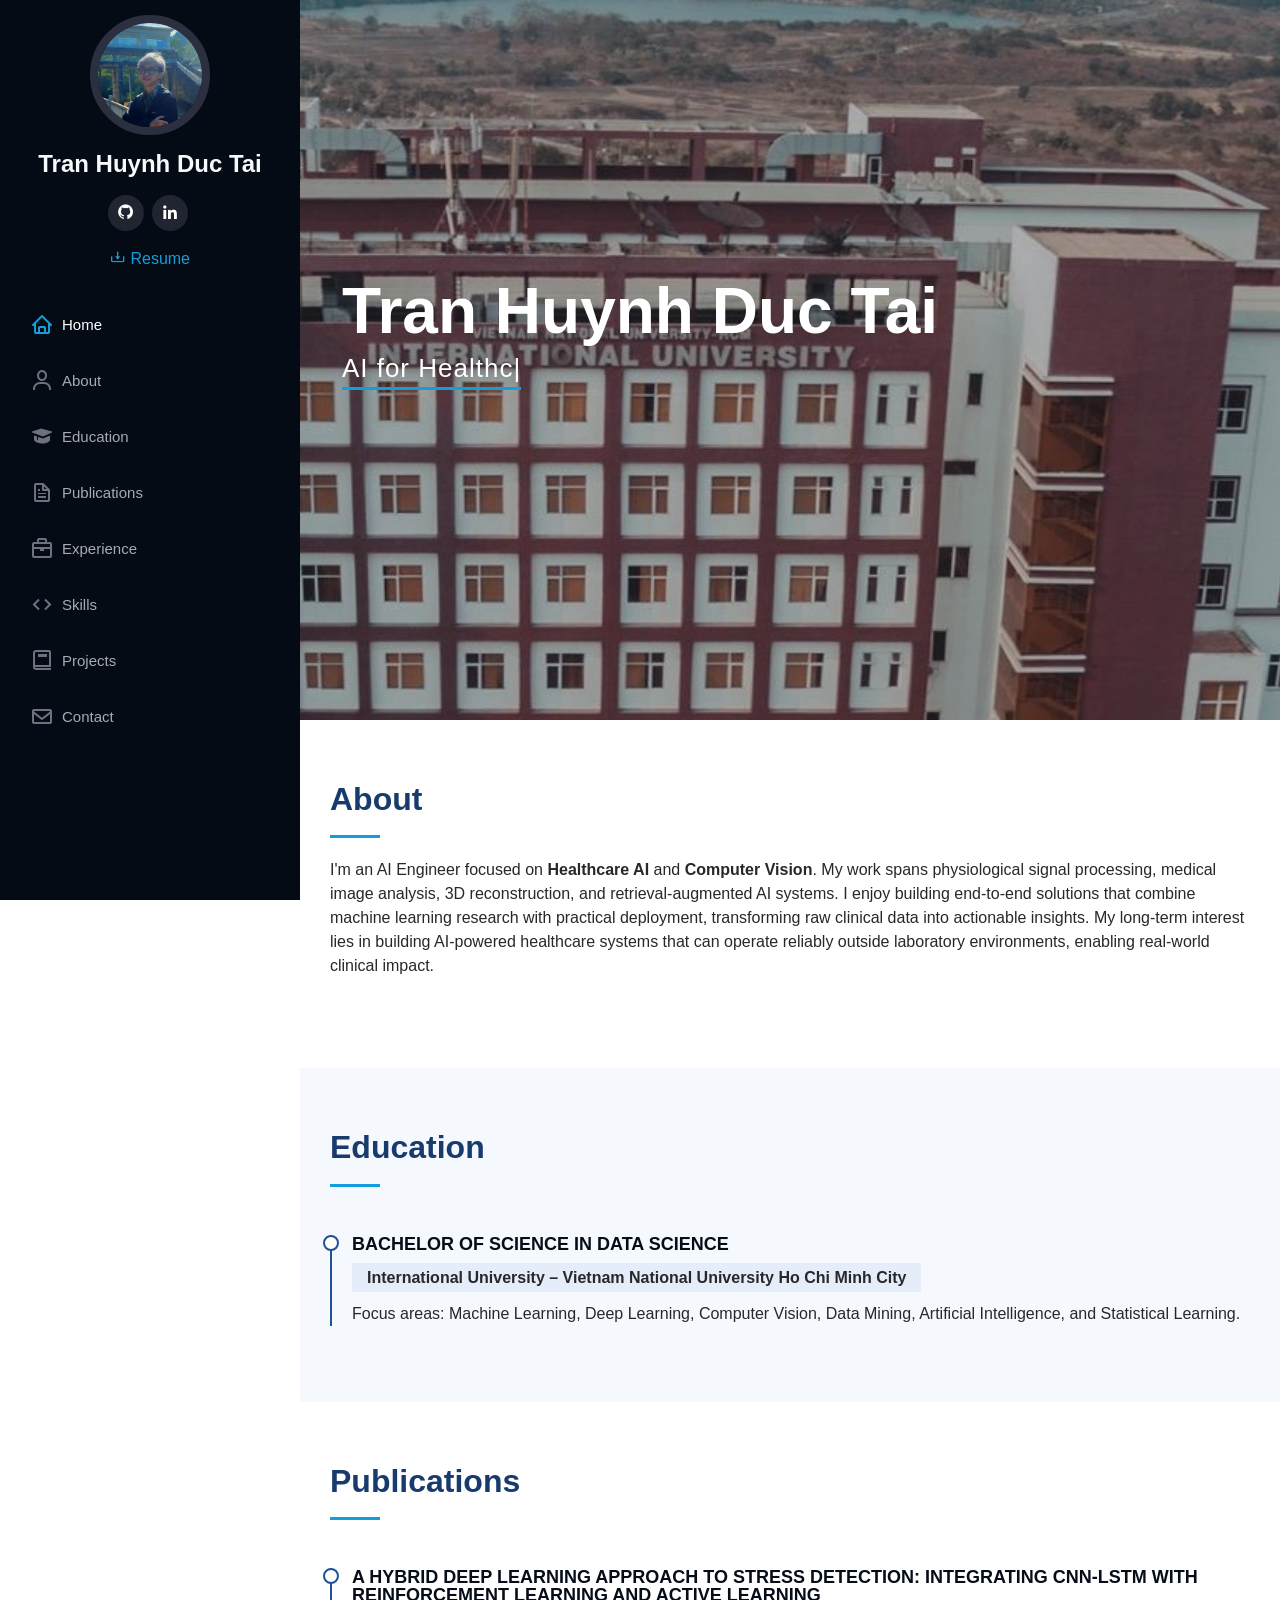
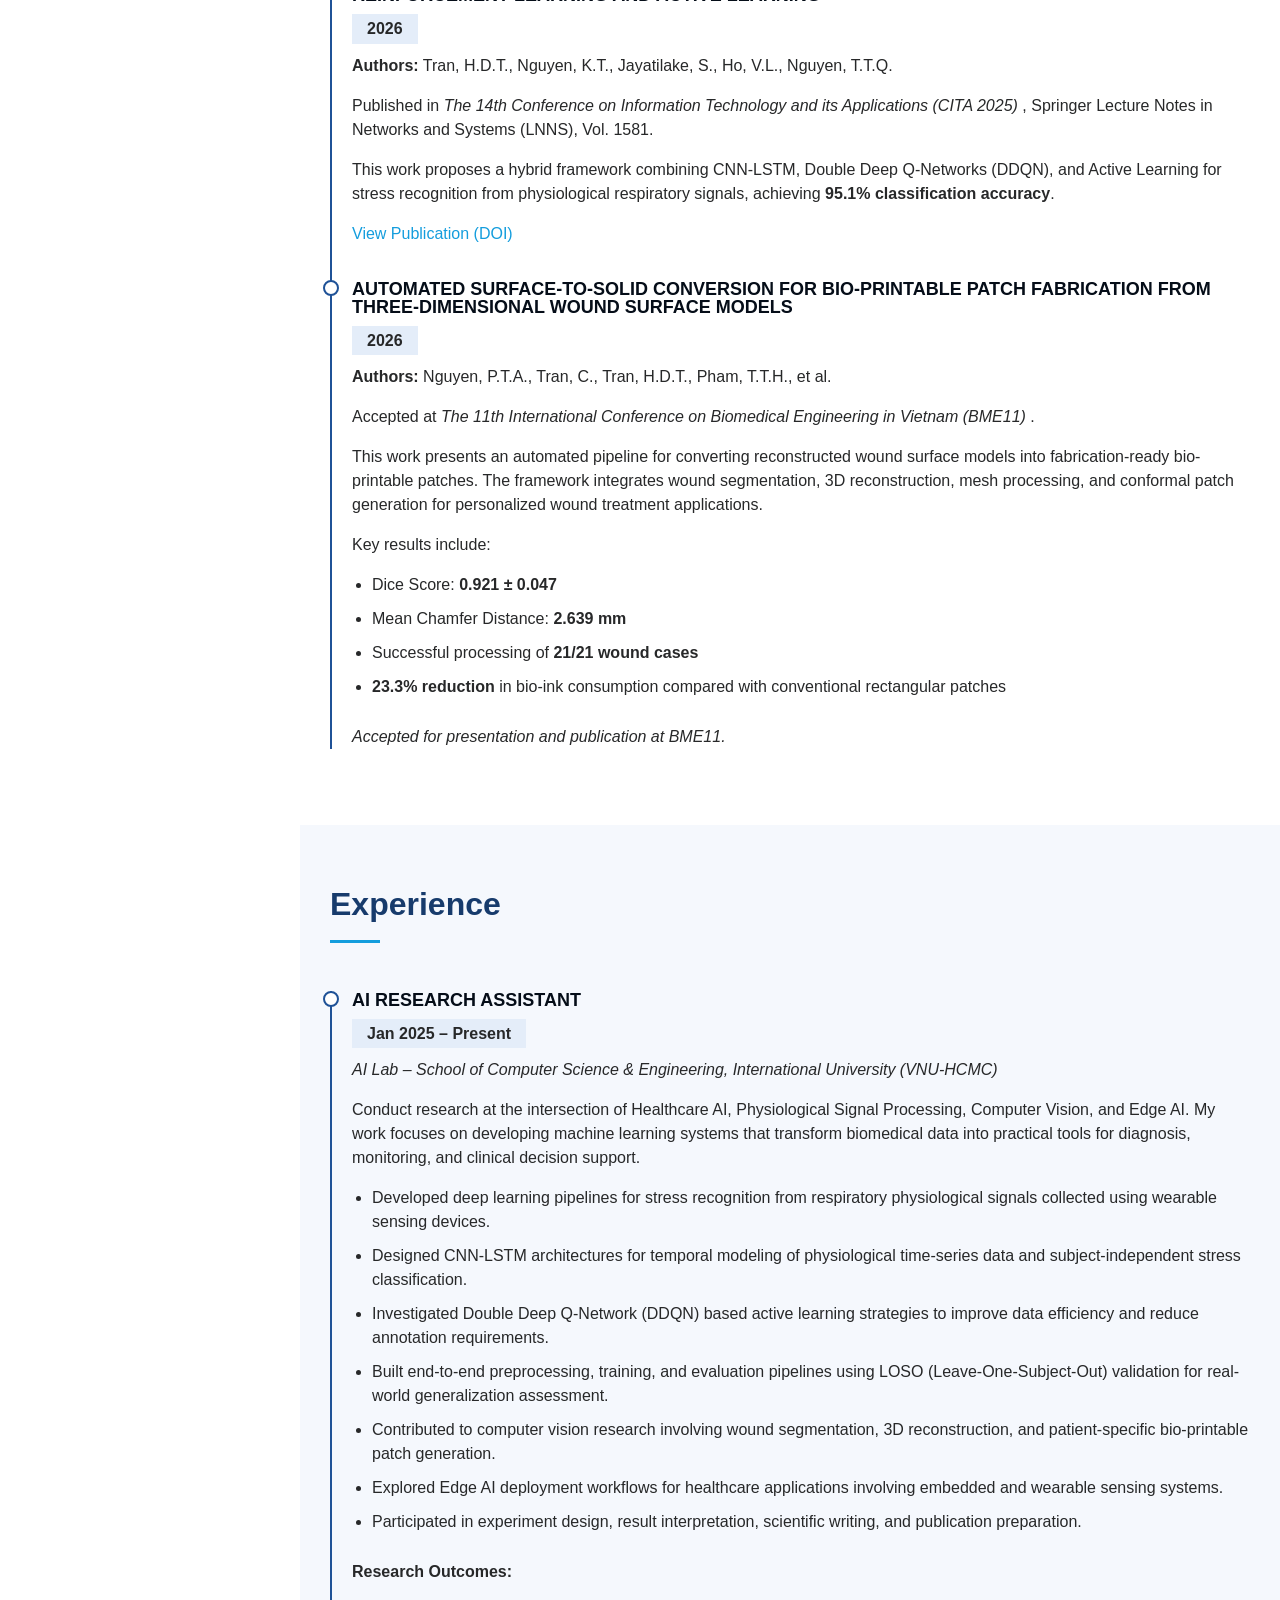
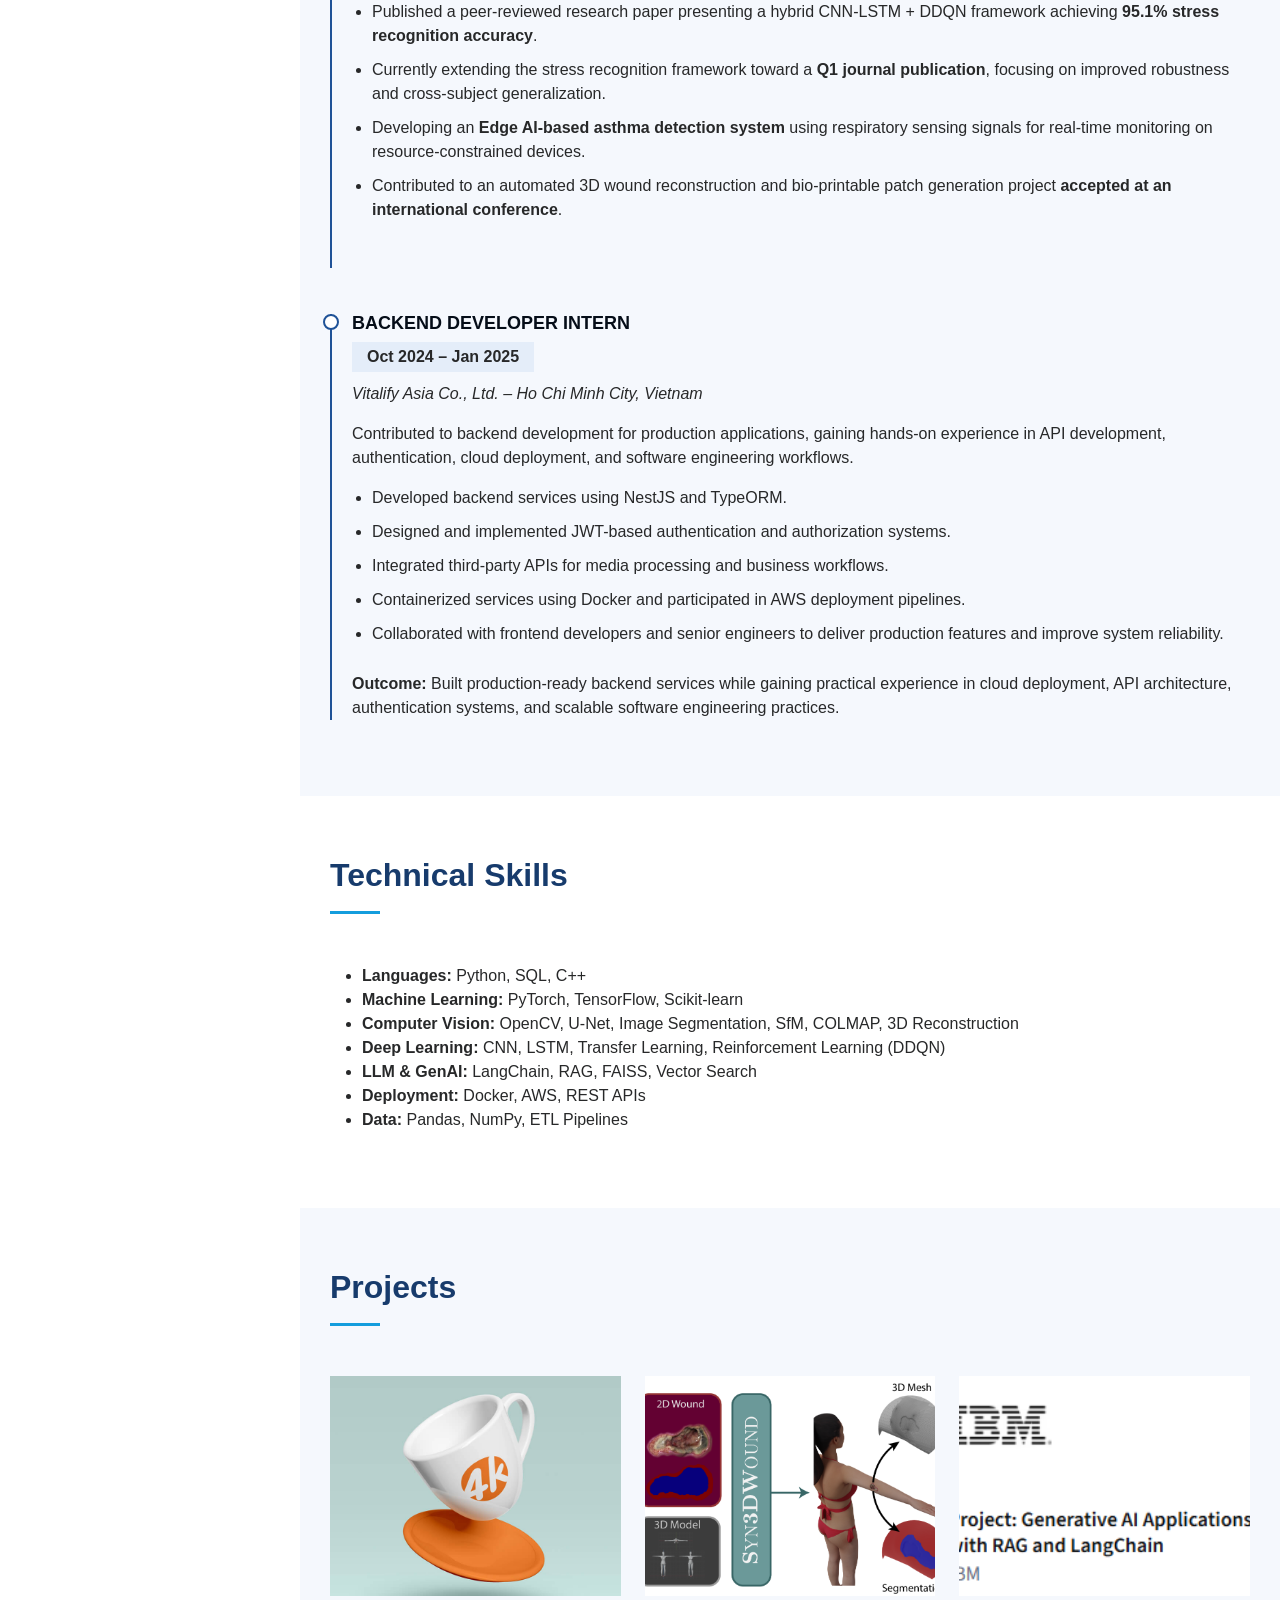
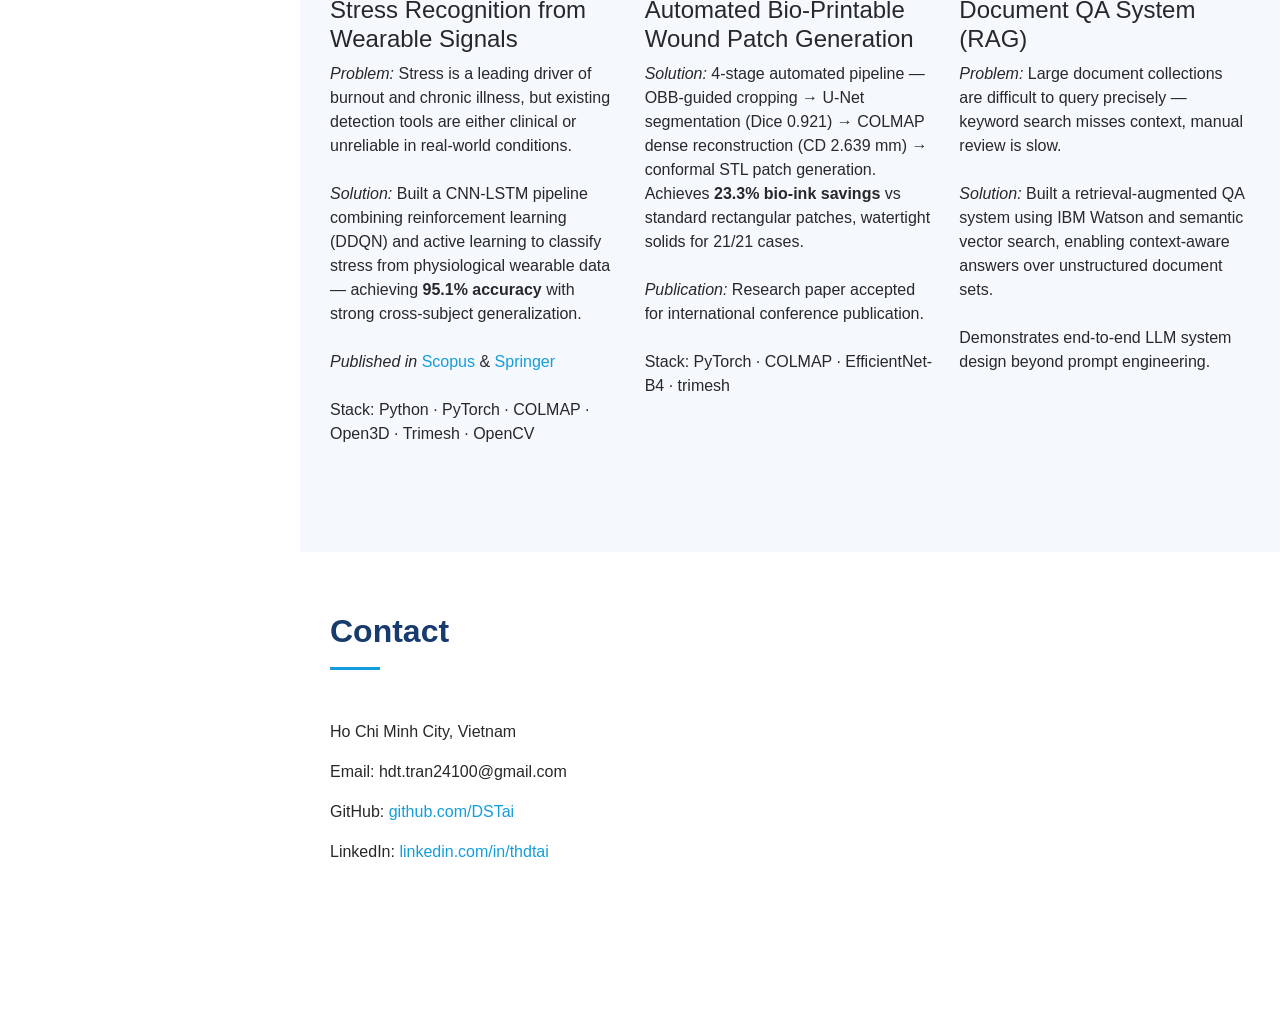
==== index.html @ 308e3fe8 "edit projects detail" ====
<!DOCTYPE html>
<html lang="en">

<head>
  <meta charset="utf-8">
  <meta content="width=device-width, initial-scale=1.0" name="viewport">

  <title>Tran Huynh Duc Tai - AI Engineer</title>

  <!-- Vendor CSS -->
  <link href="assets/vendor/aos/aos.css" rel="stylesheet">
  <link href="assets/vendor/bootstrap/css/bootstrap.min.css" rel="stylesheet">
  <link href="assets/vendor/bootstrap-icons/bootstrap-icons.css" rel="stylesheet">
  <link href="assets/vendor/boxicons/css/boxicons.min.css" rel="stylesheet">

  <link href="assets/css/style.css" rel="stylesheet">
</head>

<body>

<i class="bi bi-list mobile-nav-toggle d-xl-none"></i>

<header id="header">
  <div class="d-flex flex-column">

    <div class="profile text-center">

      <img src="assets/img/profile-1.jpg"
          alt="Tran Huynh Duc Tai"
          class="img-fluid rounded-circle profile-img">

      <h1 class="text-light">Tran Huynh Duc Tai</h1>

      <div class="social-links mt-3">
        <a href="https://github.com/DSTai" target="_blank">
          <i class="bx bxl-github"></i>
        </a>

        <a href="https://www.linkedin.com/in/thdtai/" target="_blank">
          <i class="bx bxl-linkedin"></i>
        </a>
      </div>

      <div class="mt-3">
        <a href="assets/files/TranHuynhDucTai_CV.pdf"
          target="_blank"
          class="download-cv-btn">
          <i class="bx bx-download"></i>
          Resume
        </a>
      </div>

    </div>

    <nav id="navbar" class="nav-menu navbar">
      <ul>
        <li><a href="#hero" class="nav-link scrollto active"><i class="bx bx-home"></i> Home</a></li>
        <li><a href="#about" class="nav-link scrollto"><i class="bx bx-user"></i> About</a></li>
        <li><a href="#education" class="nav-link scrollto"><i class="bx bxs-graduation"></i> Education</a></li>
        <li><a href="#publications" class="nav-link scrollto"><i class="bx bx-file"></i>Publications</a></li>
        <li><a href="#experience" class="nav-link scrollto"><i class="bx bx-briefcase"></i> Experience</a></li>
        <li><a href="#skills" class="nav-link scrollto"><i class="bx bx-code"></i> Skills</a></li>
        <li><a href="#portfolio" class="nav-link scrollto"><i class="bx bx-book"></i> Projects</a></li>
        <li><a href="#contact" class="nav-link scrollto"><i class="bx bx-envelope"></i> Contact</a></li>
      </ul>
    </nav>
  </div>
</header>

<!-- HERO -->
<section id="hero" class="d-flex flex-column justify-content-center align-items-center">
  <div class="hero-container" data-aos="fade-in">
    <h1>Tran Huynh Duc Tai</h1>
    <p>
      <span class="typed"
        data-typed-items="
          AI Engineer,
          Healthcare AI,
          Computer Vision,
          Machine Learning Research">
      </span>
    </p>
  </div>
</section>

<main id="main">

<!-- ABOUT -->
<section id="about" class="about">
  <div class="container" data-aos="fade-up">
    <div class="section-title">
      <h2>About</h2>
      <p>
       I'm an AI Engineer focused on <strong>Healthcare AI</strong> and <strong>Computer Vision</strong>.
        My work spans physiological signal processing, medical image analysis, 3D reconstruction, and retrieval-augmented AI systems. I enjoy building end-to-end solutions that combine machine learning research with practical deployment, transforming raw clinical data into actionable insights.
        My long-term interest lies in building AI-powered healthcare systems that can operate reliably outside laboratory environments, enabling real-world clinical impact.
      </p>
    </div>
  </div>
</section>
<!-- EDUCATION -->
<section id="education" class="resume section-bg">
  <div class="container" data-aos="fade-up">

    <div class="section-title">
      <h2>Education</h2>
    </div>

    <div class="resume-item">
      <h4>Bachelor of Science in Data Science</h4>
      <h5>International University – Vietnam National University Ho Chi Minh City</h5>

      <p>
        Focus areas: Machine Learning, Deep Learning,
        Computer Vision, Data Mining, Artificial Intelligence,
        and Statistical Learning.
      </p>
    </div>

  </div>
</section>
<!-- PUBLICATIONS -->
<section id="publications" class="resume">
  <div class="container" data-aos="fade-up">

    <div class="section-title">
      <h2>Publications</h2>
    </div>

    <div class="resume-item">
      <h4>
        A Hybrid Deep Learning Approach to Stress Detection:
        Integrating CNN-LSTM with Reinforcement Learning and Active Learning
      </h4>

      <h5>2026</h5>

      <p>
        <strong>Authors:</strong>
        Tran, H.D.T., Nguyen, K.T., Jayatilake, S.,
        Ho, V.L., Nguyen, T.T.Q.
      </p>

      <p>
        Published in
        <em>
          The 14th Conference on Information Technology and its Applications (CITA 2025)
        </em>,
        Springer Lecture Notes in Networks and Systems (LNNS), Vol. 1581.
      </p>

      <p>
        This work proposes a hybrid framework combining CNN-LSTM,
        Double Deep Q-Networks (DDQN), and Active Learning for stress recognition
        from physiological respiratory signals, achieving
        <strong>95.1% classification accuracy</strong>.
      </p>

      <p>
        <a href="https://doi.org/10.1007/978-3-032-00972-2_24"
           target="_blank">
          View Publication (DOI)
        </a>
      </p>
    </div>

    <div class="resume-item">
      <h4>
        Automated Surface-to-Solid Conversion for Bio-Printable Patch Fabrication
        from Three-Dimensional Wound Surface Models
      </h4>

      <h5>2026</h5>

      <p>
        <strong>Authors:</strong>
        Nguyen, P.T.A., Tran, C., Tran, H.D.T.,
        Pham, T.T.H., et al.
      </p>

      <p>
        Accepted at
        <em>
          The 11th International Conference on Biomedical Engineering in Vietnam (BME11)
        </em>.
      </p>

      <p>
        This work presents an automated pipeline for converting reconstructed
        wound surface models into fabrication-ready bio-printable patches.
        The framework integrates wound segmentation, 3D reconstruction,
        mesh processing, and conformal patch generation for personalized
        wound treatment applications.
      </p>

      <p>
        Key results include:
      </p>

      <ul>
        <li>Dice Score: <strong>0.921 ± 0.047</strong></li>
        <li>Mean Chamfer Distance: <strong>2.639 mm</strong></li>
        <li>Successful processing of <strong>21/21 wound cases</strong></li>
        <li><strong>23.3% reduction</strong> in bio-ink consumption compared with conventional rectangular patches</li>
      </ul>

      <p>
        <em>Accepted for presentation and publication at BME11.</em>
      </p>
    </div>

  </div>
</section>
<!-- EXPERIENCE -->
<section id="experience" class="resume section-bg">
  <div class="container" data-aos="fade-up">

    <div class="section-title">
      <h2>Experience</h2>
    </div>

    <!-- AI RESEARCH ASSISTANT -->
    <div class="resume-item mb-5">
      <h4>AI Research Assistant</h4>
      <h5>Jan 2025 – Present</h5>
      <p>
        <em>
          AI Lab – School of Computer Science & Engineering,
          International University (VNU-HCMC)
        </em>
      </p>

      <p>
        Conduct research at the intersection of Healthcare AI,
        Physiological Signal Processing, Computer Vision, and Edge AI.
        My work focuses on developing machine learning systems that transform
        biomedical data into practical tools for diagnosis, monitoring,
        and clinical decision support.
      </p>

      <ul>
        <li>
          Developed deep learning pipelines for stress recognition from respiratory physiological signals collected using wearable sensing devices.
        </li>

        <li>
          Designed CNN-LSTM architectures for temporal modeling of physiological time-series data and subject-independent stress classification.
        </li>

        <li>
          Investigated Double Deep Q-Network (DDQN) based active learning strategies to improve data efficiency and reduce annotation requirements.
        </li>

        <li>
          Built end-to-end preprocessing, training, and evaluation pipelines using LOSO (Leave-One-Subject-Out) validation for real-world generalization assessment.
        </li>

        <li>
          Contributed to computer vision research involving wound segmentation, 3D reconstruction, and patient-specific bio-printable patch generation.
        </li>

        <li>
          Explored Edge AI deployment workflows for healthcare applications involving embedded and wearable sensing systems.
        </li>

        <li>
          Participated in experiment design, result interpretation, scientific writing, and publication preparation.
        </li>
      </ul>

      <p>
        <strong>Research Outcomes:</strong>
      </p>

      <ul>
        <li>
          Published a peer-reviewed research paper presenting a hybrid CNN-LSTM + DDQN framework achieving
          <strong>95.1% stress recognition accuracy</strong>.
        </li>

        <li>
          Currently extending the stress recognition framework toward a
          <strong>Q1 journal publication</strong>,
          focusing on improved robustness and cross-subject generalization.
        </li>

        <li>
          Developing an <strong>Edge AI-based asthma detection system</strong>
          using respiratory sensing signals for real-time monitoring on resource-constrained devices.
        </li>

        <li>
          Contributed to an automated 3D wound reconstruction and bio-printable patch generation project
          <strong>accepted at an international conference</strong>.
        </li>
      </ul>
    </div>

    <!-- BACKEND INTERN -->
    <div class="resume-item">
      <h4>Backend Developer Intern</h4>
      <h5>Oct 2024 – Jan 2025</h5>

      <p>
        <em>
          Vitalify Asia Co., Ltd. – Ho Chi Minh City, Vietnam
        </em>
      </p>

      <p>
        Contributed to backend development for production applications,
        gaining hands-on experience in API development, authentication,
        cloud deployment, and software engineering workflows.
      </p>

      <ul>
        <li>
          Developed backend services using NestJS and TypeORM.
        </li>

        <li>
          Designed and implemented JWT-based authentication and authorization systems.
        </li>

        <li>
          Integrated third-party APIs for media processing and business workflows.
        </li>

        <li>
          Containerized services using Docker and participated in AWS deployment pipelines.
        </li>

        <li>
          Collaborated with frontend developers and senior engineers to deliver production features and improve system reliability.
        </li>
      </ul>

      <p>
        <strong>Outcome:</strong>
        Built production-ready backend services while gaining practical experience in cloud deployment,
        API architecture, authentication systems, and scalable software engineering practices.
      </p>
    </div>

  </div>
</section>


<!-- SKILLS -->
<section id="skills" class="skills">
  <div class="container" data-aos="fade-up">

    <div class="section-title">
      <h2>Technical Skills</h2>
    </div>

    <ul>
    <li><strong>Languages:</strong> Python, SQL, C++</li>

    <li><strong>Machine Learning:</strong> PyTorch, TensorFlow, Scikit-learn</li>

    <li><strong>Computer Vision:</strong> OpenCV, U-Net, Image Segmentation, SfM, COLMAP, 3D Reconstruction</li>

    <li><strong>Deep Learning:</strong> CNN, LSTM, Transfer Learning, Reinforcement Learning (DDQN)</li>

    <li><strong>LLM & GenAI:</strong> LangChain, RAG, FAISS, Vector Search</li>

    <li><strong>Deployment:</strong> Docker, AWS, REST APIs</li>

    <li><strong>Data:</strong> Pandas, NumPy, ETL Pipelines</li>
    </ul>

  </div>
</section>

<!-- PROJECTS -->
<section id="portfolio" class="portfolio section-bg">
  <div class="container" data-aos="fade-up">

    <div class="section-title">
      <h2>Projects</h2>
    </div>

    <div class="row">

      <!-- PROJECT 1 -->
      <div class="col-lg-4 col-md-6 portfolio-item">
        <div class="portfolio-wrap">
          <img src="assets/img/portfolio/portfolio-1.jpg" class="img-fluid">
          <div class="portfolio-links">
            <a href="portfolio-details.html"><i class="bx bx-link"></i></a>
          </div>
        </div>
        <div class="portfolio-info">
          <h4>Stress Recognition from Wearable Signals</h4>
          <p>
            <em>Problem:</em> Stress is a leading driver of burnout and chronic illness, but existing detection tools are either clinical or unreliable in real-world conditions.<br><br>
            <em>Solution:</em> Built a CNN-LSTM pipeline combining reinforcement learning (DDQN) and active learning to classify stress from physiological wearable data — achieving <strong>95.1% accuracy</strong> with strong cross-subject generalization.<br><br>
            <em>Published in</em> <a href="https://www.scopus.com/inward/record.url?eid=2-s2.0-105027208888&partnerID=MN8TOARS" target="_blank">Scopus</a> &amp; <a href="https://link.springer.com/chapter/10.1007/978-3-032-00972-2_24" target="_blank">Springer</a><br><br>
            
            Stack: Python · PyTorch · COLMAP · Open3D · Trimesh · OpenCV
          </p>
        </div>
      </div>

      <!-- PROJECT 2 -->
      <div class="col-lg-4 col-md-6 portfolio-item">
        <div class="portfolio-wrap">
          <img src="assets/img/portfolio/portfolio-3.jpg" class="img-fluid">
          <div class="portfolio-links">
            <a href="portfolio-details.html"><i class="bx bx-link"></i></a>
          </div>
        </div>
        <div class="portfolio-info">
          <h4>Automated Bio-Printable Wound Patch Generation</h4>
          <p>
            <em>Solution:</em> 4-stage automated pipeline — OBB-guided cropping → U-Net segmentation (Dice 0.921) → COLMAP dense reconstruction (CD 2.639 mm) → conformal STL patch generation. Achieves <strong>23.3% bio-ink savings</strong> vs standard rectangular patches, watertight solids for 21/21 cases.<br><br>

            <em>Publication:</em> Research paper accepted for international conference publication.<br><br>

            Stack: PyTorch · COLMAP · EfficientNet-B4 · trimesh
          </p>
        </div>
      </div>

      <!-- PROJECT 3 -->
      <div class="col-lg-4 col-md-6 portfolio-item">
        <div class="portfolio-wrap">
          <img src="assets/img/portfolio/portfolio-2.jpg" class="img-fluid">
          <div class="portfolio-links">
            <a href="portfolio-details.html"><i class="bx bx-link"></i></a>
          </div>
        </div>
        <div class="portfolio-info">
          <h4>Document QA System (RAG)</h4>
          <p>
            <em>Problem:</em> Large document collections are difficult to query precisely — keyword search misses context, manual review is slow.<br><br>
            <em>Solution:</em> Built a retrieval-augmented QA system using IBM Watson and semantic vector search, enabling context-aware answers over unstructured document sets.<br><br>
            Demonstrates end-to-end LLM system design beyond prompt engineering.
          </p>
        </div>
      </div>

    </div>

  </div>
</section>

<!-- CONTACT -->
<section id="contact" class="contact">
  <div class="container" data-aos="fade-up">

    <div class="section-title">
      <h2>Contact</h2>
    </div>

    <p>Ho Chi Minh City, Vietnam</p>
    <p>Email: hdt.tran24100@gmail.com</p>
    <p>GitHub: <a href="https://github.com/DSTai" target="_blank">github.com/DSTai</a></p>
    <p>LinkedIn: <a href="https://www.linkedin.com/in/thdtai/" target="_blank">linkedin.com/in/thdtai</a></p>

  </div>
</section>

</main>

<script src="assets/vendor/typed.js/typed.umd.js"></script>
<script src="assets/vendor/aos/aos.js"></script>
<script src="assets/vendor/bootstrap/js/bootstrap.bundle.min.js"></script>

<script>
  new Typed('.typed', {
    strings: ["AI for Healthcare", "Deep Learning Systems", "Computer Vision Pipelines"],
    typeSpeed: 100,
    backSpeed: 50,
    loop: true
  });
  AOS.init();
</script>

</body>
</html>
---- assets/css/style.css ----
/**
* Template Name: iPortfolio
* Template URL: https://bootstrapmade.com/iportfolio-bootstrap-portfolio-websites-template/
* Updated: Mar 17 2024 with Bootstrap v5.3.3
* Author: BootstrapMade.com
* License: https://bootstrapmade.com/license/
*/

/*--------------------------------------------------------------
# General
--------------------------------------------------------------*/
body {
  font-family: "Open Sans", sans-serif;
  color: #272829;
}

a {
  color: #149ddd;
  text-decoration: none;
}

a:hover {
  color: #37b3ed;
  text-decoration: none;
}

h1,
h2,
h3,
h4,
h5,
h6 {
  font-family: "Raleway", sans-serif;
}

/*--------------------------------------------------------------
# Back to top button
--------------------------------------------------------------*/
.back-to-top {
  position: fixed;
  visibility: hidden;
  opacity: 0;
  right: 15px;
  bottom: 15px;
  z-index: 996;
  background: #149ddd;
  width: 40px;
  height: 40px;
  border-radius: 50px;
  transition: all 0.4s;
}

.back-to-top i {
  font-size: 28px;
  color: #fff;
  line-height: 0;
}

.back-to-top:hover {
  background: #2eafec;
  color: #fff;
}

.back-to-top.active {
  visibility: visible;
  opacity: 1;
}

/*--------------------------------------------------------------
# Header
--------------------------------------------------------------*/
#header {
  position: fixed;
  top: 0;
  left: 0;
  bottom: 0;
  width: 300px;
  transition: all ease-in-out 0.5s;
  z-index: 9997;
  transition: all 0.5s;
  padding: 0 15px;
  background: #040b14;
  overflow-y: auto;
}

#header .profile img {
  margin: 15px auto;
  display: block;
  width: 120px;
  border: 8px solid #2c2f3f;
}

#header .profile h1 {
  font-size: 24px;
  margin: 0;
  padding: 0;
  font-weight: 600;
  -moz-text-align-last: center;
  text-align-last: center;
  font-family: "Poppins", sans-serif;
}

#header .profile h1 a,
#header .profile h1 a:hover {
  color: #fff;
  text-decoration: none;
}

#header .profile .social-links a {
  font-size: 18px;
  display: inline-block;
  background: #212431;
  color: #fff;
  line-height: 1;
  padding: 8px 0;
  margin-right: 4px;
  border-radius: 50%;
  text-align: center;
  width: 36px;
  height: 36px;
  transition: 0.3s;
}

#header .profile .social-links a:hover {
  background: #149ddd;
  color: #fff;
  text-decoration: none;
}

#main {
  margin-left: 300px;
}

.container,
.container-fluid {
  padding-left: 30px;
  padding-right: 30px;
}

@media (max-width: 1199px) {
  #header {
    left: -300px;
  }

  #main {
    margin-left: 0;
  }

  .container,
  .container-fluid {
    padding-left: 12px;
    padding-right: 12px;
  }
}

/*--------------------------------------------------------------
# Navigation Menu
--------------------------------------------------------------*/
/* Desktop Navigation */
.nav-menu {
  padding: 30px 0 0 0;
}

.nav-menu * {
  margin: 0;
  padding: 0;
  list-style: none;
}

.nav-menu>ul>li {
  position: relative;
  white-space: nowrap;
}

.nav-menu a,
.nav-menu a:focus {
  display: flex;
  align-items: center;
  color: #a8a9b4;
  padding: 12px 15px;
  margin-bottom: 8px;
  transition: 0.3s;
  font-size: 15px;
}

.nav-menu a i,
.nav-menu a:focus i {
  font-size: 24px;
  padding-right: 8px;
  color: #6f7180;
}

.nav-menu a:hover,
.nav-menu .active,
.nav-menu .active:focus,
.nav-menu li:hover>a {
  text-decoration: none;
  color: #fff;
}

.nav-menu a:hover i,
.nav-menu .active i,
.nav-menu .active:focus i,
.nav-menu li:hover>a i {
  color: #149ddd;
}

/* Mobile Navigation */
.mobile-nav-toggle {
  position: fixed;
  right: 15px;
  top: 15px;
  z-index: 9998;
  border: 0;
  font-size: 24px;
  transition: all 0.4s;
  outline: none !important;
  background-color: #149ddd;
  color: #fff;
  width: 40px;
  height: 40px;
  display: inline-flex;
  align-items: center;
  justify-content: center;
  line-height: 0;
  border-radius: 50px;
  cursor: pointer;
}

.mobile-nav-active {
  overflow: hidden;
}

.mobile-nav-active #header {
  left: 0;
}

/*--------------------------------------------------------------
# Hero Section
--------------------------------------------------------------*/
#hero {
  width: 100%;
  height: 80vh;
  background: url("../img/hero-bg.jpg") top center;
  background-size: cover;
  position: relative;
}

#hero:before {
  content: "";
  background: rgba(5, 13, 24, 0.3);
  position: absolute;
  bottom: 0;
  top: 0;
  left: 0;
  right: 0;
  z-index: 1;
}

#hero .hero-container {
  position: relative;
  z-index: 2;
  min-width: 300px;
}

#hero h1 {
  margin: 0 0 10px 0;
  font-size: 64px;
  font-weight: 700;
  line-height: 56px;
  color: #fff;
}

#hero p {
  color: #fff;
  margin-bottom: 50px;
  font-size: 26px;
  font-family: "Poppins", sans-serif;
}

#hero p span {
  color: #fff;
  padding-bottom: 4px;
  letter-spacing: 1px;
  border-bottom: 3px solid #149ddd;
}

@media (min-width: 1024px) {
  #hero {
    background-attachment: fixed;
  }
}

@media (max-width: 768px) {
  #hero h1 {
    font-size: 28px;
    line-height: 36px;
  }

  #hero h2 {
    font-size: 18px;
    line-height: 24px;
    margin-bottom: 30px;
  }
}

/*--------------------------------------------------------------
# Sections General
--------------------------------------------------------------*/
section {
  padding: 60px 0;
  overflow: hidden;
}

.section-bg {
  background: #f5f8fd;
}

.section-title {
  padding-bottom: 30px;
}

.section-title h2 {
  font-size: 32px;
  font-weight: bold;
  margin-bottom: 20px;
  padding-bottom: 20px;
  position: relative;
  color: #173b6c;
}

.section-title h2::after {
  content: "";
  position: absolute;
  display: block;
  width: 50px;
  height: 3px;
  background: #149ddd;
  bottom: 0;
  left: 0;
}

.section-title p {
  margin-bottom: 0;
}

/*--------------------------------------------------------------
# About
--------------------------------------------------------------*/
.about .content h3 {
  font-weight: 700;
  font-size: 26px;
  color: #173b6c;
}

.about .content ul {
  list-style: none;
  padding: 0;
}

.about .content ul li {
  margin-bottom: 20px;
  display: flex;
  align-items: center;
}

.about .content ul strong {
  margin-right: 10px;
}

.about .content ul i {
  font-size: 16px;
  margin-right: 5px;
  color: #149ddd;
  line-height: 0;
}

.about .content p:last-child {
  margin-bottom: 0;
}

/*--------------------------------------------------------------
# Facts
--------------------------------------------------------------*/
.facts {
  padding-bottom: 30px;
}

.facts .count-box {
  padding: 30px;
  width: 100%;
}

.facts .count-box i {
  display: block;
  font-size: 44px;
  color: #149ddd;
  float: left;
  line-height: 0;
}

.facts .count-box span {
  font-size: 48px;
  line-height: 40px;
  display: block;
  font-weight: 700;
  color: #050d18;
  margin-left: 60px;
}

.facts .count-box p {
  padding: 15px 0 0 0;
  margin: 0 0 0 60px;
  font-family: "Raleway", sans-serif;
  font-size: 14px;
  color: #122f57;
}

.facts .count-box a {
  font-weight: 600;
  display: block;
  margin-top: 20px;
  color: #122f57;
  font-size: 15px;
  font-family: "Poppins", sans-serif;
  transition: ease-in-out 0.3s;
}

.facts .count-box a:hover {
  color: #1f5297;
}

/*--------------------------------------------------------------
# Akills
--------------------------------------------------------------*/
.skills .progress {
  height: 60px;
  display: block;
  background: none;
  border-radius: 0;
}

.skills .progress .skill {
  padding: 0;
  margin: 0 0 6px 0;
  text-transform: uppercase;
  display: block;
  font-weight: 600;
  font-family: "Poppins", sans-serif;
  color: #050d18;
}

.skills .progress .skill .val {
  float: right;
  font-style: normal;
}

.skills .progress-bar-wrap {
  background: #dce8f8;
  height: 10px;
}

.skills .progress-bar {
  width: 1px;
  height: 10px;
  transition: 0.9s;
  background-color: #149ddd;
}

/*--------------------------------------------------------------
# Resume
--------------------------------------------------------------*/
.resume .resume-title {
  font-size: 26px;
  font-weight: 700;
  margin-top: 20px;
  margin-bottom: 20px;
  color: #050d18;
}

.resume .resume-item {
  padding: 0 0 20px 20px;
  margin-top: -2px;
  border-left: 2px solid #1f5297;
  position: relative;
}

.resume .resume-item h4 {
  line-height: 18px;
  font-size: 18px;
  font-weight: 600;
  text-transform: uppercase;
  font-family: "Poppins", sans-serif;
  color: #050d18;
  margin-bottom: 10px;
}

.resume .resume-item h5 {
  font-size: 16px;
  background: #e4edf9;
  padding: 5px 15px;
  display: inline-block;
  font-weight: 600;
  margin-bottom: 10px;
}

.resume .resume-item ul {
  padding-left: 20px;
}

.resume .resume-item ul li {
  padding-bottom: 10px;
}

.resume .resume-item:last-child {
  padding-bottom: 0;
}

.resume .resume-item::before {
  content: "";
  position: absolute;
  width: 16px;
  height: 16px;
  border-radius: 50px;
  left: -9px;
  top: 0;
  background: #fff;
  border: 2px solid #1f5297;
}

/*--------------------------------------------------------------
# Portfolio
--------------------------------------------------------------*/
.portfolio-wrap {
  height: 220px; /* chỉnh chiều cao bạn muốn */
  overflow: hidden;
}

.portfolio-wrap img {
  width: 100%;
  height: 100%;
  object-fit: cover; /* 🔥 quan trọng */
}

.portfolio .portfolio-item {
  margin-bottom: 30px;
}

.portfolio #portfolio-flters {
  padding: 0;
  margin: 0 auto 35px auto;
  list-style: none;
  text-align: center;
  background: #fff;
  border-radius: 50px;
  padding: 2px 15px;
}

.portfolio #portfolio-flters li {
  cursor: pointer;
  display: inline-block;
  padding: 10px 15px 8px 15px;
  font-size: 14px;
  font-weight: 600;
  line-height: 1;
  text-transform: uppercase;
  color: #272829;
  margin-bottom: 5px;
  transition: all 0.3s ease-in-out;
}

.portfolio #portfolio-flters li:hover,
.portfolio #portfolio-flters li.filter-active {
  color: #149ddd;
}

.portfolio #portfolio-flters li:last-child {
  margin-right: 0;
}

.portfolio .portfolio-wrap {
  transition: 0.3s;
  position: relative;
  overflow: hidden;
  z-index: 1;
}

.portfolio .portfolio-wrap::before {
  content: "";
  background: rgba(255, 255, 255, 0.5);
  position: absolute;
  left: 0;
  right: 0;
  top: 0;
  bottom: 0;
  transition: all ease-in-out 0.3s;
  z-index: 2;
  opacity: 0;
}

.portfolio .portfolio-wrap .portfolio-links {
  opacity: 1;
  left: 0;
  right: 0;
  bottom: -60px;
  z-index: 3;
  position: absolute;
  transition: all ease-in-out 0.3s;
  display: flex;
  justify-content: center;
}

.portfolio .portfolio-wrap .portfolio-links a {
  color: #fff;
  font-size: 28px;
  text-align: center;
  background: rgba(20, 157, 221, 0.75);
  transition: 0.3s;
  width: 50%;
}

.portfolio .portfolio-wrap .portfolio-links a:hover {
  background: rgba(20, 157, 221, 0.95);
}

.portfolio .portfolio-wrap .portfolio-links a+a {
  border-left: 1px solid #37b3ed;
}

.portfolio .portfolio-wrap:hover::before {
  top: 0;
  left: 0;
  right: 0;
  bottom: 0;
  opacity: 1;
}

.portfolio .portfolio-wrap:hover .portfolio-links {
  opacity: 1;
  bottom: 0;
}

/*--------------------------------------------------------------
# Portfolio Details
--------------------------------------------------------------*/
.portfolio-details {
  padding-top: 40px;
}

.portfolio-details .portfolio-details-slider img {
  width: 100%;
}

.portfolio-details .portfolio-details-slider .swiper-pagination {
  margin-top: 20px;
  position: relative;
}

.portfolio-details .portfolio-details-slider .swiper-pagination .swiper-pagination-bullet {
  width: 12px;
  height: 12px;
  background-color: #fff;
  opacity: 1;
  border: 1px solid #149ddd;
}

.portfolio-details .portfolio-details-slider .swiper-pagination .swiper-pagination-bullet-active {
  background-color: #149ddd;
}

.portfolio-details .portfolio-info {
  padding: 30px;
  box-shadow: 0px 0 30px rgba(5, 13, 24, 0.08);
}

.portfolio-details .portfolio-info h3 {
  font-size: 22px;
  font-weight: 700;
  margin-bottom: 20px;
  padding-bottom: 20px;
  border-bottom: 1px solid #eee;
}

.portfolio-details .portfolio-info ul {
  list-style: none;
  padding: 0;
  font-size: 15px;
}

.portfolio-details .portfolio-info ul li+li {
  margin-top: 10px;
}

.portfolio-details .portfolio-description {
  padding-top: 30px;
}

.portfolio-details .portfolio-description h2 {
  font-size: 26px;
  font-weight: 700;
  margin-bottom: 20px;
}

.portfolio-details .portfolio-description p {
  padding: 0;
}

/*--------------------------------------------------------------
# Services
--------------------------------------------------------------*/
.services .icon-box {
  margin-bottom: 20px;
}

.services .icon {
  float: left;
  display: flex;
  align-items: center;
  justify-content: center;
  width: 54px;
  height: 54px;
  background: #149ddd;
  border-radius: 50%;
  transition: 0.5s;
  border: 1px solid #149ddd;
}

.services .icon i {
  color: #fff;
  font-size: 24px;
  line-height: 0;
}

.services .icon-box:hover .icon {
  background: #fff;
}

.services .icon-box:hover .icon i {
  color: #149ddd;
}

.services .title {
  margin-left: 80px;
  font-weight: 700;
  margin-bottom: 15px;
  font-size: 18px;
}

.services .title a {
  color: #343a40;
}

.services .title a:hover {
  color: #149ddd;
}

.services .description {
  margin-left: 80px;
  line-height: 24px;
  font-size: 14px;
}

/*--------------------------------------------------------------
# Testimonials
--------------------------------------------------------------*/
.testimonials .testimonials-carousel,
.testimonials .testimonials-slider {
  overflow: hidden;
}

.testimonials .testimonial-item {
  box-sizing: content-box;
  text-align: center;
  min-height: 320px;
}

.testimonials .testimonial-item .testimonial-img {
  width: 90px;
  border-radius: 50%;
  margin: 0 auto;
}

.testimonials .testimonial-item h3 {
  font-size: 18px;
  font-weight: bold;
  margin: 10px 0 5px 0;
  color: #111;
}

.testimonials .testimonial-item h4 {
  font-size: 14px;
  color: #999;
  margin: 0;
}

.testimonials .testimonial-item .quote-icon-left,
.testimonials .testimonial-item .quote-icon-right {
  color: #c3e8fa;
  font-size: 26px;
}

.testimonials .testimonial-item .quote-icon-left {
  display: inline-block;
  left: -5px;
  position: relative;
}

.testimonials .testimonial-item .quote-icon-right {
  display: inline-block;
  right: -5px;
  position: relative;
  top: 10px;
}

.testimonials .testimonial-item p {
  font-style: italic;
  margin: 0 15px 15px 15px;
  padding: 20px;
  background: #fff;
  position: relative;
  margin-bottom: 35px;
  border-radius: 6px;
  box-shadow: 0px 2px 15px rgba(0, 0, 0, 0.1);
}

.testimonials .testimonial-item p::after {
  content: "";
  width: 0;
  height: 0;
  border-top: 20px solid #fff;
  border-right: 20px solid transparent;
  border-left: 20px solid transparent;
  position: absolute;
  bottom: -20px;
  left: calc(50% - 20px);
}

.testimonials .swiper-pagination {
  margin-top: 20px;
  position: relative;
}

.testimonials .swiper-pagination .swiper-pagination-bullet {
  width: 12px;
  height: 12px;
  background-color: #fff;
  opacity: 1;
  border: 1px solid #149ddd;
}

.testimonials .swiper-pagination .swiper-pagination-bullet-active {
  background-color: #149ddd;
}

/*--------------------------------------------------------------
# Contact
--------------------------------------------------------------*/
.contact {
  padding-bottom: 130px;
}

.contact .info {
  padding: 30px;
  background: #fff;
  width: 100%;
  box-shadow: 0 0 24px 0 rgba(0, 0, 0, 0.12);
}

.contact .info i {
  font-size: 20px;
  color: #149ddd;
  float: left;
  width: 44px;
  height: 44px;
  background: #dff3fc;
  display: flex;
  justify-content: center;
  align-items: center;
  border-radius: 50px;
  transition: all 0.3s ease-in-out;
}

.contact .info h4 {
  padding: 0 0 0 60px;
  font-size: 22px;
  font-weight: 600;
  margin-bottom: 5px;
  color: #050d18;
}

.contact .info p {
  padding: 0 0 10px 60px;
  margin-bottom: 20px;
  font-size: 14px;
  color: #173b6c;
}

.contact .info .email p {
  padding-top: 5px;
}

.contact .info .social-links {
  padding-left: 60px;
}

.contact .info .social-links a {
  font-size: 18px;
  display: inline-block;
  background: #333;
  color: #fff;
  line-height: 1;
  padding: 8px 0;
  border-radius: 50%;
  text-align: center;
  width: 36px;
  height: 36px;
  transition: 0.3s;
  margin-right: 10px;
}

.contact .info .social-links a:hover {
  background: #149ddd;
  color: #fff;
}

.contact .info .email:hover i,
.contact .info .address:hover i,
.contact .info .phone:hover i {
  background: #149ddd;
  color: #fff;
}

.contact .php-email-form {
  width: 100%;
  padding: 30px;
  background: #fff;
  box-shadow: 0 0 24px 0 rgba(0, 0, 0, 0.12);
}

.contact .php-email-form .form-group {
  padding-bottom: 8px;
}

.contact .php-email-form .validate {
  display: none;
  color: red;
  margin: 0 0 15px 0;
  font-weight: 400;
  font-size: 13px;
}

.contact .php-email-form .error-message {
  display: none;
  color: #fff;
  background: #ed3c0d;
  text-align: left;
  padding: 15px;
  font-weight: 600;
}

.contact .php-email-form .error-message br+br {
  margin-top: 25px;
}

.contact .php-email-form .sent-message {
  display: none;
  color: #fff;
  background: #18d26e;
  text-align: center;
  padding: 15px;
  font-weight: 600;
}

.contact .php-email-form .loading {
  display: none;
  background: #fff;
  text-align: center;
  padding: 15px;
}

.contact .php-email-form .loading:before {
  content: "";
  display: inline-block;
  border-radius: 50%;
  width: 24px;
  height: 24px;
  margin: 0 10px -6px 0;
  border: 3px solid #18d26e;
  border-top-color: #eee;
  animation: animate-loading 1s linear infinite;
}

.contact .php-email-form .form-group {
  margin-bottom: 15px;
}

.contact .php-email-form label {
  padding-bottom: 8px;
}

.contact .php-email-form input,
.contact .php-email-form textarea {
  border-radius: 0;
  box-shadow: none;
  font-size: 14px;
}

.contact .php-email-form input {
  height: 44px;
}

.contact .php-email-form textarea {
  padding: 10px 15px;
}

.contact .php-email-form button[type=submit] {
  background: #149ddd;
  border: 0;
  padding: 10px 24px;
  color: #fff;
  transition: 0.4s;
  border-radius: 4px;
}

.contact .php-email-form button[type=submit]:hover {
  background: #37b3ed;
}

@keyframes animate-loading {
  0% {
    transform: rotate(0deg);
  }

  100% {
    transform: rotate(360deg);
  }
}

/*--------------------------------------------------------------
# Breadcrumbs
--------------------------------------------------------------*/
.breadcrumbs {
  padding: 20px 0;
  background: #f9f9f9;
}

.breadcrumbs h2 {
  font-size: 26px;
  font-weight: 300;
}

.breadcrumbs ol {
  display: flex;
  flex-wrap: wrap;
  list-style: none;
  padding: 0;
  margin: 0;
  font-size: 15px;
}

.breadcrumbs ol li+li {
  padding-left: 10px;
}

.breadcrumbs ol li+li::before {
  display: inline-block;
  padding-right: 10px;
  color: #0e2442;
  content: "/";
}

@media (max-width: 768px) {
  .breadcrumbs .d-flex {
    display: block !important;
  }

  .breadcrumbs ol {
    display: block;
  }

  .breadcrumbs ol li {
    display: inline-block;
  }
}

/*--------------------------------------------------------------
# Footer
--------------------------------------------------------------*/
#footer {
  padding: 15px;
  color: #f4f6fd;
  font-size: 14px;
  position: fixed;
  left: 0;
  bottom: 0;
  width: 300px;
  z-index: 9999;
  background: #040b14;
}

#footer .copyright {
  text-align: center;
}

#footer .credits {
  padding-top: 5px;
  text-align: center;
  font-size: 13px;
  color: #eaebf0;
}

@media (max-width: 1199px) {
  #footer {
    position: static;
    width: auto;
    padding-right: 20px 15px;
  }
}
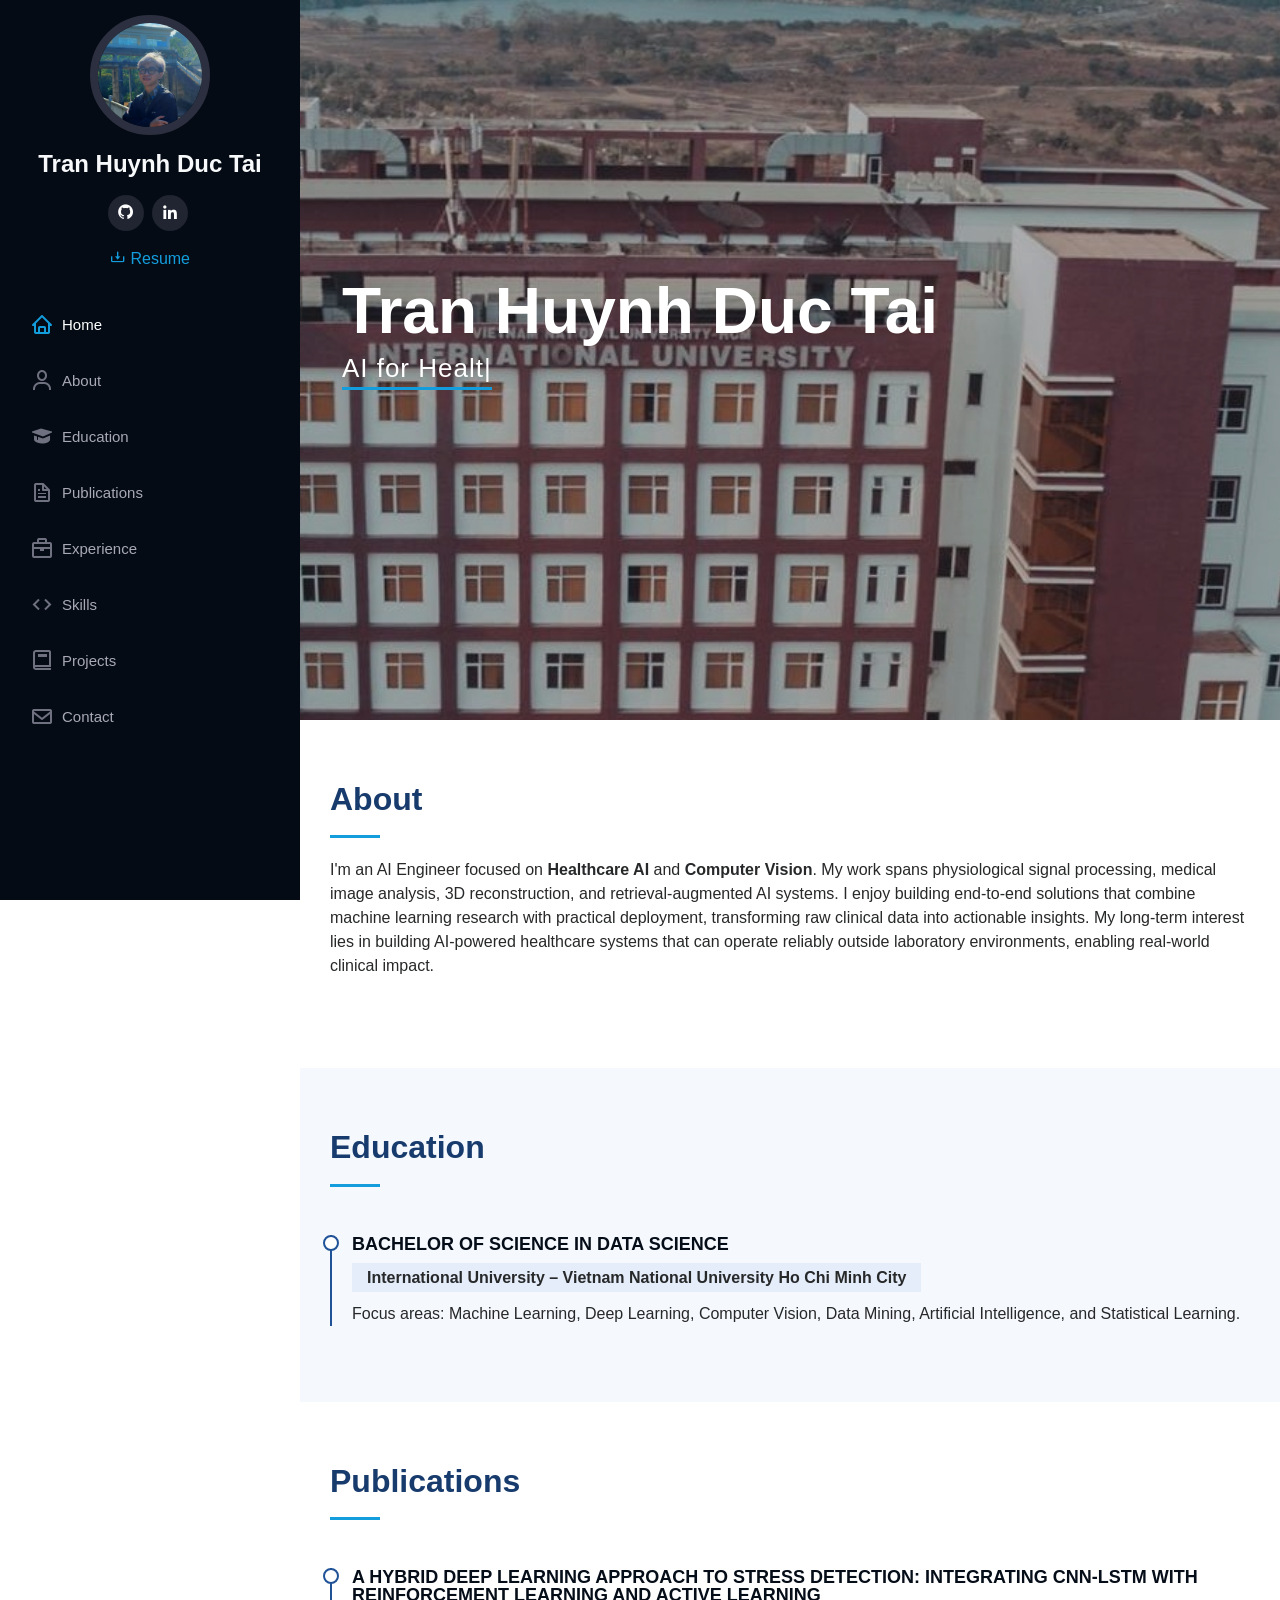
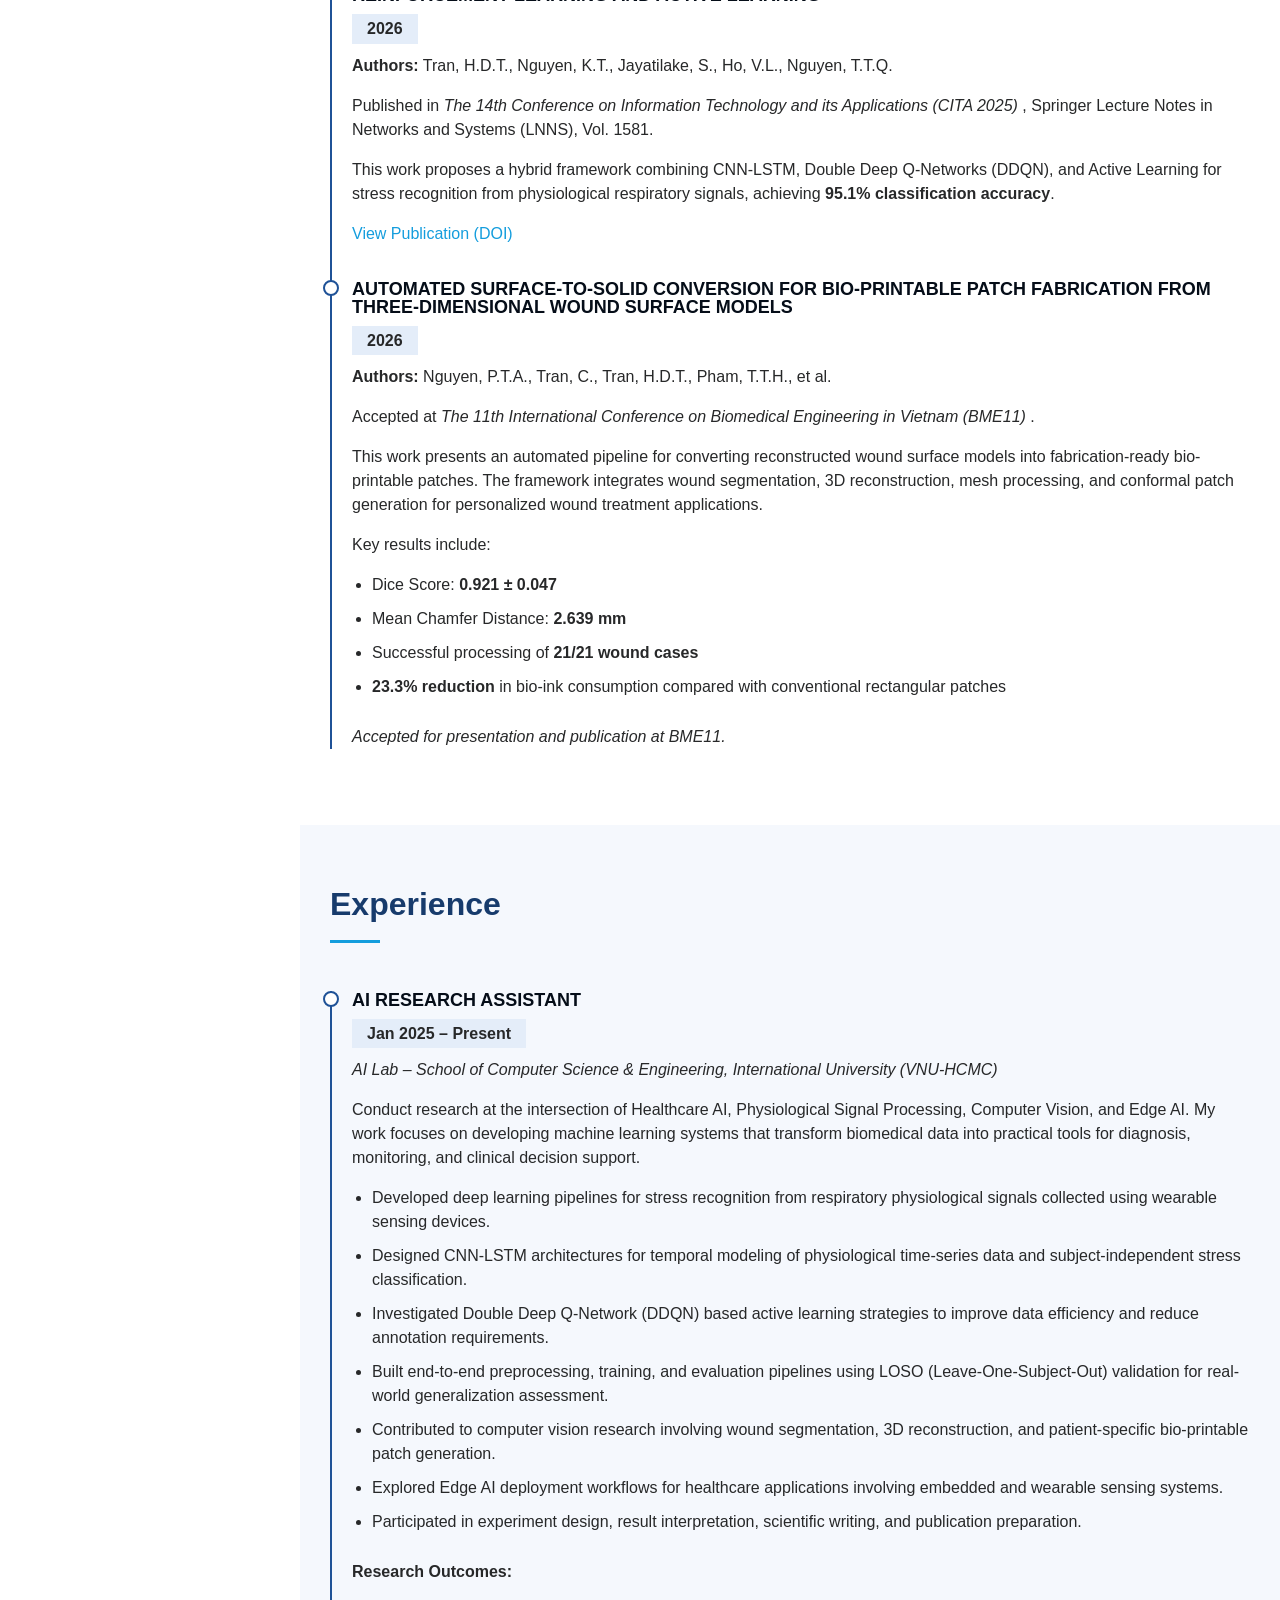
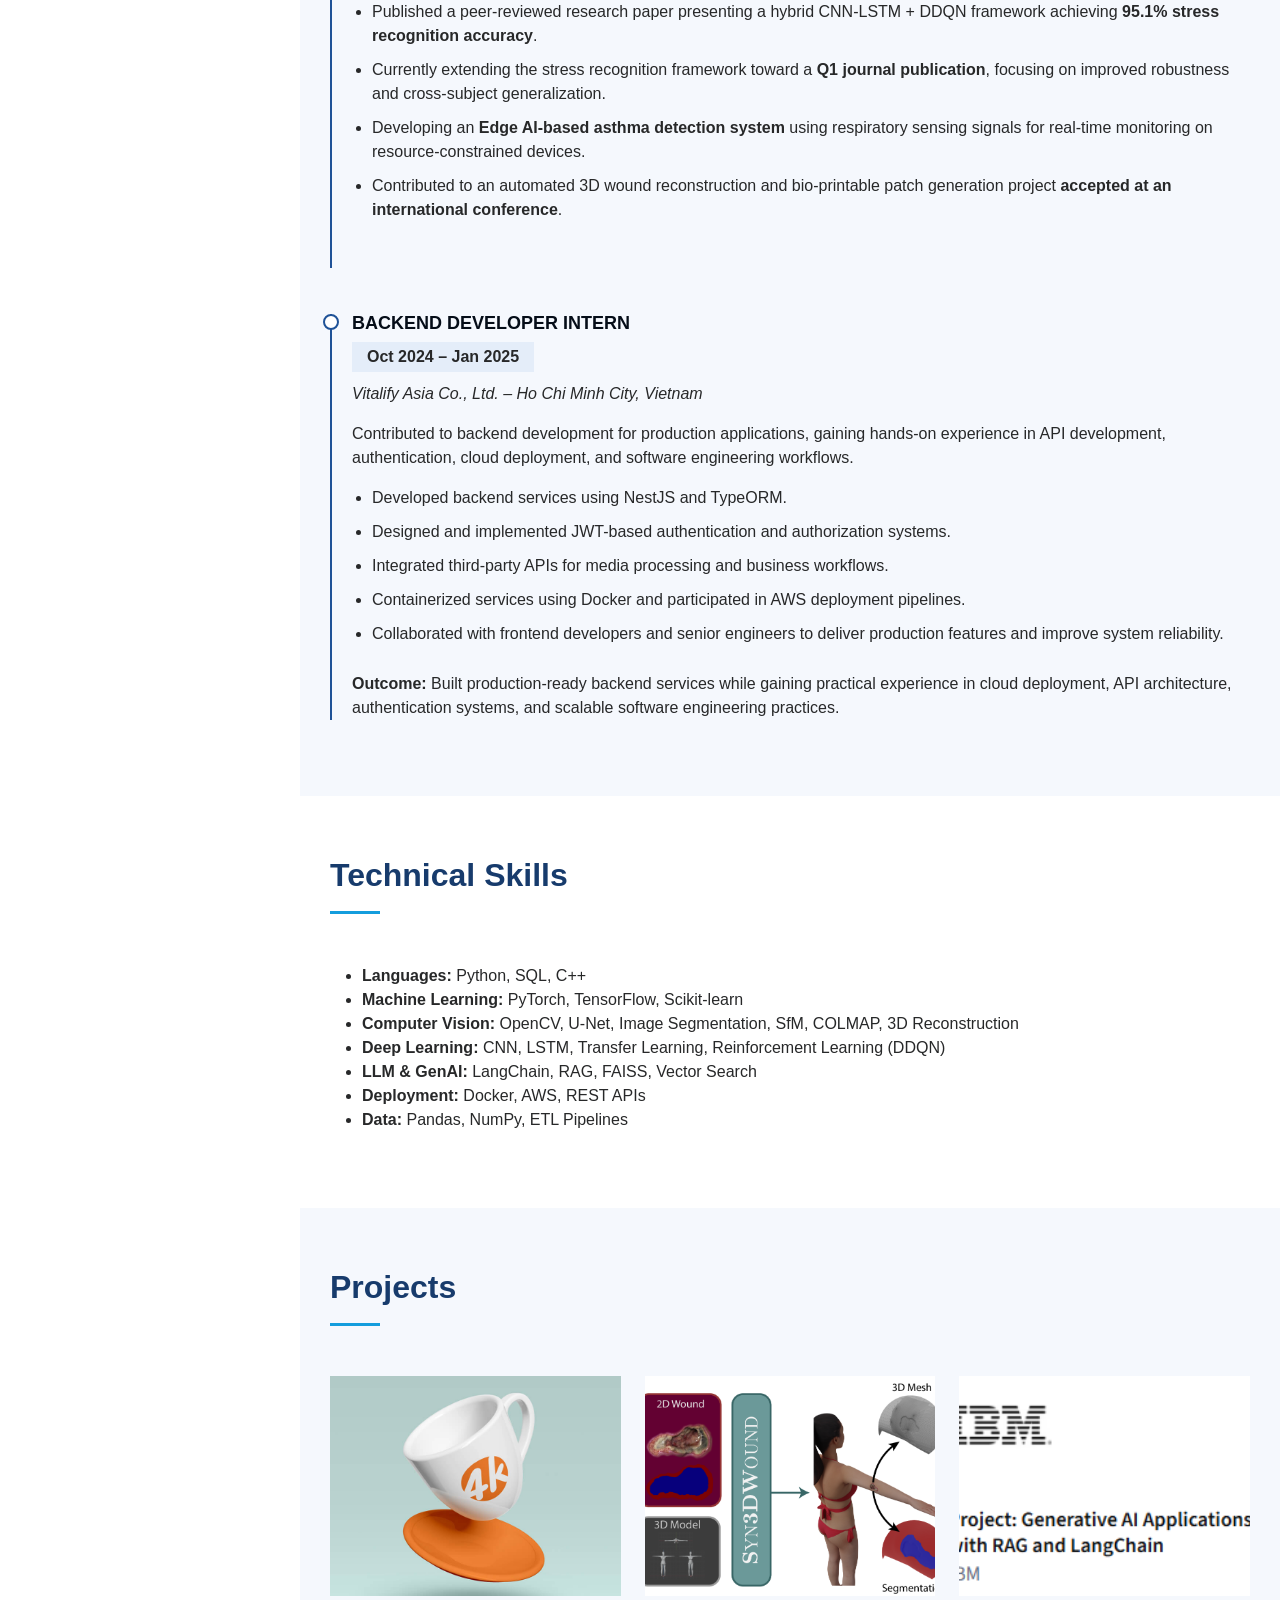
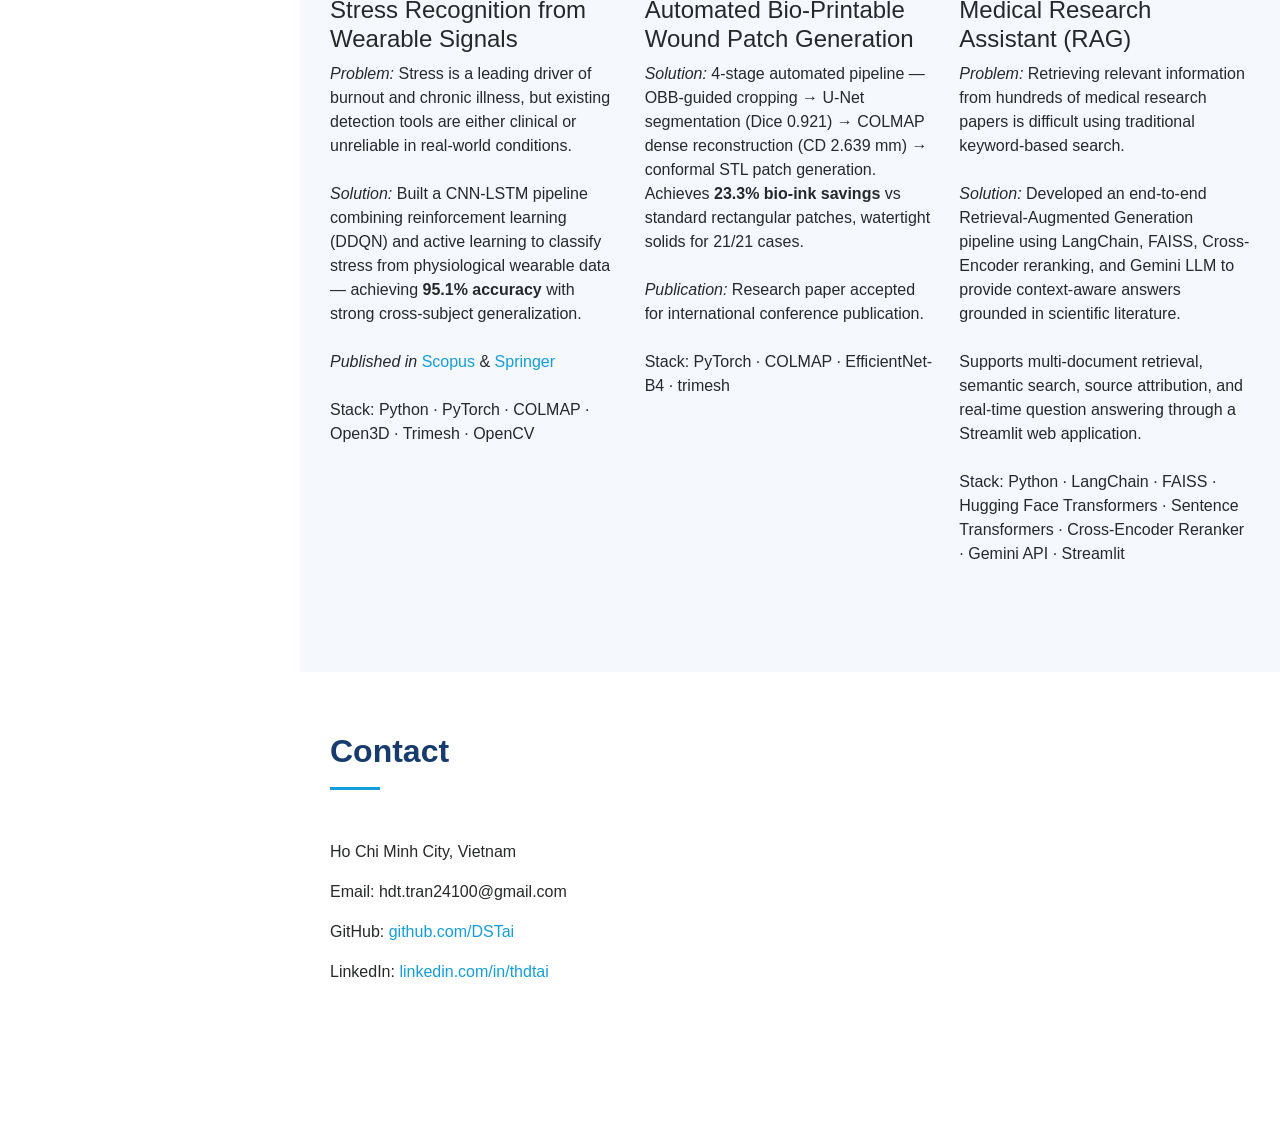
==== commit f2ebd667: "edit project 3" ====
--- a/index.html
+++ b/index.html
@@ -423,7 +423,7 @@
         </div>
       </div>
 
-      <!-- PROJECT 3 -->
+<!-- PROJECT 3 -->
       <div class="col-lg-4 col-md-6 portfolio-item">
         <div class="portfolio-wrap">
           <img src="assets/img/portfolio/portfolio-2.jpg" class="img-fluid">
@@ -431,13 +431,20 @@
             <a href="portfolio-details.html"><i class="bx bx-link"></i></a>
           </div>
         </div>
+
         <div class="portfolio-info">
-          <h4>Document QA System (RAG)</h4>
+          <h4>Medical Research Assistant (RAG)</h4>
+
           <p>
-            <em>Problem:</em> Large document collections are difficult to query precisely — keyword search misses context, manual review is slow.<br><br>
-            <em>Solution:</em> Built a retrieval-augmented QA system using IBM Watson and semantic vector search, enabling context-aware answers over unstructured document sets.<br><br>
-            Demonstrates end-to-end LLM system design beyond prompt engineering.
+            <em>Problem:</em> Retrieving relevant information from hundreds of medical research papers is difficult using traditional keyword-based search.<br><br>
+
+            <em>Solution:</em> Developed an end-to-end Retrieval-Augmented Generation pipeline using LangChain, FAISS, Cross-Encoder reranking, and Gemini LLM to provide context-aware answers grounded in scientific literature.<br><br>
+
+            Supports multi-document retrieval, semantic search, source attribution, and real-time question answering through a Streamlit web application.<br><br>
+
+            Stack: Python · LangChain · FAISS · Hugging Face Transformers · Sentence Transformers · Cross-Encoder Reranker · Gemini API · Streamlit
           </p>
+
         </div>
       </div>
 
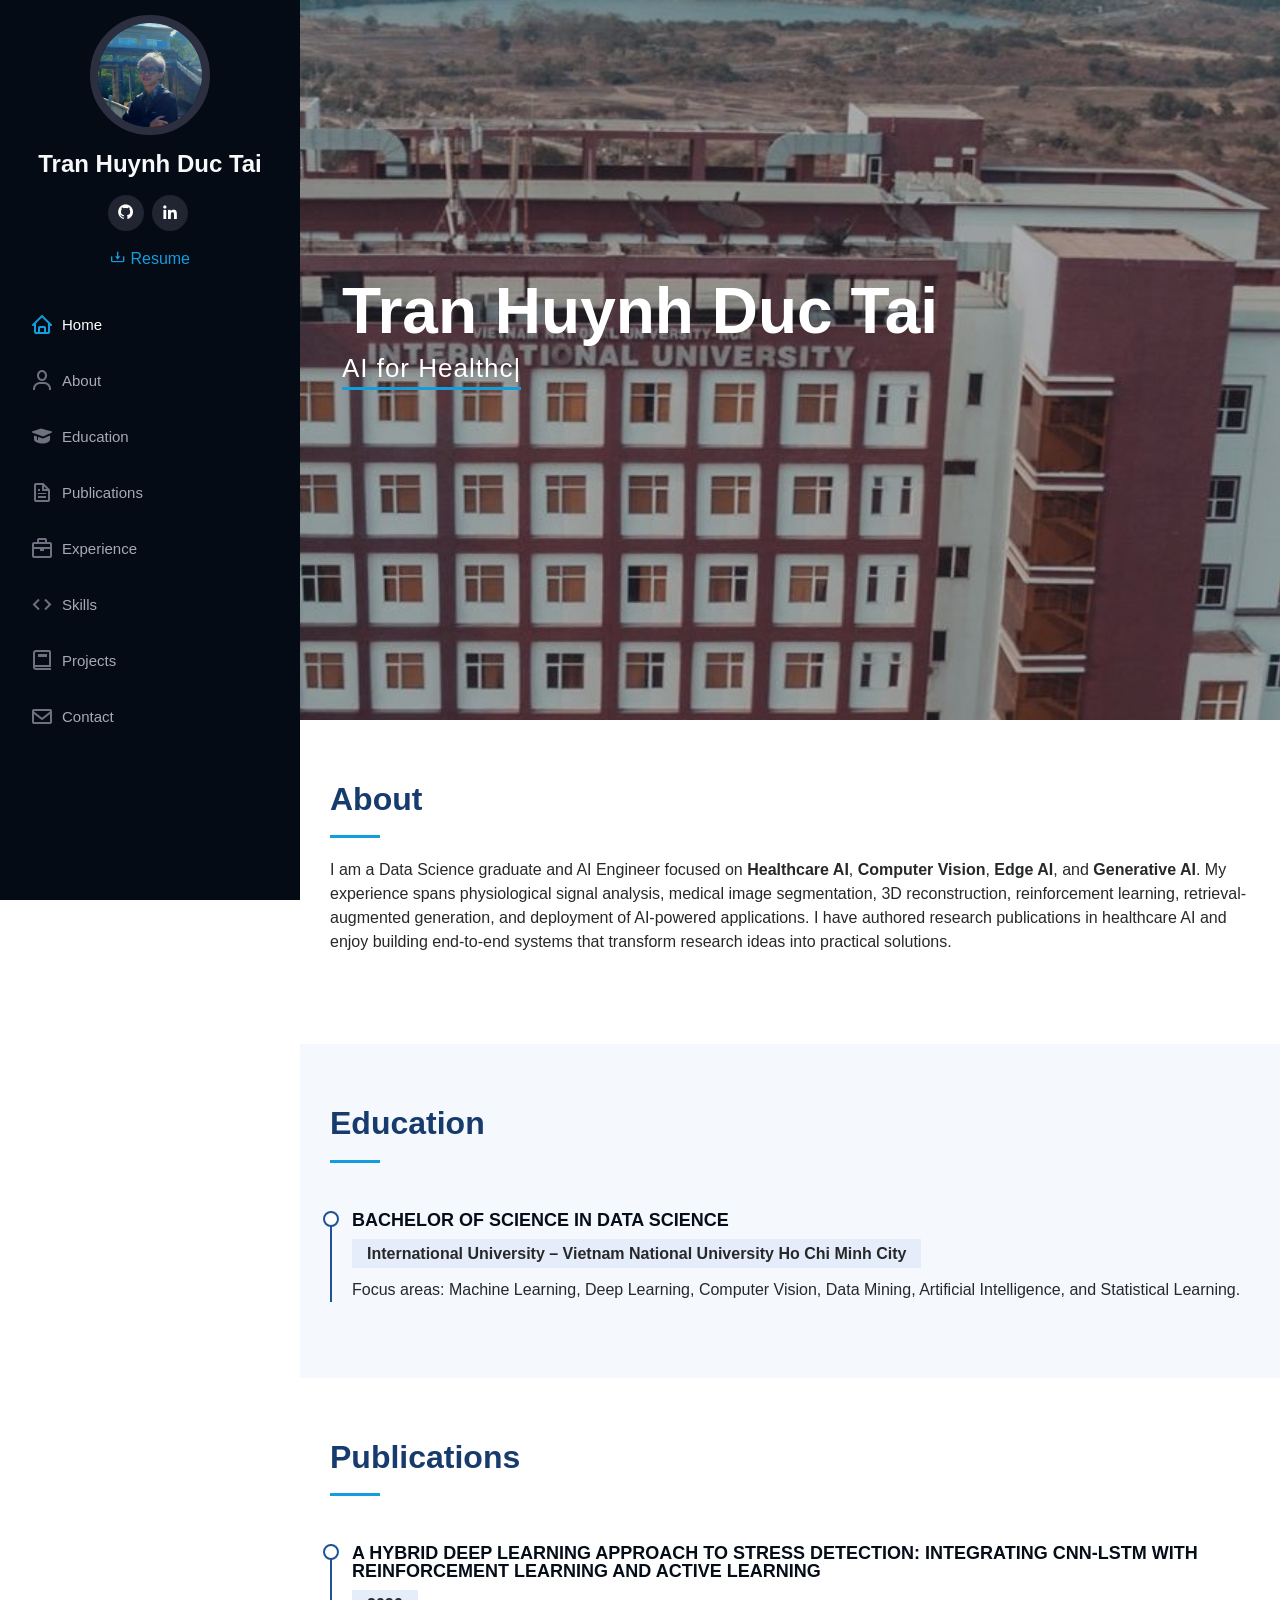
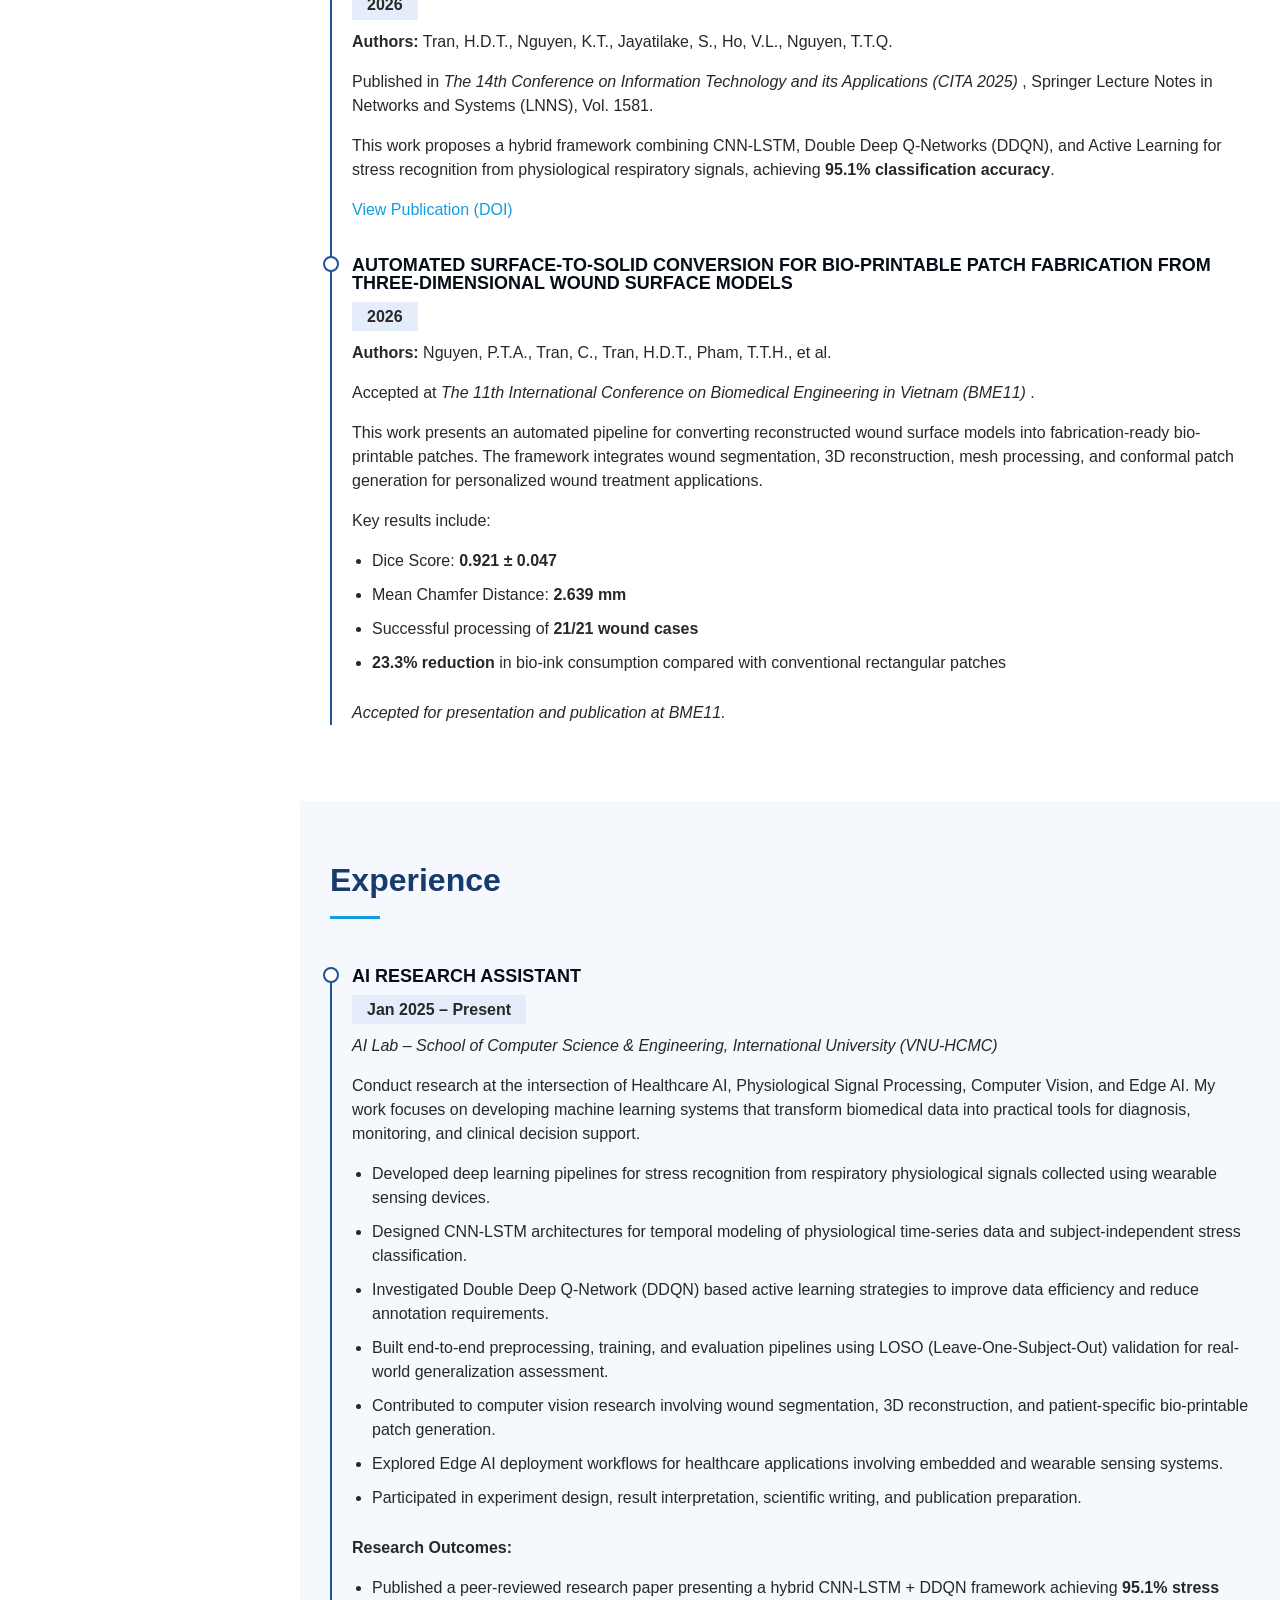
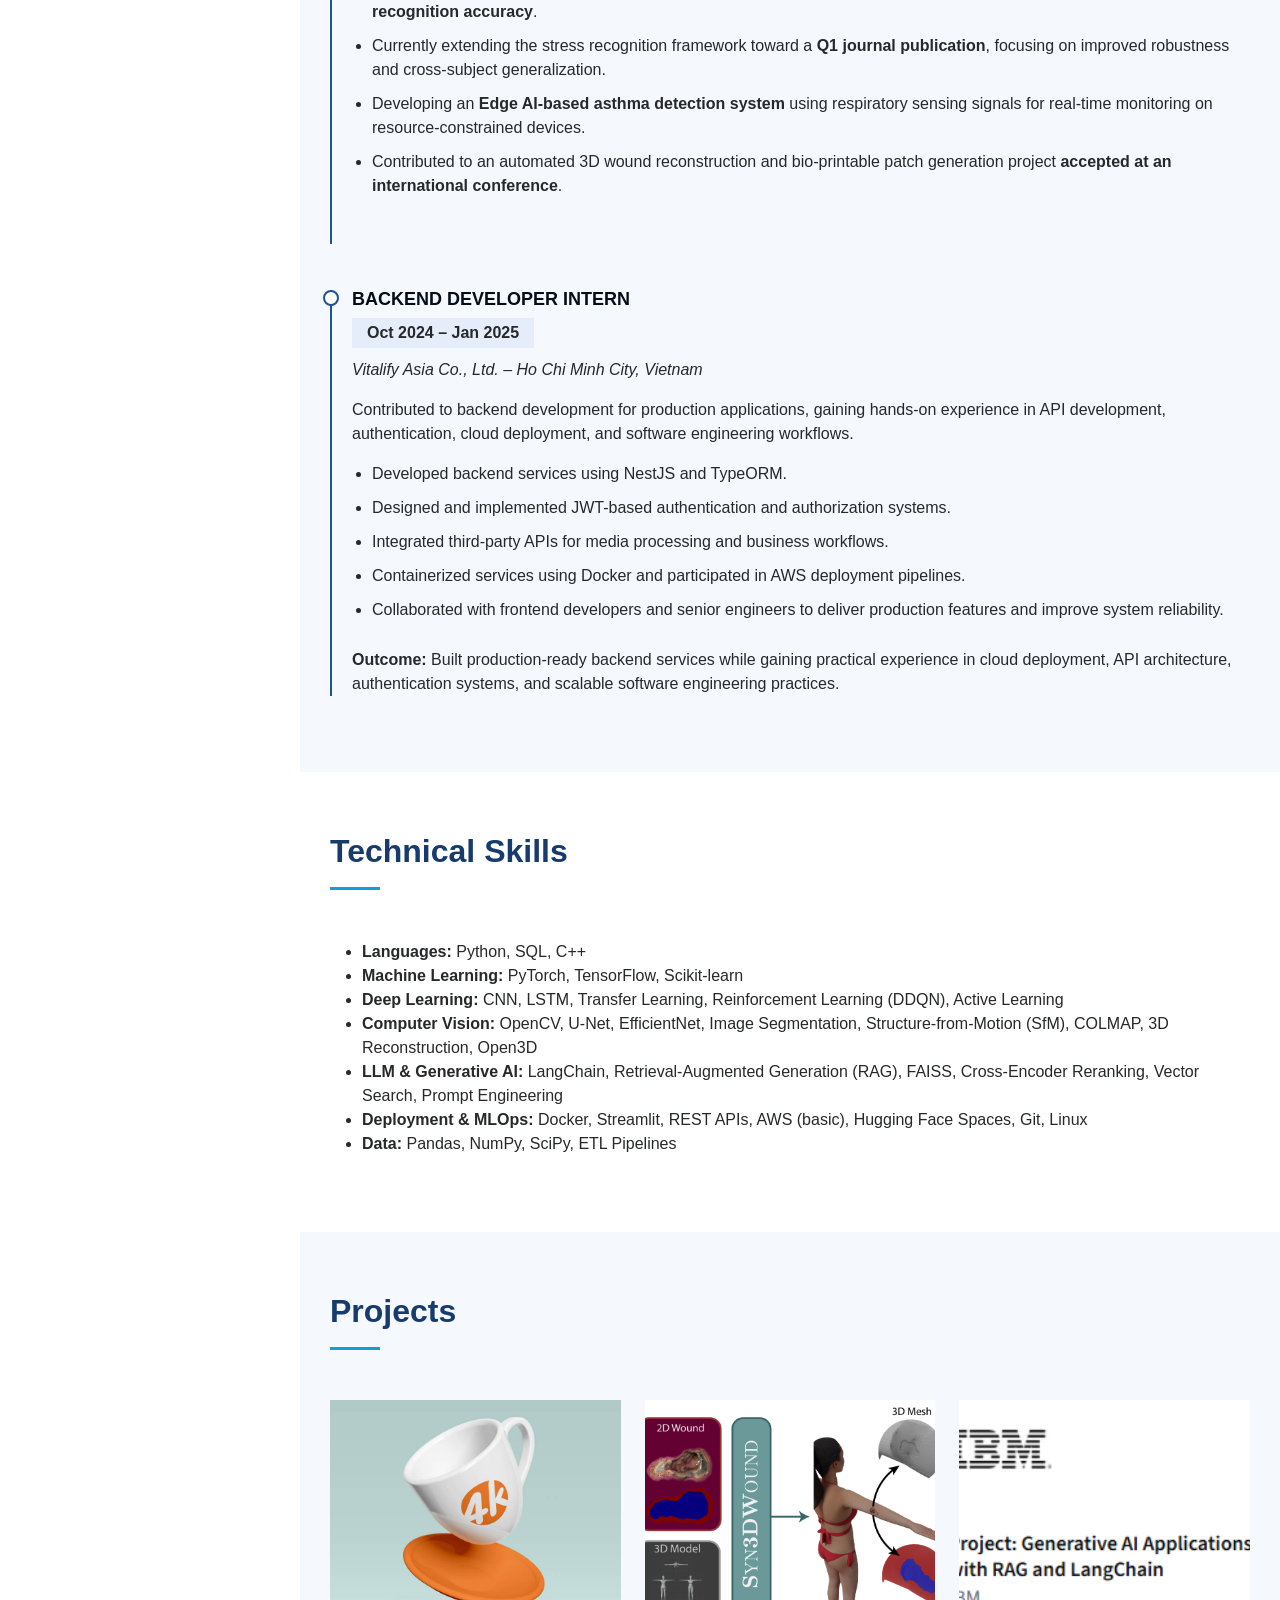
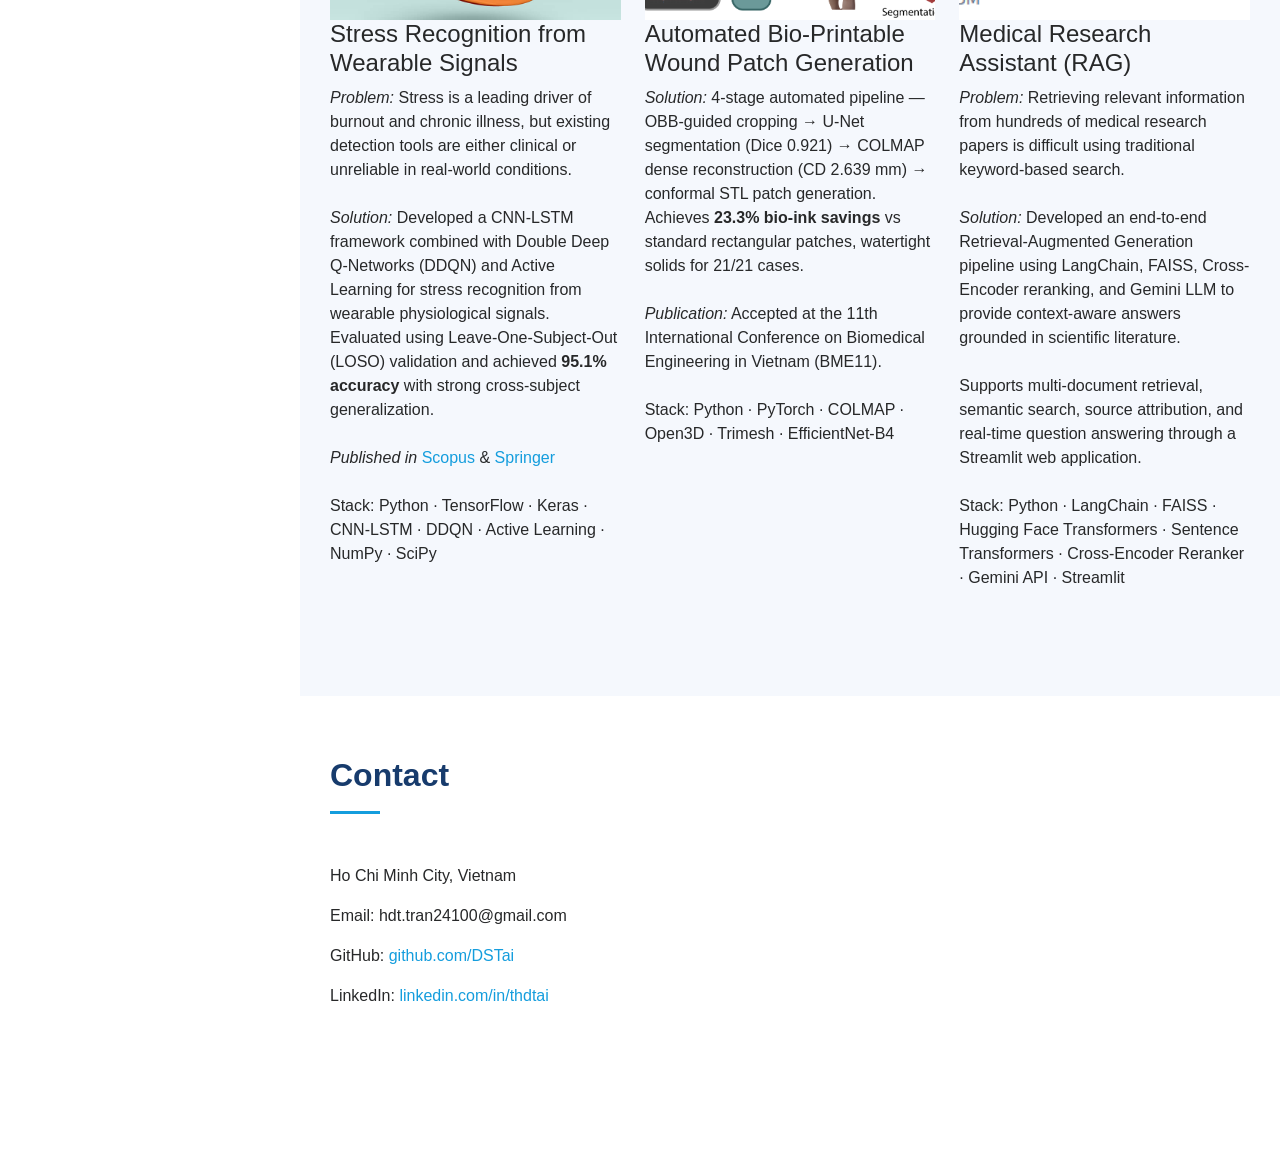
==== commit d4d97539: "edit index" ====
--- a/index.html
+++ b/index.html
@@ -91,9 +91,17 @@
     <div class="section-title">
       <h2>About</h2>
       <p>
-       I'm an AI Engineer focused on <strong>Healthcare AI</strong> and <strong>Computer Vision</strong>.
-        My work spans physiological signal processing, medical image analysis, 3D reconstruction, and retrieval-augmented AI systems. I enjoy building end-to-end solutions that combine machine learning research with practical deployment, transforming raw clinical data into actionable insights.
-        My long-term interest lies in building AI-powered healthcare systems that can operate reliably outside laboratory environments, enabling real-world clinical impact.
+        I am a Data Science graduate and AI Engineer focused on <strong>Healthcare AI</strong>,
+        <strong>Computer Vision</strong>, <strong>Edge AI</strong>, and <strong>Generative AI</strong>.
+
+        My experience spans physiological signal analysis,
+        medical image segmentation, 3D reconstruction,
+        reinforcement learning, retrieval-augmented generation,
+        and deployment of AI-powered applications.
+
+        I have authored research publications in healthcare AI
+        and enjoy building end-to-end systems that transform
+        research ideas into practical solutions.
       </p>
     </div>
   </div>
@@ -359,15 +367,15 @@
 
     <li><strong>Machine Learning:</strong> PyTorch, TensorFlow, Scikit-learn</li>
 
-    <li><strong>Computer Vision:</strong> OpenCV, U-Net, Image Segmentation, SfM, COLMAP, 3D Reconstruction</li>
-
-    <li><strong>Deep Learning:</strong> CNN, LSTM, Transfer Learning, Reinforcement Learning (DDQN)</li>
-
-    <li><strong>LLM & GenAI:</strong> LangChain, RAG, FAISS, Vector Search</li>
-
-    <li><strong>Deployment:</strong> Docker, AWS, REST APIs</li>
-
-    <li><strong>Data:</strong> Pandas, NumPy, ETL Pipelines</li>
+    <li><strong>Deep Learning:</strong> CNN, LSTM, Transfer Learning, Reinforcement Learning (DDQN), Active Learning</li>
+
+    <li><strong>Computer Vision:</strong>  OpenCV, U-Net, EfficientNet, Image Segmentation, Structure-from-Motion (SfM), COLMAP, 3D Reconstruction, Open3D</li>
+
+    <li><strong>LLM & Generative AI:</strong> LangChain, Retrieval-Augmented Generation (RAG), FAISS, Cross-Encoder Reranking, Vector Search, Prompt Engineering</li>
+
+    <li><strong>Deployment & MLOps:</strong> Docker, Streamlit, REST APIs, AWS (basic), Hugging Face Spaces, Git, Linux</li>
+
+    <li><strong>Data:</strong> Pandas, NumPy, SciPy, ETL Pipelines</li>
     </ul>
 
   </div>
@@ -395,10 +403,10 @@
           <h4>Stress Recognition from Wearable Signals</h4>
           <p>
             <em>Problem:</em> Stress is a leading driver of burnout and chronic illness, but existing detection tools are either clinical or unreliable in real-world conditions.<br><br>
-            <em>Solution:</em> Built a CNN-LSTM pipeline combining reinforcement learning (DDQN) and active learning to classify stress from physiological wearable data — achieving <strong>95.1% accuracy</strong> with strong cross-subject generalization.<br><br>
+            <em>Solution:</em> Developed a CNN-LSTM framework combined with Double Deep Q-Networks (DDQN) and Active Learning for stress recognition from wearable physiological signals. Evaluated using Leave-One-Subject-Out (LOSO) validation and achieved <strong>95.1% accuracy</strong> with strong cross-subject generalization.<br><br>
             <em>Published in</em> <a href="https://www.scopus.com/inward/record.url?eid=2-s2.0-105027208888&partnerID=MN8TOARS" target="_blank">Scopus</a> &amp; <a href="https://link.springer.com/chapter/10.1007/978-3-032-00972-2_24" target="_blank">Springer</a><br><br>
             
-            Stack: Python · PyTorch · COLMAP · Open3D · Trimesh · OpenCV
+            Stack: Python · TensorFlow · Keras · CNN-LSTM · DDQN · Active Learning · NumPy · SciPy
           </p>
         </div>
       </div>
@@ -416,9 +424,9 @@
           <p>
             <em>Solution:</em> 4-stage automated pipeline — OBB-guided cropping → U-Net segmentation (Dice 0.921) → COLMAP dense reconstruction (CD 2.639 mm) → conformal STL patch generation. Achieves <strong>23.3% bio-ink savings</strong> vs standard rectangular patches, watertight solids for 21/21 cases.<br><br>
 
-            <em>Publication:</em> Research paper accepted for international conference publication.<br><br>
-
-            Stack: PyTorch · COLMAP · EfficientNet-B4 · trimesh
+            <em>Publication:</em> Accepted at the 11th International Conference on Biomedical Engineering in Vietnam (BME11).<br><br>
+
+            Stack: Python · PyTorch · COLMAP · Open3D · Trimesh · EfficientNet-B4
           </p>
         </div>
       </div>
@@ -474,7 +482,7 @@
 <script src="assets/vendor/typed.js/typed.umd.js"></script>
 <script src="assets/vendor/aos/aos.js"></script>
 <script src="assets/vendor/bootstrap/js/bootstrap.bundle.min.js"></script>
-
+<script src="assets/js/main.js"></script>
 <script>
   new Typed('.typed', {
     strings: ["AI for Healthcare", "Deep Learning Systems", "Computer Vision Pipelines"],
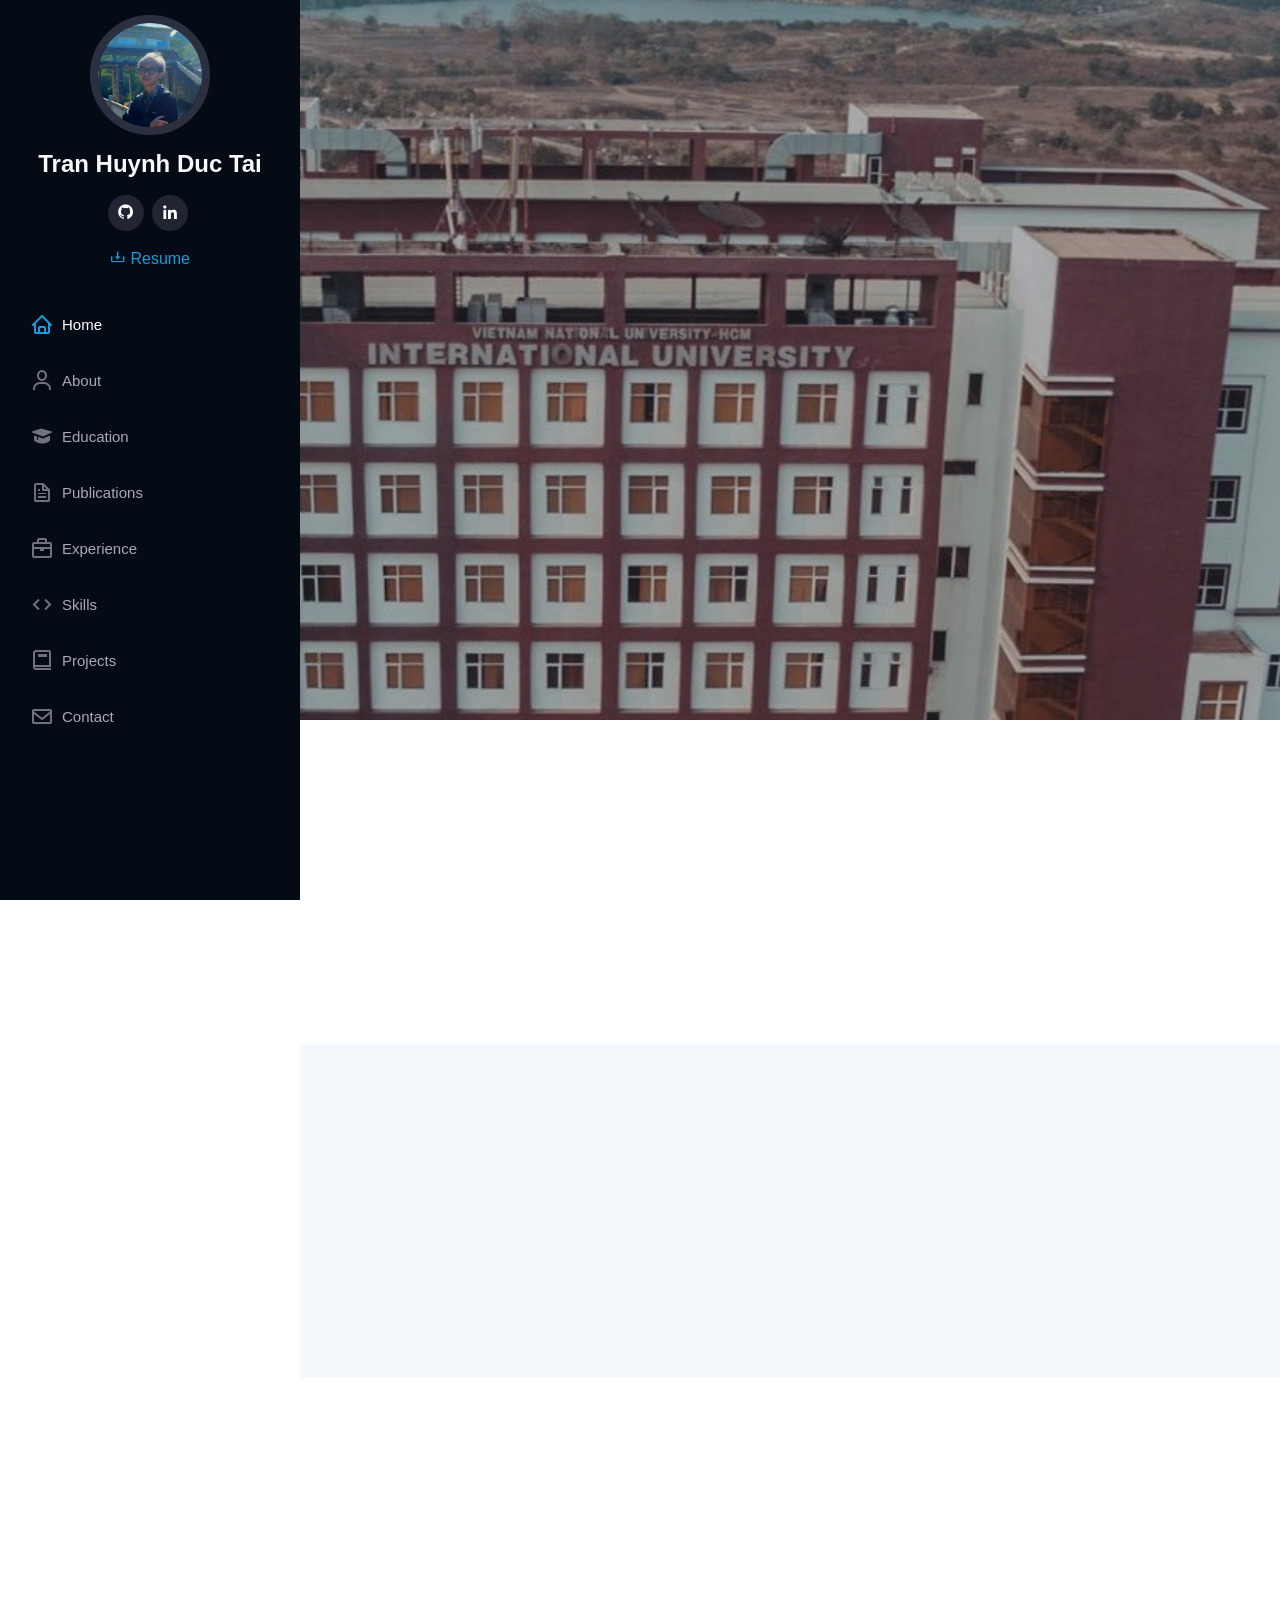
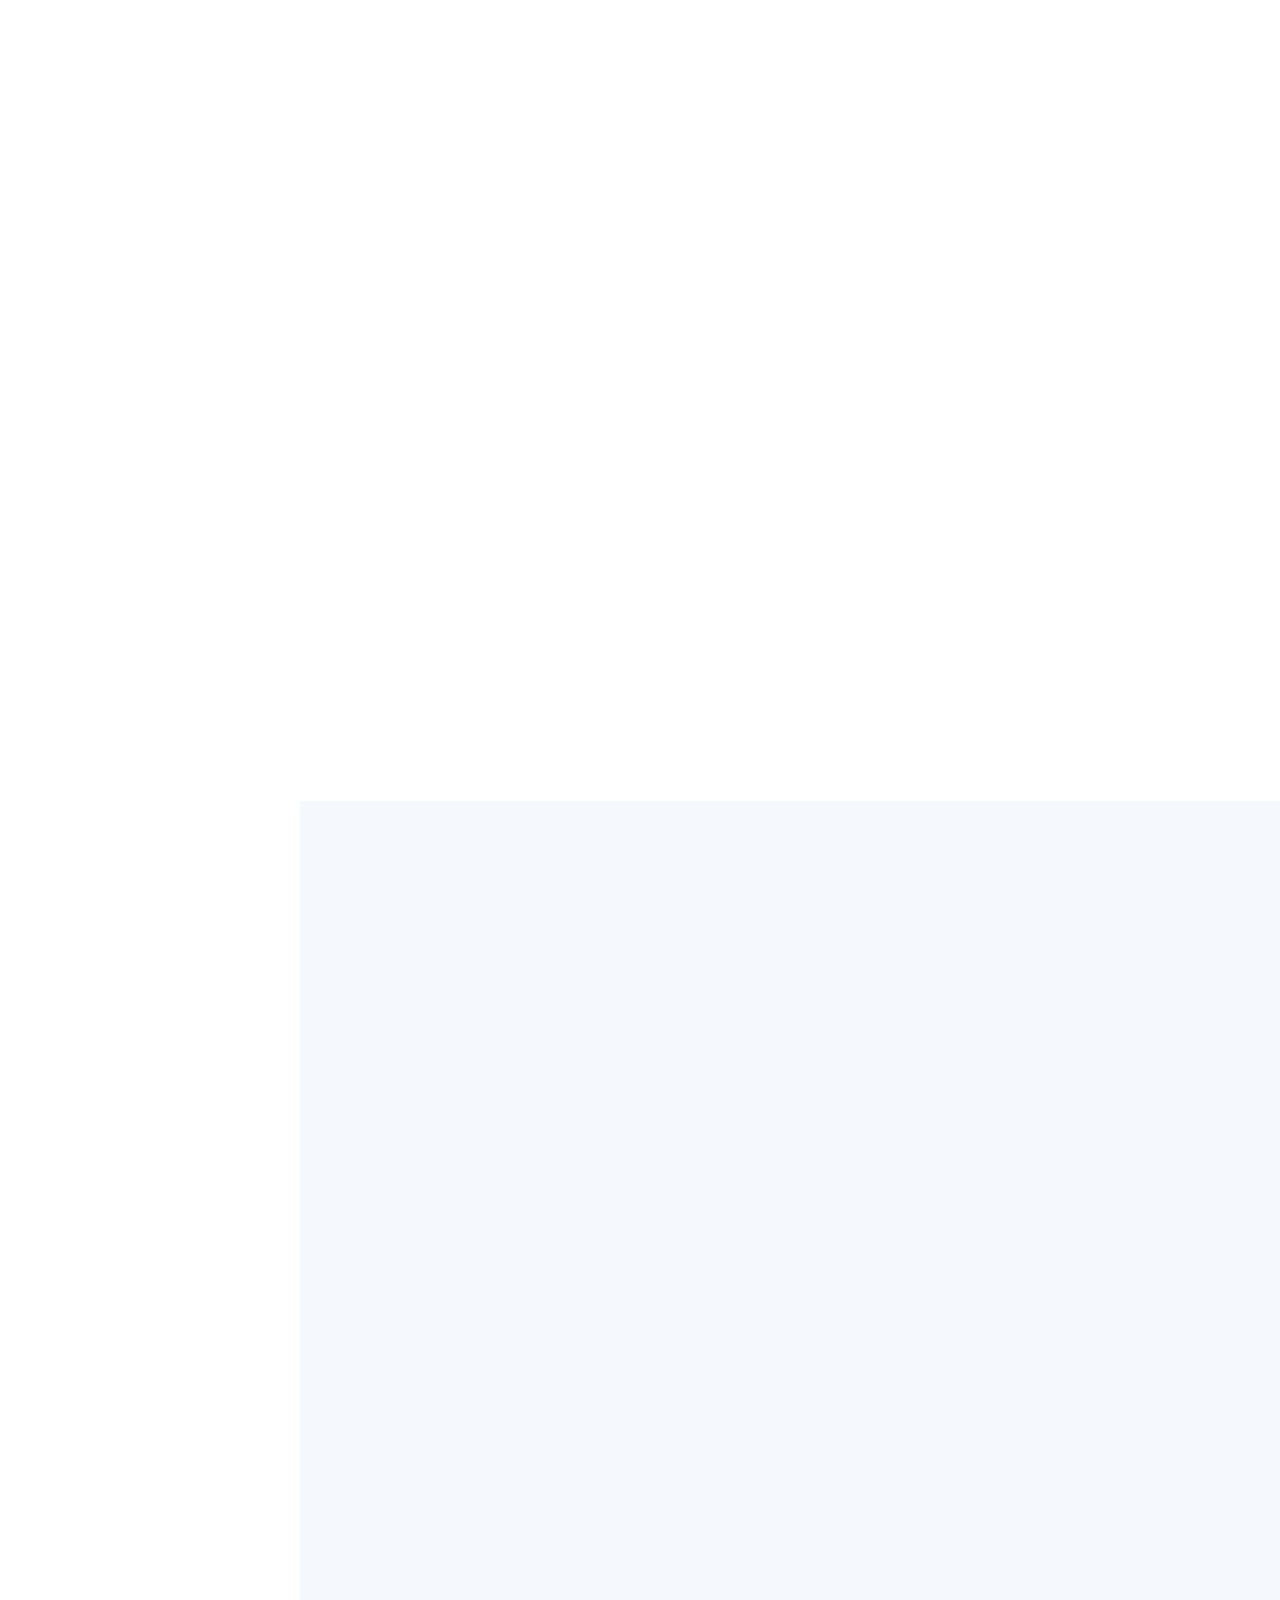
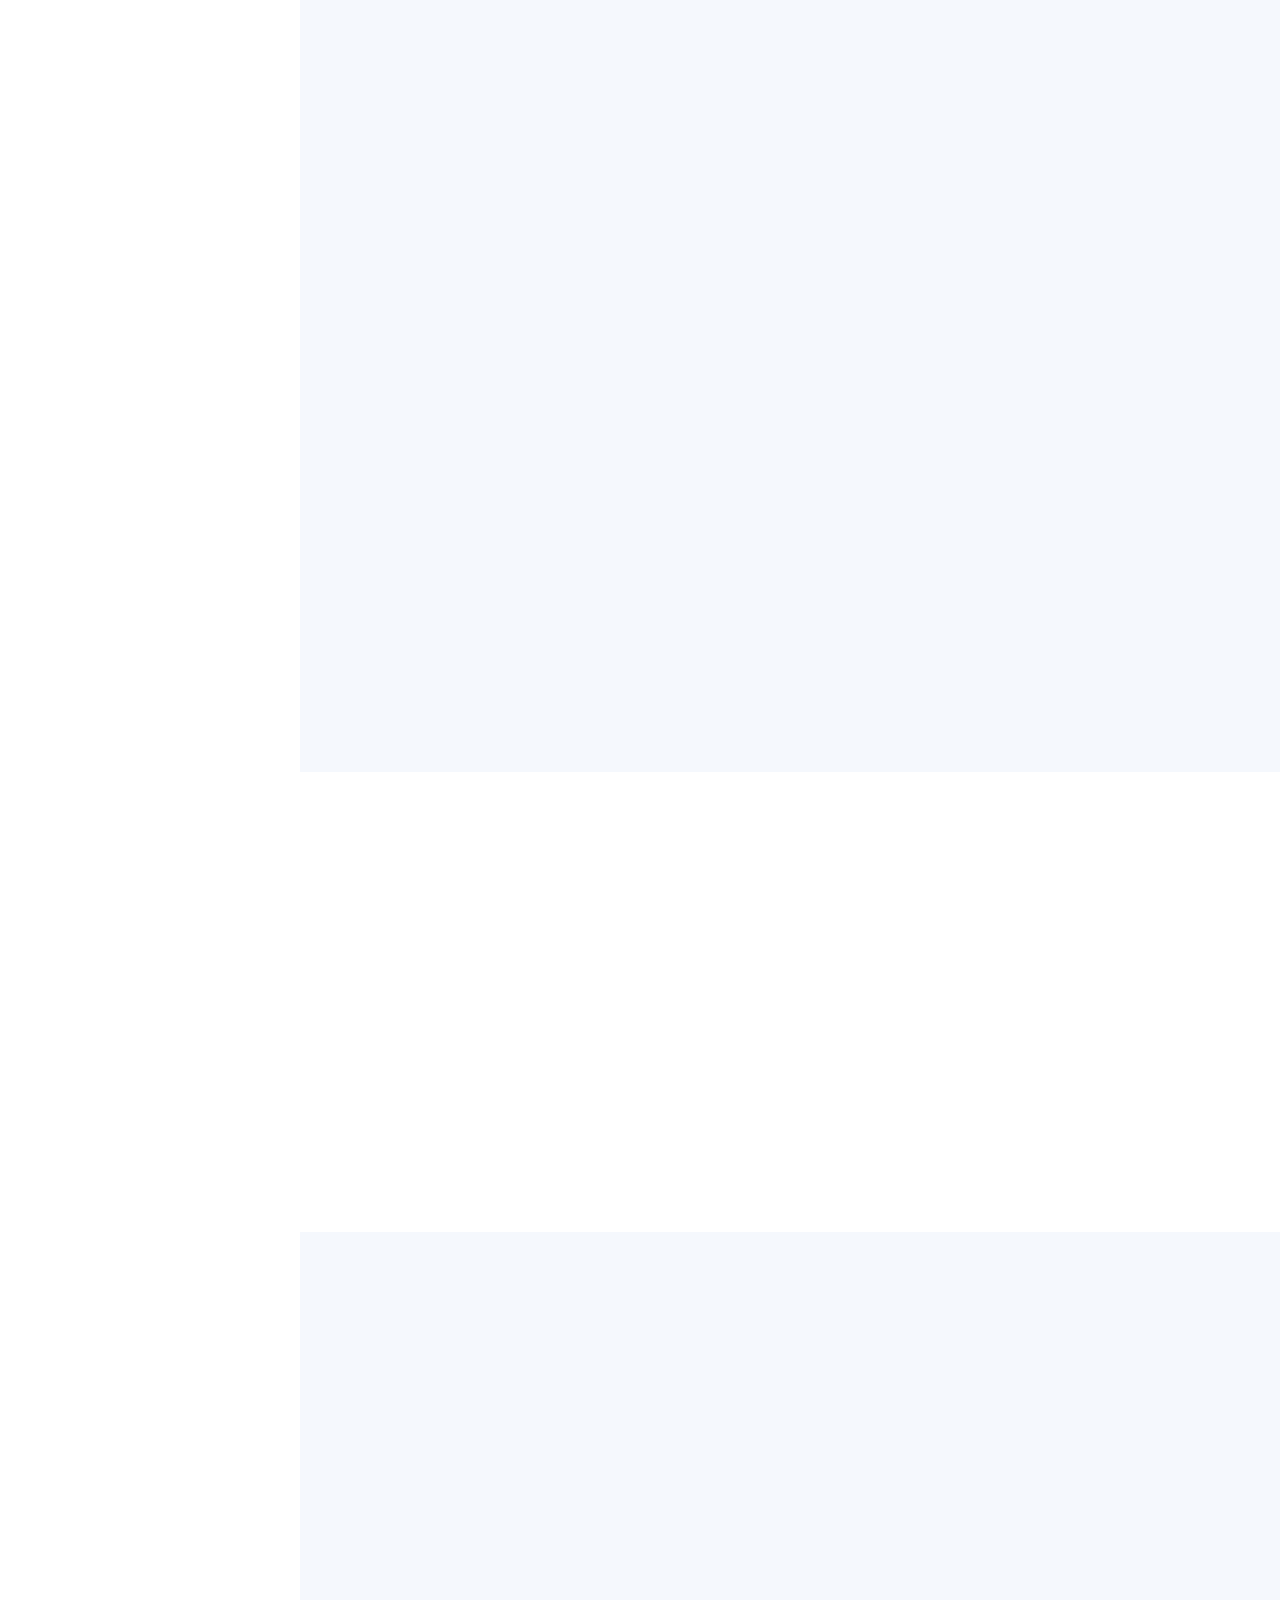
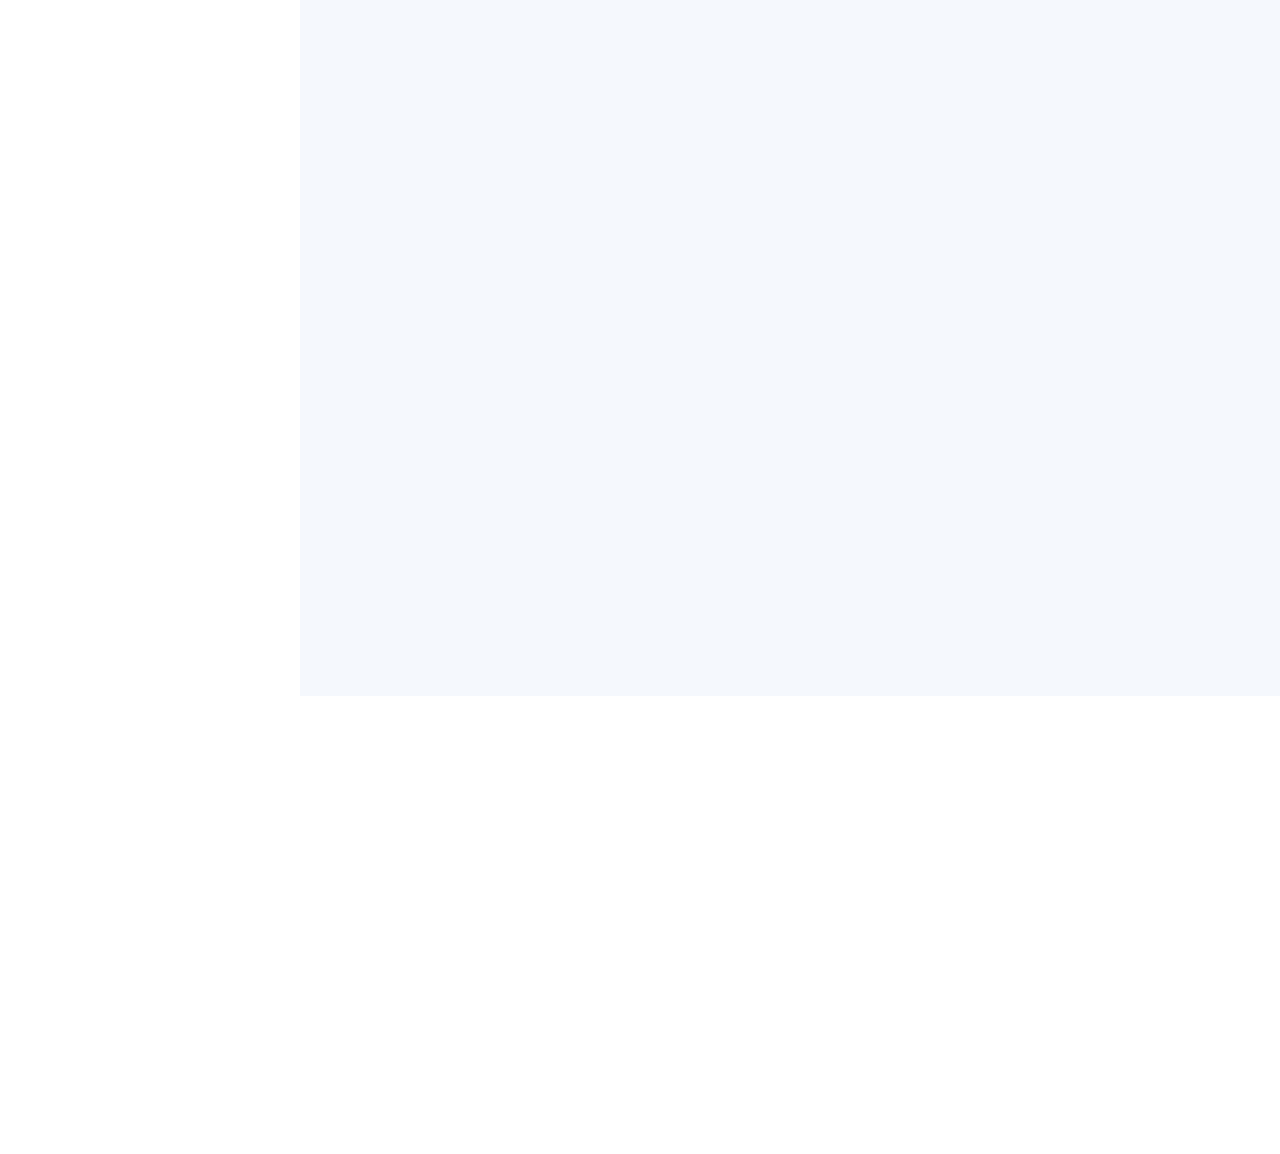
==== commit 54f634f4: "fix script index" ====
--- a/index.html
+++ b/index.html
@@ -116,7 +116,7 @@
 
     <div class="resume-item">
       <h4>Bachelor of Science in Data Science</h4>
-      <h5>International University – Vietnam National University Ho Chi Minh City</h5>
+      <h5>International University – Vietnam National University Ho Chi Minh City | 2020 -2025</h5>
 
       <p>
         Focus areas: Machine Learning, Deep Learning,
@@ -394,9 +394,9 @@
       <!-- PROJECT 1 -->
       <div class="col-lg-4 col-md-6 portfolio-item">
         <div class="portfolio-wrap">
-          <img src="assets/img/portfolio/portfolio-1.jpg" class="img-fluid">
+          <img src="assets/img/projects/project-1.jpg" class="img-fluid">
           <div class="portfolio-links">
-            <a href="portfolio-details.html"><i class="bx bx-link"></i></a>
+            <a href="project-details.html"><i class="bx bx-link"></i></a>
           </div>
         </div>
         <div class="portfolio-info">
@@ -414,9 +414,9 @@
       <!-- PROJECT 2 -->
       <div class="col-lg-4 col-md-6 portfolio-item">
         <div class="portfolio-wrap">
-          <img src="assets/img/portfolio/portfolio-3.jpg" class="img-fluid">
+          <img src="assets/img/projects/project-3.jpg" class="img-fluid">
           <div class="portfolio-links">
-            <a href="portfolio-details.html"><i class="bx bx-link"></i></a>
+            <a href="project-details.html"><i class="bx bx-link"></i></a>
           </div>
         </div>
         <div class="portfolio-info">
@@ -434,9 +434,9 @@
 <!-- PROJECT 3 -->
       <div class="col-lg-4 col-md-6 portfolio-item">
         <div class="portfolio-wrap">
-          <img src="assets/img/portfolio/portfolio-2.jpg" class="img-fluid">
+          <img src="assets/img/projects/project-2.jpg" class="img-fluid">
           <div class="portfolio-links">
-            <a href="portfolio-details.html"><i class="bx bx-link"></i></a>
+            <a href="project-details.html"><i class="bx bx-link"></i></a>
           </div>
         </div>
 
@@ -479,19 +479,23 @@
 
 </main>
 
+<script src="assets/vendor/purecounter/purecounter_vanilla.js"></script>
+
+<script src="assets/vendor/aos/aos.js"></script>
+
+<script src="assets/vendor/bootstrap/js/bootstrap.bundle.min.js"></script>
+
+<script src="assets/vendor/glightbox/js/glightbox.min.js"></script>
+
+<script src="assets/vendor/isotope-layout/isotope.pkgd.min.js"></script>
+
+<script src="assets/vendor/swiper/swiper-bundle.min.js"></script>
+
 <script src="assets/vendor/typed.js/typed.umd.js"></script>
-<script src="assets/vendor/aos/aos.js"></script>
-<script src="assets/vendor/bootstrap/js/bootstrap.bundle.min.js"></script>
+
+<script src="assets/vendor/waypoints/noframework.waypoints.js"></script>
+
 <script src="assets/js/main.js"></script>
-<script>
-  new Typed('.typed', {
-    strings: ["AI for Healthcare", "Deep Learning Systems", "Computer Vision Pipelines"],
-    typeSpeed: 100,
-    backSpeed: 50,
-    loop: true
-  });
-  AOS.init();
-</script>
 
 </body>
 </html>
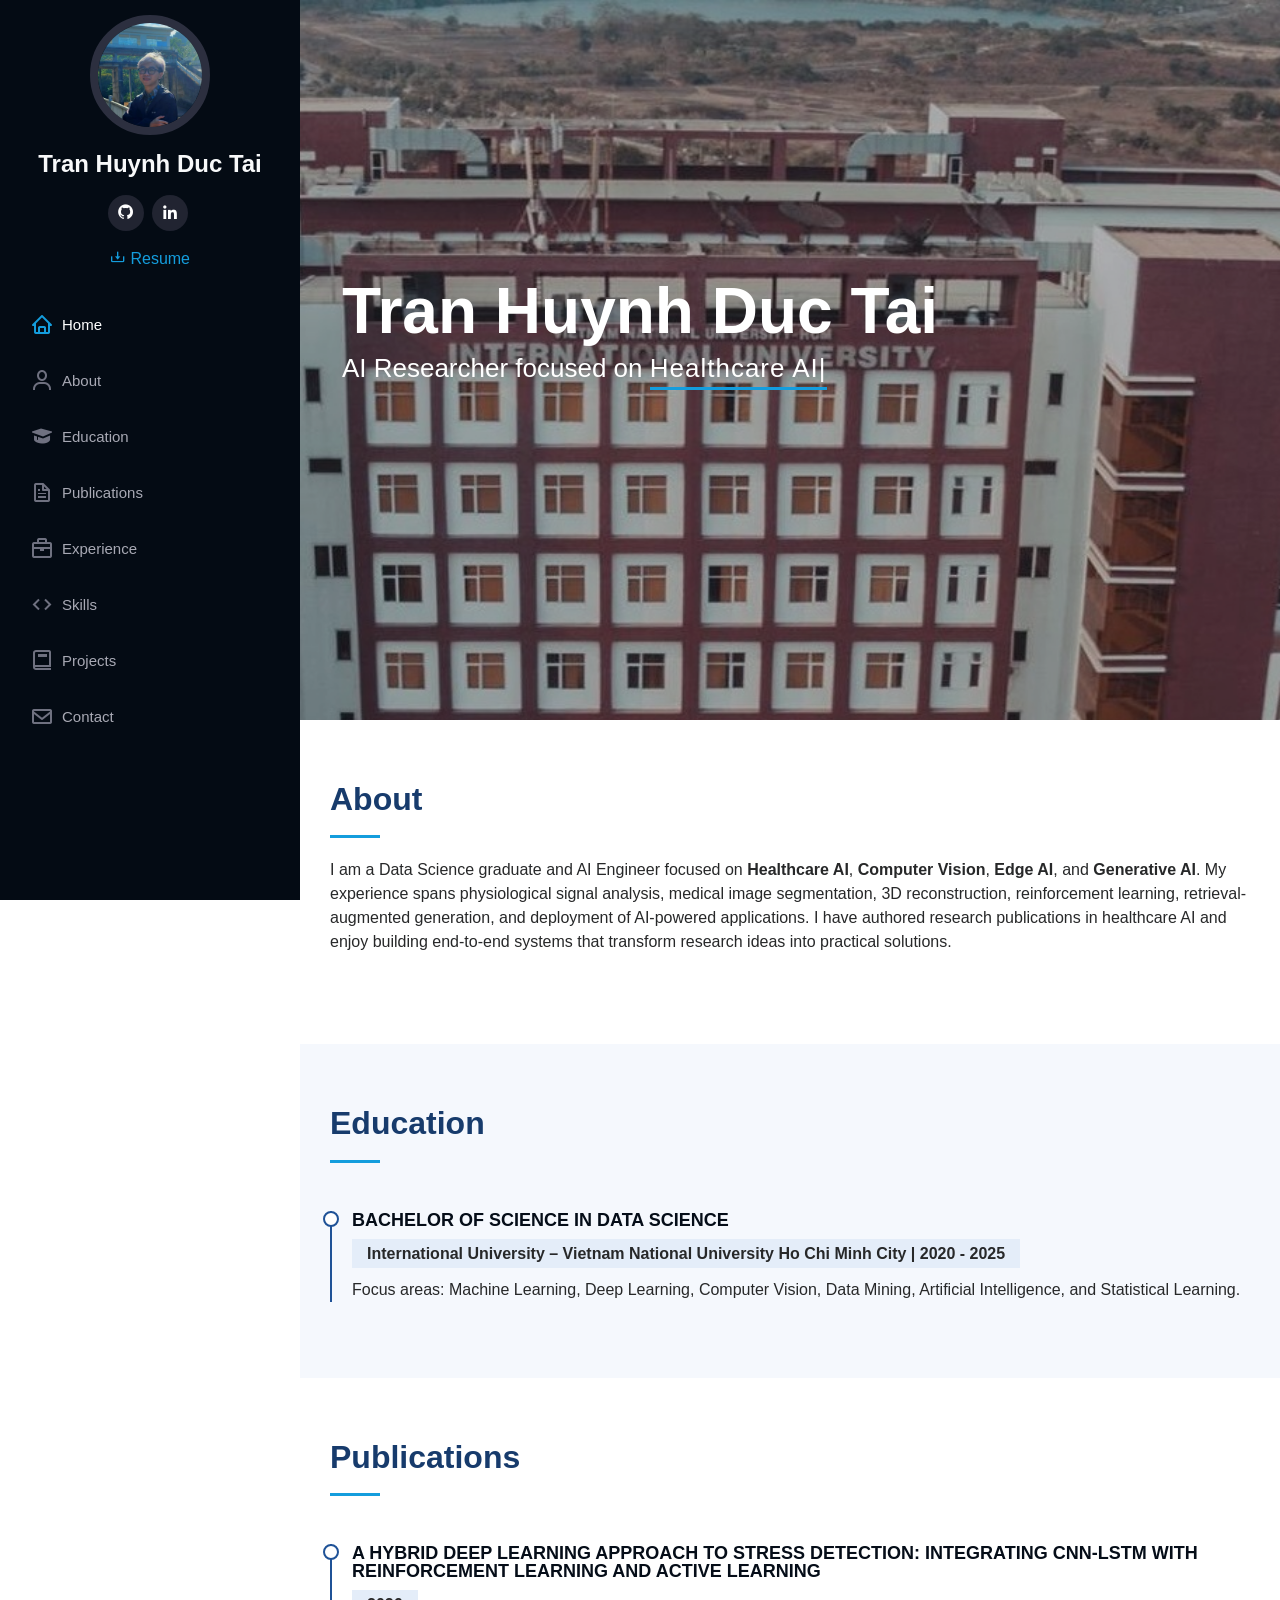
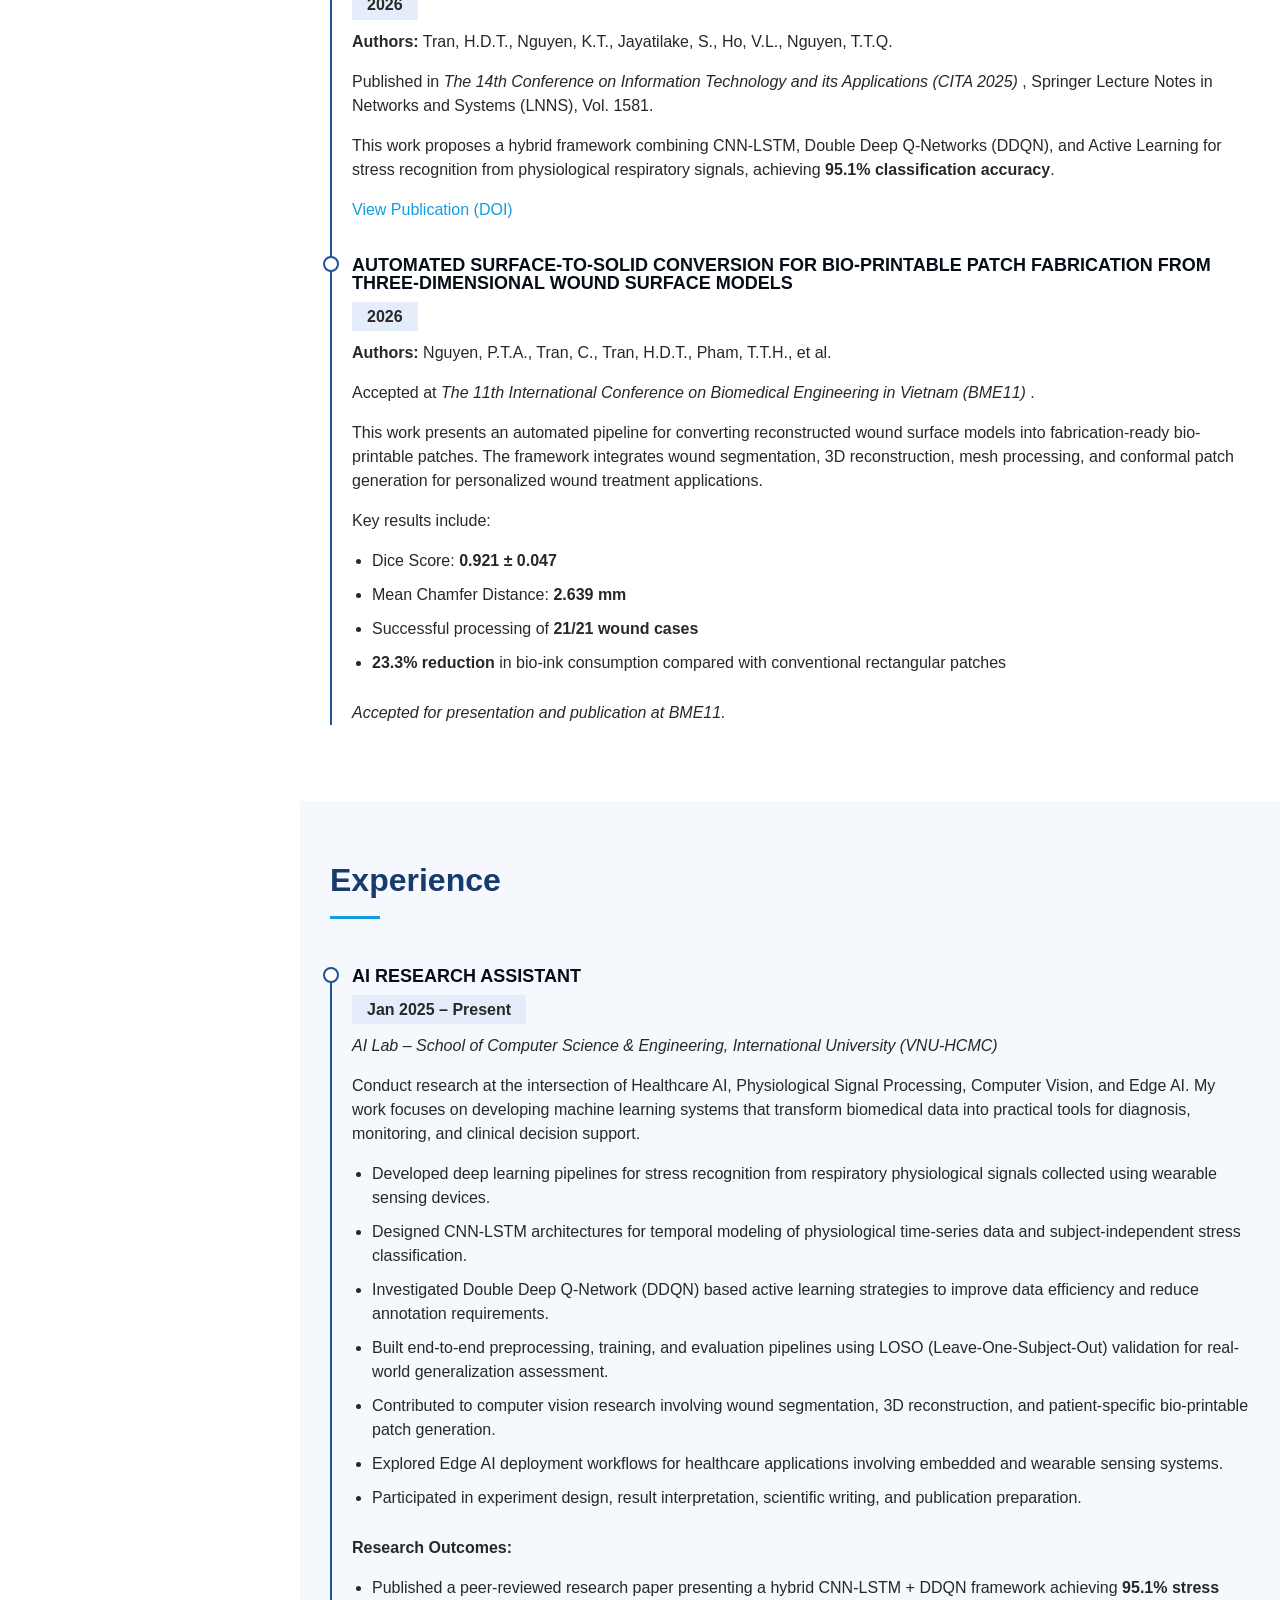
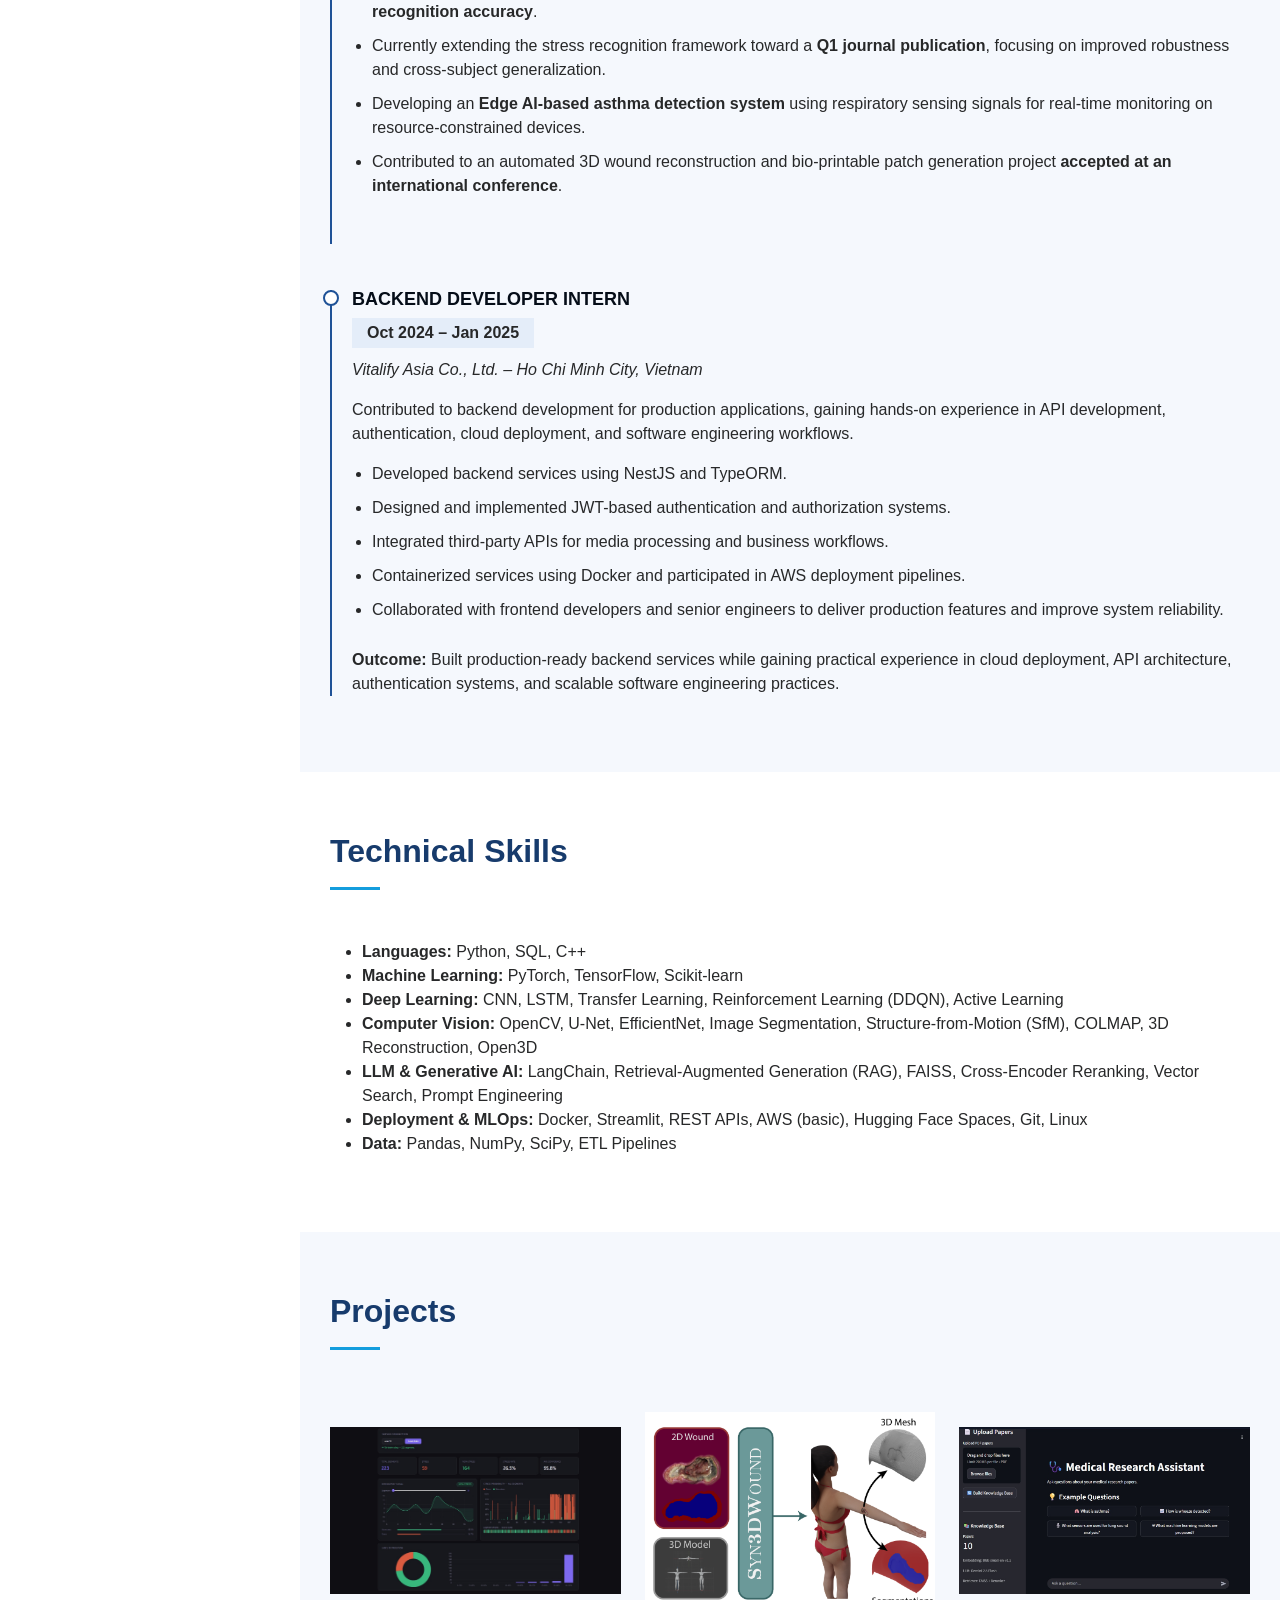
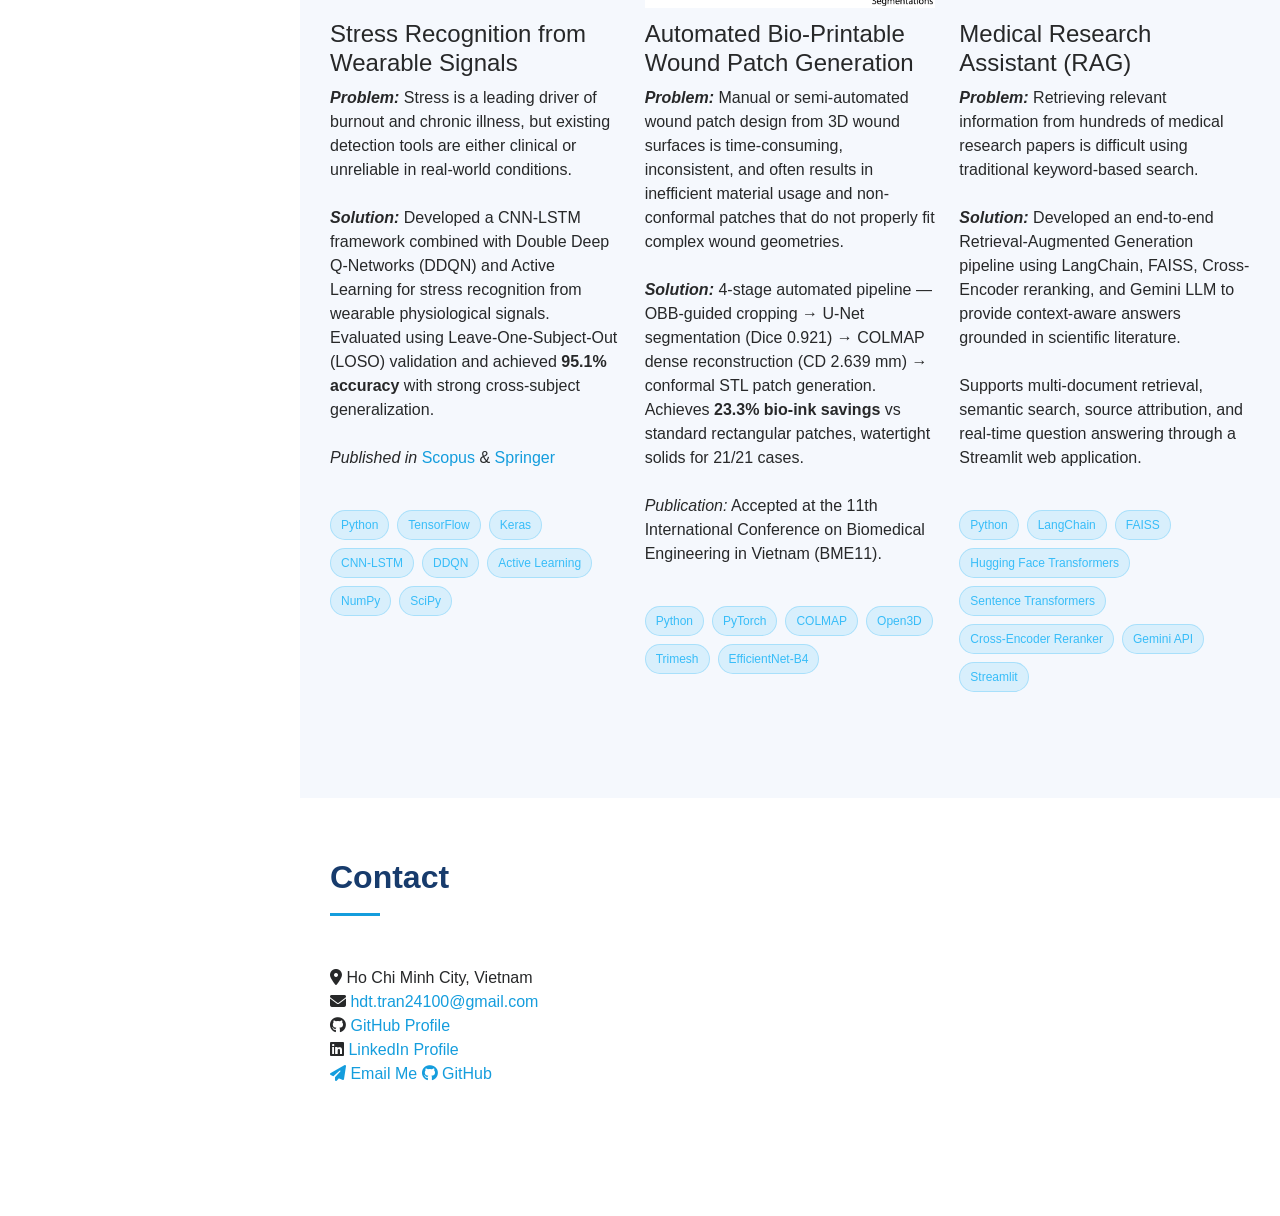
==== commit 3facc32f: "edit project image, add progress bar, add back-to-top button" ====
--- a/index.html
+++ b/index.html
@@ -12,11 +12,14 @@
   <link href="assets/vendor/bootstrap/css/bootstrap.min.css" rel="stylesheet">
   <link href="assets/vendor/bootstrap-icons/bootstrap-icons.css" rel="stylesheet">
   <link href="assets/vendor/boxicons/css/boxicons.min.css" rel="stylesheet">
-
+  <!-- Font Awesome -->
+  <link rel="stylesheet" href="https://cdnjs.cloudflare.com/ajax/libs/font-awesome/6.5.0/css/all.min.css">
   <link href="assets/css/style.css" rel="stylesheet">
 </head>
 
 <body>
+<!-- Progress Bar -->
+<div id="progress-bar"></div>
 
 <i class="bi bi-list mobile-nav-toggle d-xl-none"></i>
 
@@ -72,12 +75,12 @@
   <div class="hero-container" data-aos="fade-in">
     <h1>Tran Huynh Duc Tai</h1>
     <p>
-      <span class="typed"
+      AI Researcher focused on <span class="typed"
         data-typed-items="
-          AI Engineer,
           Healthcare AI,
           Computer Vision,
-          Machine Learning Research">
+          Machine Learning,
+          Edge AI">
       </span>
     </p>
   </div>
@@ -116,7 +119,7 @@
 
     <div class="resume-item">
       <h4>Bachelor of Science in Data Science</h4>
-      <h5>International University – Vietnam National University Ho Chi Minh City | 2020 -2025</h5>
+      <h5>International University – Vietnam National University Ho Chi Minh City | 2020 - 2025</h5>
 
       <p>
         Focus areas: Machine Learning, Deep Learning,
@@ -402,16 +405,53 @@
         <div class="portfolio-info">
           <h4>Stress Recognition from Wearable Signals</h4>
           <p>
-            <em>Problem:</em> Stress is a leading driver of burnout and chronic illness, but existing detection tools are either clinical or unreliable in real-world conditions.<br><br>
-            <em>Solution:</em> Developed a CNN-LSTM framework combined with Double Deep Q-Networks (DDQN) and Active Learning for stress recognition from wearable physiological signals. Evaluated using Leave-One-Subject-Out (LOSO) validation and achieved <strong>95.1% accuracy</strong> with strong cross-subject generalization.<br><br>
+            <em><strong>Problem:</strong></em> Stress is a leading driver of burnout and chronic illness, but existing detection tools are either clinical or unreliable in real-world conditions.<br><br>
+            <em><strong>Solution:</strong></em> Developed a CNN-LSTM framework combined with Double Deep Q-Networks (DDQN) and Active Learning for stress recognition from wearable physiological signals. Evaluated using Leave-One-Subject-Out (LOSO) validation and achieved <strong>95.1% accuracy</strong> with strong cross-subject generalization.<br><br>
             <em>Published in</em> <a href="https://www.scopus.com/inward/record.url?eid=2-s2.0-105027208888&partnerID=MN8TOARS" target="_blank">Scopus</a> &amp; <a href="https://link.springer.com/chapter/10.1007/978-3-032-00972-2_24" target="_blank">Springer</a><br><br>
             
-            Stack: Python · TensorFlow · Keras · CNN-LSTM · DDQN · Active Learning · NumPy · SciPy
+            <div class="tech-tags">
+              <span>Python</span>
+              <span>TensorFlow</span>
+              <span>Keras</span>
+              <span>CNN-LSTM</span>
+              <span>DDQN</span>
+              <span>Active Learning</span>
+              <span>NumPy</span>
+              <span>SciPy</span>
+            </div>
           </p>
         </div>
       </div>
 
       <!-- PROJECT 2 -->
+      <div class="col-lg-4 col-md-6 portfolio-item">
+        <div class="portfolio-wrap">
+          <img src="assets/img/projects/project-2.jpg" class="img-fluid">
+          <div class="portfolio-links">
+            <a href="project-details.html"><i class="bx bx-link"></i></a>
+          </div>
+        </div>
+        <div class="portfolio-info">
+          <h4>Automated Bio-Printable Wound Patch Generation</h4>
+          <p>
+            <em><strong>Problem:</strong></em> Manual or semi-automated wound patch design from 3D wound surfaces is time-consuming, inconsistent, and often results in inefficient material usage and non-conformal patches that do not properly fit complex wound geometries.<br><br>
+            <em><strong>Solution:</strong></em> 4-stage automated pipeline — OBB-guided cropping → U-Net segmentation (Dice 0.921) → COLMAP dense reconstruction (CD 2.639 mm) → conformal STL patch generation. Achieves <strong>23.3% bio-ink savings</strong> vs standard rectangular patches, watertight solids for 21/21 cases.<br><br>
+
+            <em>Publication:</em> Accepted at the 11th International Conference on Biomedical Engineering in Vietnam (BME11).<br><br>
+
+            <div class="tech-tags">
+              <span>Python</span>
+              <span>PyTorch</span>
+              <span>COLMAP</span>
+              <span>Open3D</span>
+              <span>Trimesh</span>
+              <span>EfficientNet-B4</span>
+            </div>
+          </p>
+        </div>
+      </div>
+
+<!-- PROJECT 3 -->
       <div class="col-lg-4 col-md-6 portfolio-item">
         <div class="portfolio-wrap">
           <img src="assets/img/projects/project-3.jpg" class="img-fluid">
@@ -419,38 +459,27 @@
             <a href="project-details.html"><i class="bx bx-link"></i></a>
           </div>
         </div>
-        <div class="portfolio-info">
-          <h4>Automated Bio-Printable Wound Patch Generation</h4>
-          <p>
-            <em>Solution:</em> 4-stage automated pipeline — OBB-guided cropping → U-Net segmentation (Dice 0.921) → COLMAP dense reconstruction (CD 2.639 mm) → conformal STL patch generation. Achieves <strong>23.3% bio-ink savings</strong> vs standard rectangular patches, watertight solids for 21/21 cases.<br><br>
-
-            <em>Publication:</em> Accepted at the 11th International Conference on Biomedical Engineering in Vietnam (BME11).<br><br>
-
-            Stack: Python · PyTorch · COLMAP · Open3D · Trimesh · EfficientNet-B4
-          </p>
-        </div>
-      </div>
-
-<!-- PROJECT 3 -->
-      <div class="col-lg-4 col-md-6 portfolio-item">
-        <div class="portfolio-wrap">
-          <img src="assets/img/projects/project-2.jpg" class="img-fluid">
-          <div class="portfolio-links">
-            <a href="project-details.html"><i class="bx bx-link"></i></a>
-          </div>
-        </div>
 
         <div class="portfolio-info">
           <h4>Medical Research Assistant (RAG)</h4>
 
           <p>
-            <em>Problem:</em> Retrieving relevant information from hundreds of medical research papers is difficult using traditional keyword-based search.<br><br>
-
-            <em>Solution:</em> Developed an end-to-end Retrieval-Augmented Generation pipeline using LangChain, FAISS, Cross-Encoder reranking, and Gemini LLM to provide context-aware answers grounded in scientific literature.<br><br>
+            <em><strong>Problem:</strong></em> Retrieving relevant information from hundreds of medical research papers is difficult using traditional keyword-based search.<br><br>
+
+            <em><strong>Solution:</strong></em> Developed an end-to-end Retrieval-Augmented Generation pipeline using LangChain, FAISS, Cross-Encoder reranking, and Gemini LLM to provide context-aware answers grounded in scientific literature.<br><br>
 
             Supports multi-document retrieval, semantic search, source attribution, and real-time question answering through a Streamlit web application.<br><br>
 
-            Stack: Python · LangChain · FAISS · Hugging Face Transformers · Sentence Transformers · Cross-Encoder Reranker · Gemini API · Streamlit
+            <div class="tech-tags">
+              <span>Python</span>
+              <span>LangChain</span>
+              <span>FAISS</span>
+              <span>Hugging Face Transformers</span>
+              <span>Sentence Transformers</span>
+              <span>Cross-Encoder Reranker</span>
+              <span>Gemini API</span>
+              <span>Streamlit</span>
+            </div>
           </p>
 
         </div>
@@ -469,10 +498,45 @@
       <h2>Contact</h2>
     </div>
 
-    <p>Ho Chi Minh City, Vietnam</p>
-    <p>Email: hdt.tran24100@gmail.com</p>
-    <p>GitHub: <a href="https://github.com/DSTai" target="_blank">github.com/DSTai</a></p>
-    <p>LinkedIn: <a href="https://www.linkedin.com/in/thdtai/" target="_blank">linkedin.com/in/thdtai</a></p>
+    <div class="contact-card">
+
+      <div class="contact-item">
+        <i class="fa-solid fa-location-dot"></i>
+        <span>Ho Chi Minh City, Vietnam</span>
+      </div>
+
+      <div class="contact-item">
+        <i class="fa-solid fa-envelope"></i>
+        <a href="mailto:hdt.tran24100@gmail.com">
+          hdt.tran24100@gmail.com
+        </a>
+      </div>
+
+      <div class="contact-item">
+        <i class="fa-brands fa-github"></i>
+        <a href="https://github.com/DSTai" target="_blank">
+          GitHub Profile
+        </a>
+      </div>
+
+      <div class="contact-item">
+        <i class="fa-brands fa-linkedin"></i>
+        <a href="https://www.linkedin.com/in/thdtai/" target="_blank">
+          LinkedIn Profile
+        </a>
+      </div>
+
+      <div class="contact-buttons">
+        <a class="btn-contact" href="mailto:hdt.tran24100@gmail.com">
+          <i class="fa-solid fa-paper-plane"></i> Email Me
+        </a>
+
+        <a class="btn-contact outline" href="https://github.com/DSTai" target="_blank">
+          <i class="fa-brands fa-github"></i> GitHub
+        </a>
+      </div>
+
+    </div>
 
   </div>
 </section>
@@ -496,6 +560,8 @@
 <script src="assets/vendor/waypoints/noframework.waypoints.js"></script>
 
 <script src="assets/js/main.js"></script>
-
+<a href="#" class="back-to-top">
+  <i class="bi bi-arrow-up-short"></i>
+</a>
 </body>
 </html>
--- a/assets/css/style.css
+++ b/assets/css/style.css
@@ -533,13 +533,15 @@
 --------------------------------------------------------------*/
 .portfolio-wrap {
   height: 220px; /* chỉnh chiều cao bạn muốn */
+  transition: transform 0.3s ease;
+  border-radius: 12px;
   overflow: hidden;
 }
 
 .portfolio-wrap img {
   width: 100%;
   height: 100%;
-  object-fit: cover; /* 🔥 quan trọng */
+  object-fit: contain; /* 🔥 quan trọng */
 }
 
 .portfolio .portfolio-item {
@@ -626,7 +628,10 @@
 .portfolio .portfolio-wrap .portfolio-links a+a {
   border-left: 1px solid #37b3ed;
 }
-
+.portfolio-wrap:hover {
+  transform: translateY(-8px) scale(1.02);
+  box-shadow: 0 12px 35px rgba(0,0,0,0.15);
+}
 .portfolio .portfolio-wrap:hover::before {
   top: 0;
   left: 0;
@@ -1115,4 +1120,190 @@
     width: auto;
     padding-right: 20px 15px;
   }
+}
+
+/* scroll progress indicator*/
+#progress-bar {
+  position: fixed;
+  top: 0;
+  left: 0;
+  height: 3px;
+  background: #38bdf8;
+  width: 0%;
+  z-index: 9999;
+}
+
+/*tech tags */
+.tech-tags {
+  margin-top: 10px;
+  display: flex;
+  flex-wrap: wrap;
+  gap: 8px;
+}
+
+.tech-tags span {
+  font-size: 12px;
+  padding: 5px 10px;
+  border-radius: 999px;
+  background: rgba(56, 189, 248, 0.15);
+  color: #38bdf8;
+  border: 1px solid rgba(56, 189, 248, 0.3);
+  transition: 0.2s;
+}
+
+.tech-tags span:hover {
+  transform: translateY(-2px);
+  background: rgba(56, 189, 248, 0.3);
+}
+
+
+    .project-label {
+      display: inline-block;
+      font-size: 10px;
+      font-weight: 700;
+      letter-spacing: 1.4px;
+      text-transform: uppercase;
+      padding: 3px 10px;
+      border-radius: 20px;
+      margin-bottom: 6px;
+    }
+    .label-problem  { background: rgba(245,101,101,0.12); color: #fc8181; border: 1px solid rgba(245,101,101,0.3); }
+    .label-approach { background: rgba(99,179,237,0.12);  color: #63b3ed; border: 1px solid rgba(99,179,237,0.3);  }
+    .label-result   { background: rgba(104,211,145,0.12); color: #68d391; border: 1px solid rgba(104,211,145,0.3); }
+    .label-status   { background: rgba(246,173,85,0.12);  color: #f6ad55; border: 1px solid rgba(246,173,85,0.3);  }
+
+    .project-block { margin-bottom: 20px; }
+    .project-block p  { margin-bottom: 0; font-size: 14px; line-height: 1.7; }
+    .project-block ul { font-size: 14px; line-height: 1.8; margin-bottom: 0; padding-left: 18px; }
+
+    .stat-row { display: flex; gap: 16px; flex-wrap: wrap; margin: 12px 0; }
+    .stat-chip {
+      background: rgba(104,211,145,0.1);
+      border: 1px solid rgba(104,211,145,0.25);
+      border-radius: 8px; padding: 6px 14px;
+      font-size: 13px; font-weight: 600; color: #68d391;
+    }
+
+    /* Demo Modal */
+    .demo-modal-overlay {
+      display: none; position: fixed; inset: 0;
+      background: rgba(10,10,20,0.82); backdrop-filter: blur(6px);
+      z-index: 9999; align-items: center; justify-content: center;
+    }
+    .demo-modal-overlay.active { display: flex; }
+    .demo-modal {
+      background: #0f1117; border: 1px solid rgba(99,179,237,0.25);
+      border-radius: 16px; width: min(96vw, 1200px); max-height: 95vh;
+      display: flex; flex-direction: column;
+      box-shadow: 0 0 60px rgba(99,179,237,0.12), 0 24px 64px rgba(0,0,0,0.6);
+      overflow: hidden; animation: modalIn 0.35s cubic-bezier(0.22,1,0.36,1);
+    }
+    @keyframes modalIn {
+      from { opacity: 0; transform: translateY(28px) scale(0.97); }
+      to   { opacity: 1; transform: translateY(0) scale(1); }
+    }
+    .demo-modal-header {
+      display: flex; align-items: center; justify-content: space-between;
+      padding: 18px 24px; border-bottom: 1px solid rgba(255,255,255,0.08);
+      background: linear-gradient(135deg, #0d1b2a 0%, #1a2744 100%); flex-shrink: 0;
+    }
+    .demo-modal-header .modal-title-group { display: flex; align-items: center; gap: 12px; }
+    .demo-badge {
+      background: linear-gradient(135deg, #63b3ed, #4299e1); color: #fff;
+      font-size: 10px; font-weight: 700; letter-spacing: 1.5px; text-transform: uppercase;
+      padding: 3px 10px; border-radius: 20px;
+    }
+    .demo-modal-header h5 {
+      margin: 0; font-size: 15px; font-weight: 600;
+      color: #e2e8f0; font-family: 'Courier New', monospace;
+    }
+    .demo-modal-header .accuracy-chip {
+      font-size: 12px; color: #68d391; background: rgba(104,211,145,0.12);
+      border: 1px solid rgba(104,211,145,0.3); border-radius: 20px; padding: 2px 10px; font-weight: 600;
+    }
+    .demo-close-btn {
+      width: 32px; height: 32px; border-radius: 50%;
+      border: 1px solid rgba(255,255,255,0.15); background: rgba(255,255,255,0.06);
+      color: #a0aec0; cursor: pointer; display: flex; align-items: center;
+      justify-content: center; font-size: 18px; line-height: 1; transition: all 0.2s;
+    }
+    .demo-close-btn:hover { background: rgba(245,101,101,0.2); border-color: rgba(245,101,101,0.4); color: #fc8181; }
+    .demo-modal-body { flex: 1; overflow: hidden; position: relative; min-height: 560px; }
+    .demo-iframe-loader {
+      position: absolute; inset: 0; display: flex; flex-direction: column;
+      align-items: center; justify-content: center; gap: 16px;
+      background: #0f1117; z-index: 2; transition: opacity 0.4s;
+    }
+    .demo-iframe-loader.hidden { opacity: 0; pointer-events: none; }
+    .loader-spinner {
+      width: 44px; height: 44px; border: 3px solid rgba(99,179,237,0.15);
+      border-top-color: #63b3ed; border-radius: 50%; animation: spin 0.9s linear infinite;
+    }
+    @keyframes spin { to { transform: rotate(360deg); } }
+    .loader-text { color: #718096; font-size: 13px; font-family: 'Courier New', monospace; letter-spacing: 0.5px; }
+    .demo-modal-body iframe {
+      width: 100%; height: 100%; min-height: 560px;
+      border: none; display: block; position: relative; z-index: 1;
+    }
+    .demo-modal-footer {
+      padding: 12px 24px; border-top: 1px solid rgba(255,255,255,0.06);
+      background: #0a0d14; display: flex; align-items: center; justify-content: space-between; flex-shrink: 0;
+    }
+    .demo-modal-footer .footer-note { font-size: 11px; color: #4a5568; font-family: 'Courier New', monospace; }
+    .demo-modal-footer .open-hf-btn {
+      font-size: 12px; color: #63b3ed; text-decoration: none;
+      display: flex; align-items: center; gap: 6px; transition: color 0.2s;
+    }
+    .demo-modal-footer .open-hf-btn:hover { color: #90cdf4; }
+    .demo-modal-footer .open-hf-btn svg { width: 14px; height: 14px; }
+
+    .btn-demo {
+      display: inline-flex; align-items: center; gap: 8px; padding: 9px 20px;
+      background: linear-gradient(135deg, #2b6cb0, #3182ce); color: #fff;
+      border: none; border-radius: 8px; font-size: 13px; font-weight: 600;
+      letter-spacing: 0.3px; cursor: pointer; text-decoration: none; transition: all 0.2s;
+      box-shadow: 0 4px 14px rgba(49,130,206,0.35);
+    }
+    .btn-demo:hover {
+      background: linear-gradient(135deg, #2c5282, #2b6cb0);
+      box-shadow: 0 6px 20px rgba(49,130,206,0.5); transform: translateY(-1px); color: #fff;
+    }
+    .btn-demo svg { width: 15px; height: 15px; flex-shrink: 0; }
+    .live-dot {
+      width: 8px; height: 8px; background: #68d391; border-radius: 50%;
+      display: inline-block; animation: pulse-dot 1.8s ease-in-out infinite; flex-shrink: 0;
+    }
+    @keyframes pulse-dot {
+      0%, 100% { transform: scale(1); opacity: 1; }
+      50%       { transform: scale(1.5); opacity: 0.6; }
+    }
+
+.back-to-top {
+  position: fixed;
+  right: 20px;
+  bottom: 20px;
+  width: 44px;
+  height: 44px;
+  border-radius: 50%;
+  background: #38bdf8;
+  color: white;
+  display: flex;
+  align-items: center;
+  justify-content: center;
+  font-size: 24px;
+  opacity: 0;
+  visibility: hidden;
+  transition: 0.3s;
+  z-index: 9999;
+  box-shadow: 0 4px 12px rgba(0,0,0,0.2);
+}
+
+.back-to-top.active {
+  opacity: 1;
+  visibility: visible;
+}
+
+.back-to-top:hover {
+  background: #0ea5e9;
+  transform: translateY(-2px);
 }
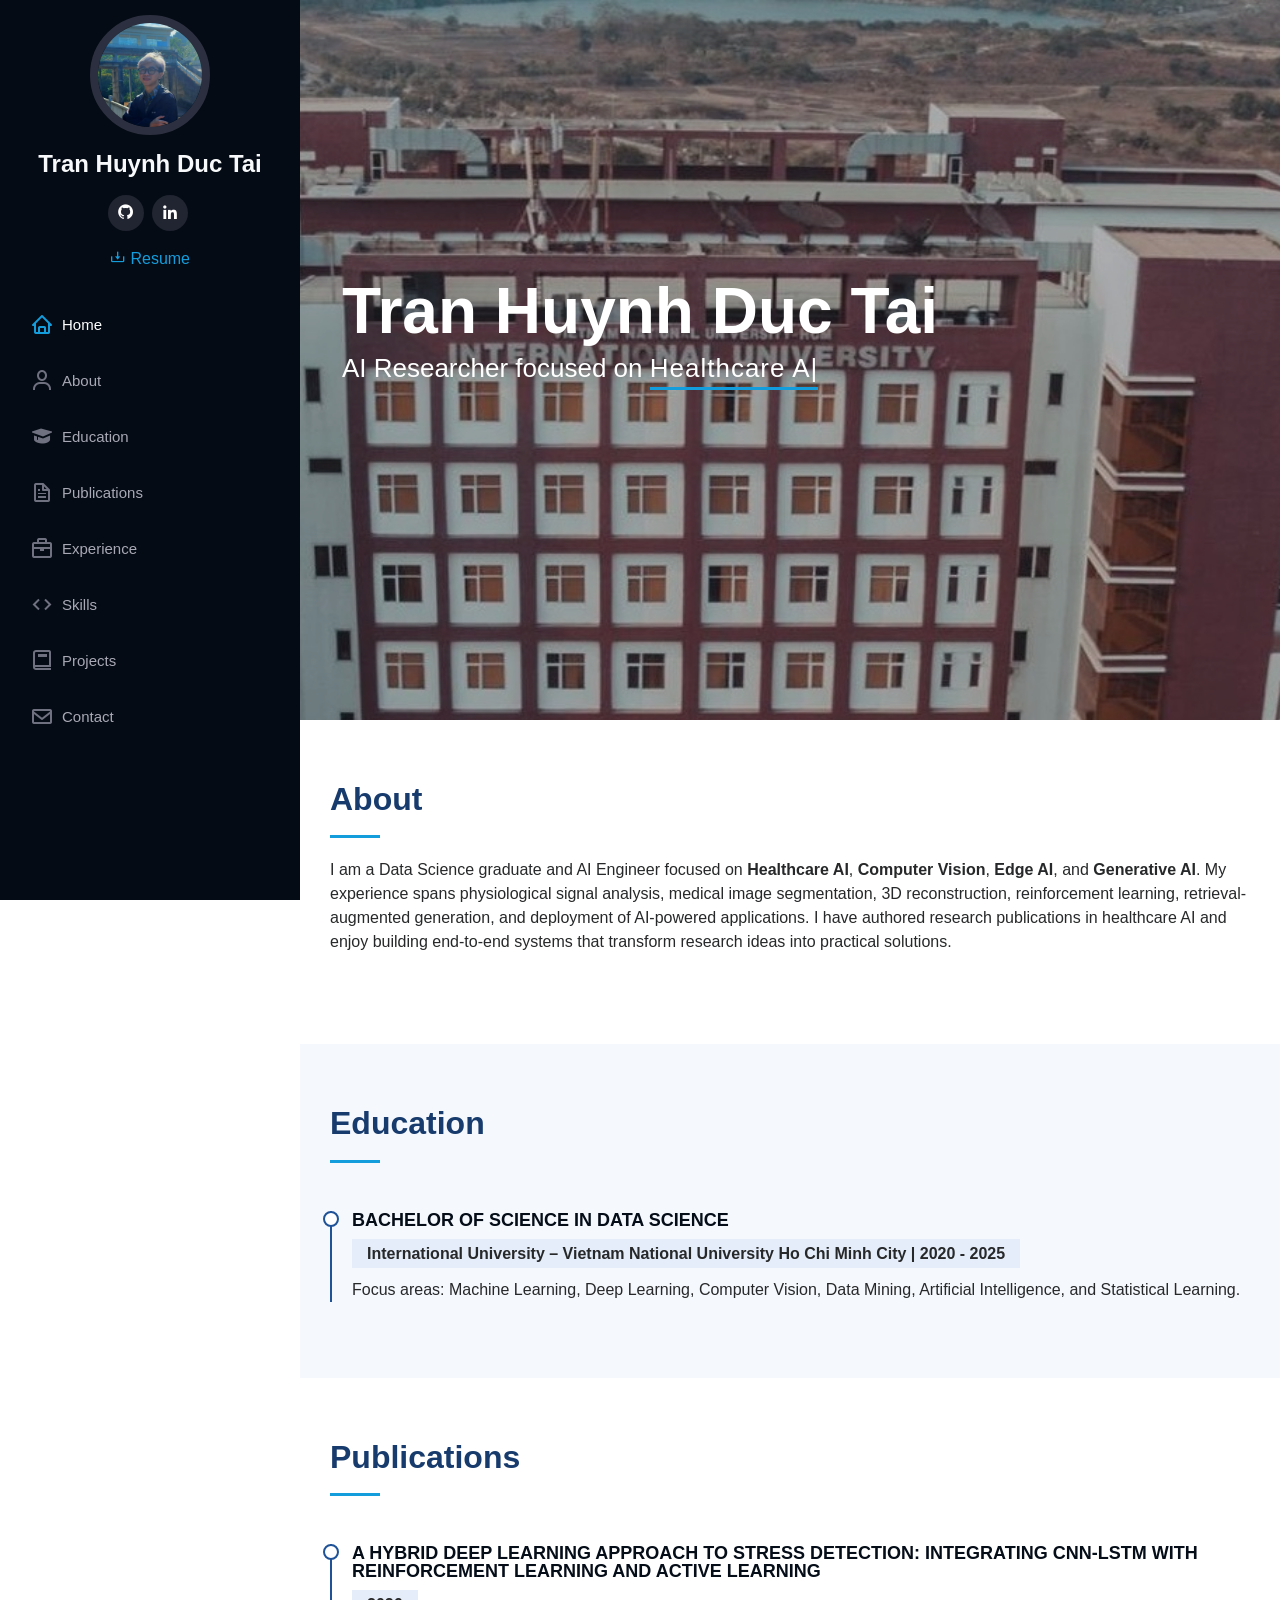
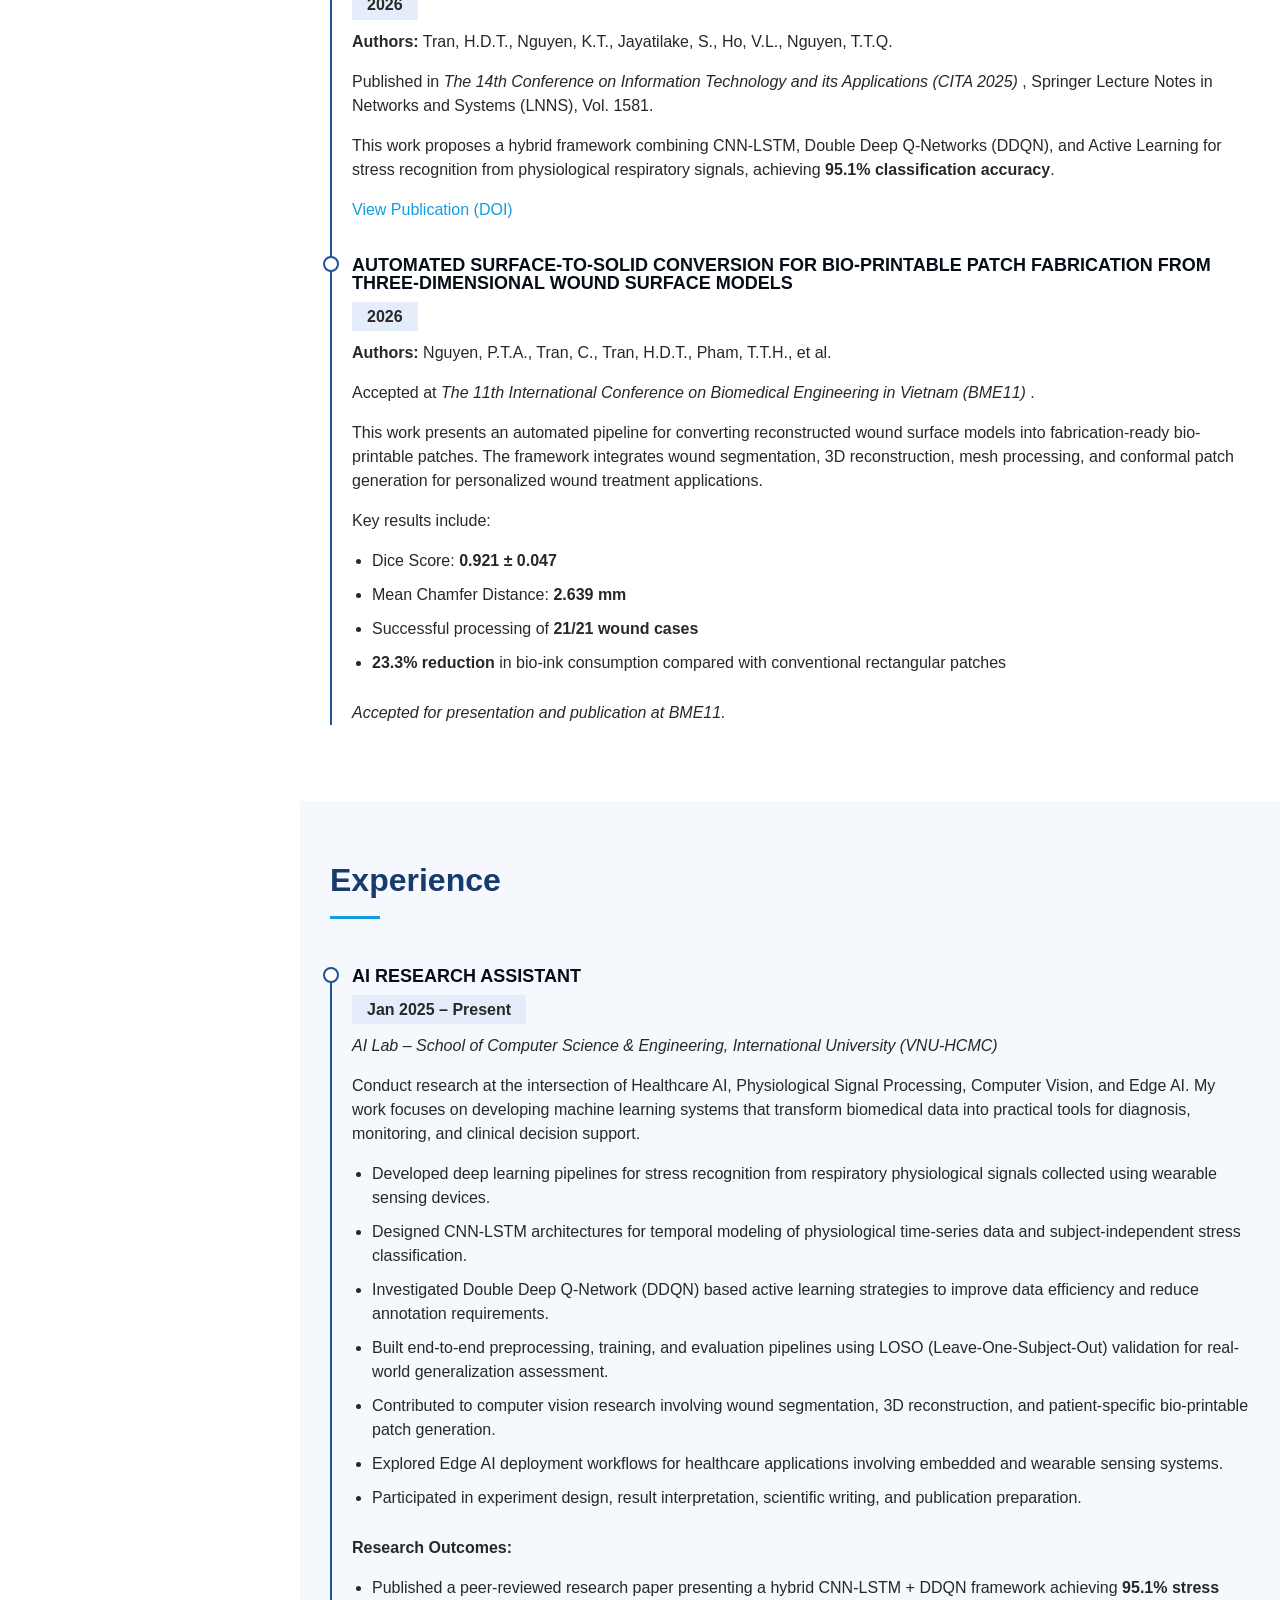
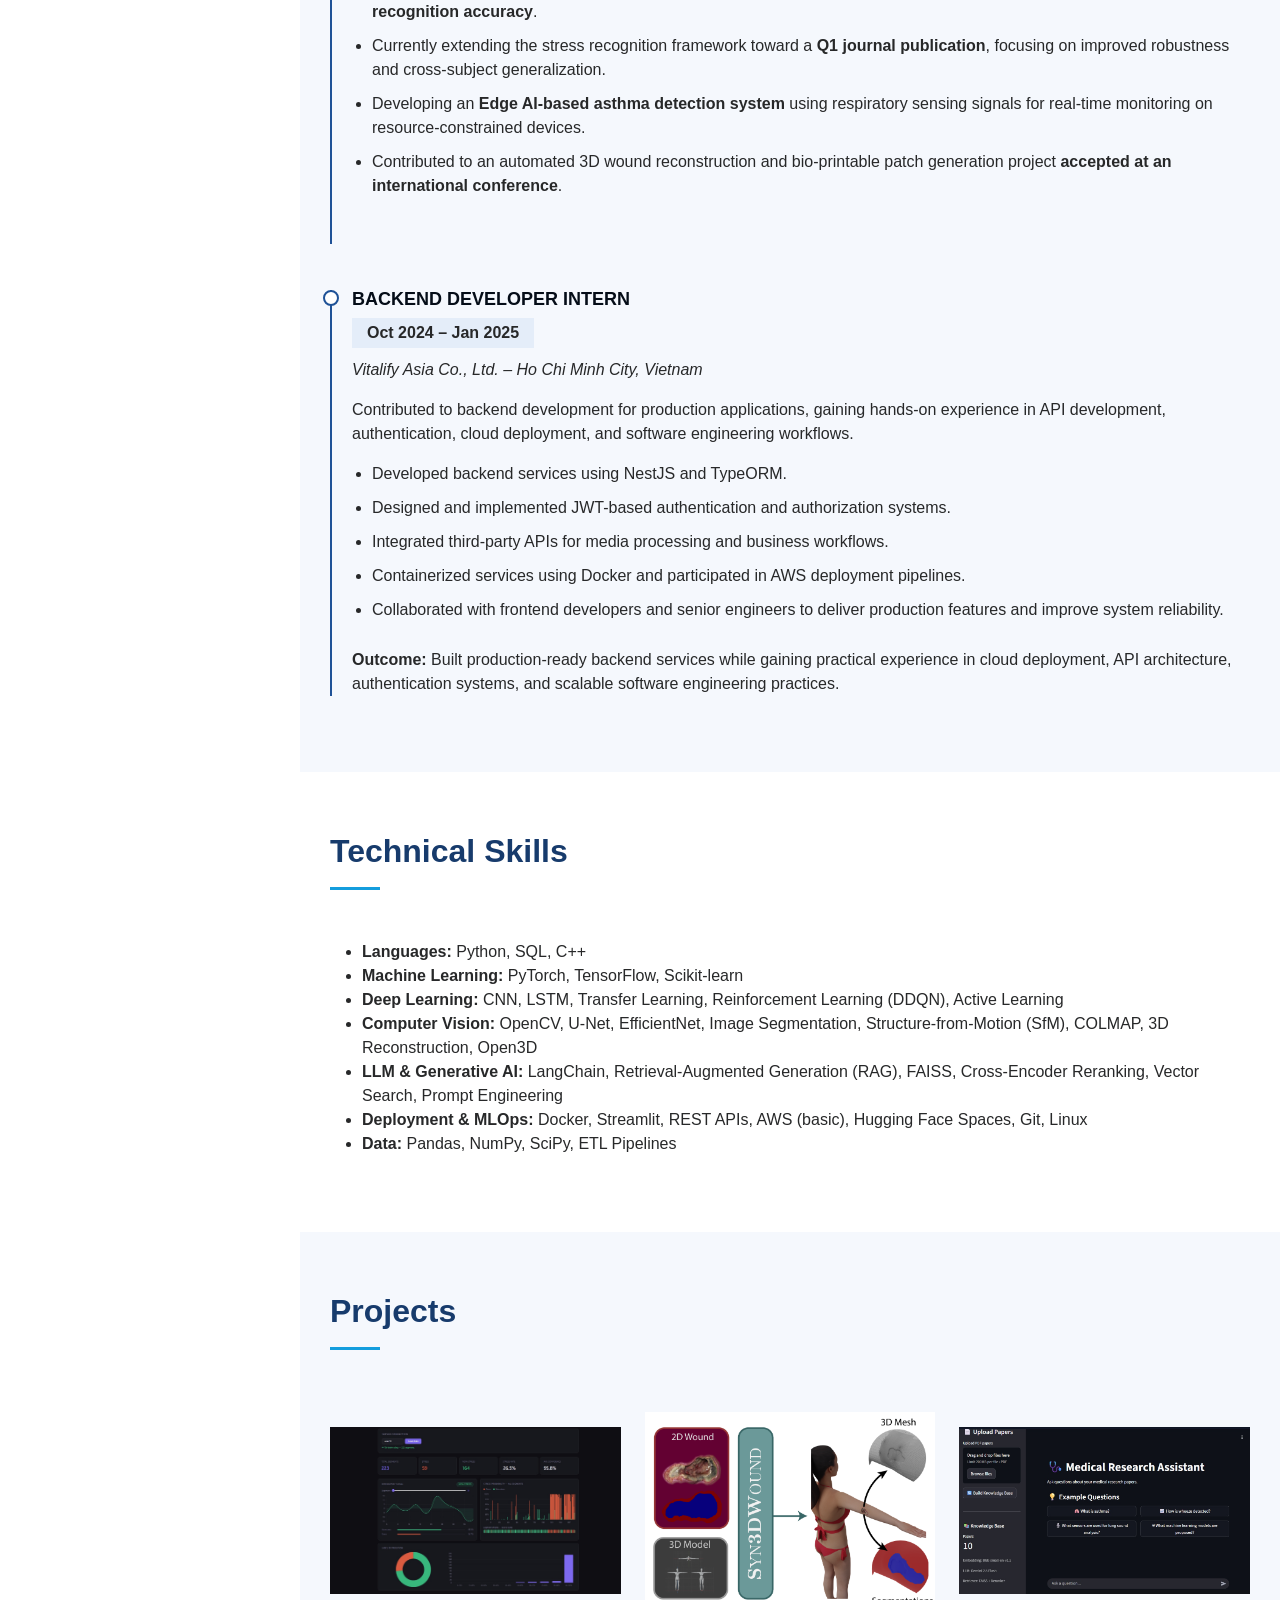
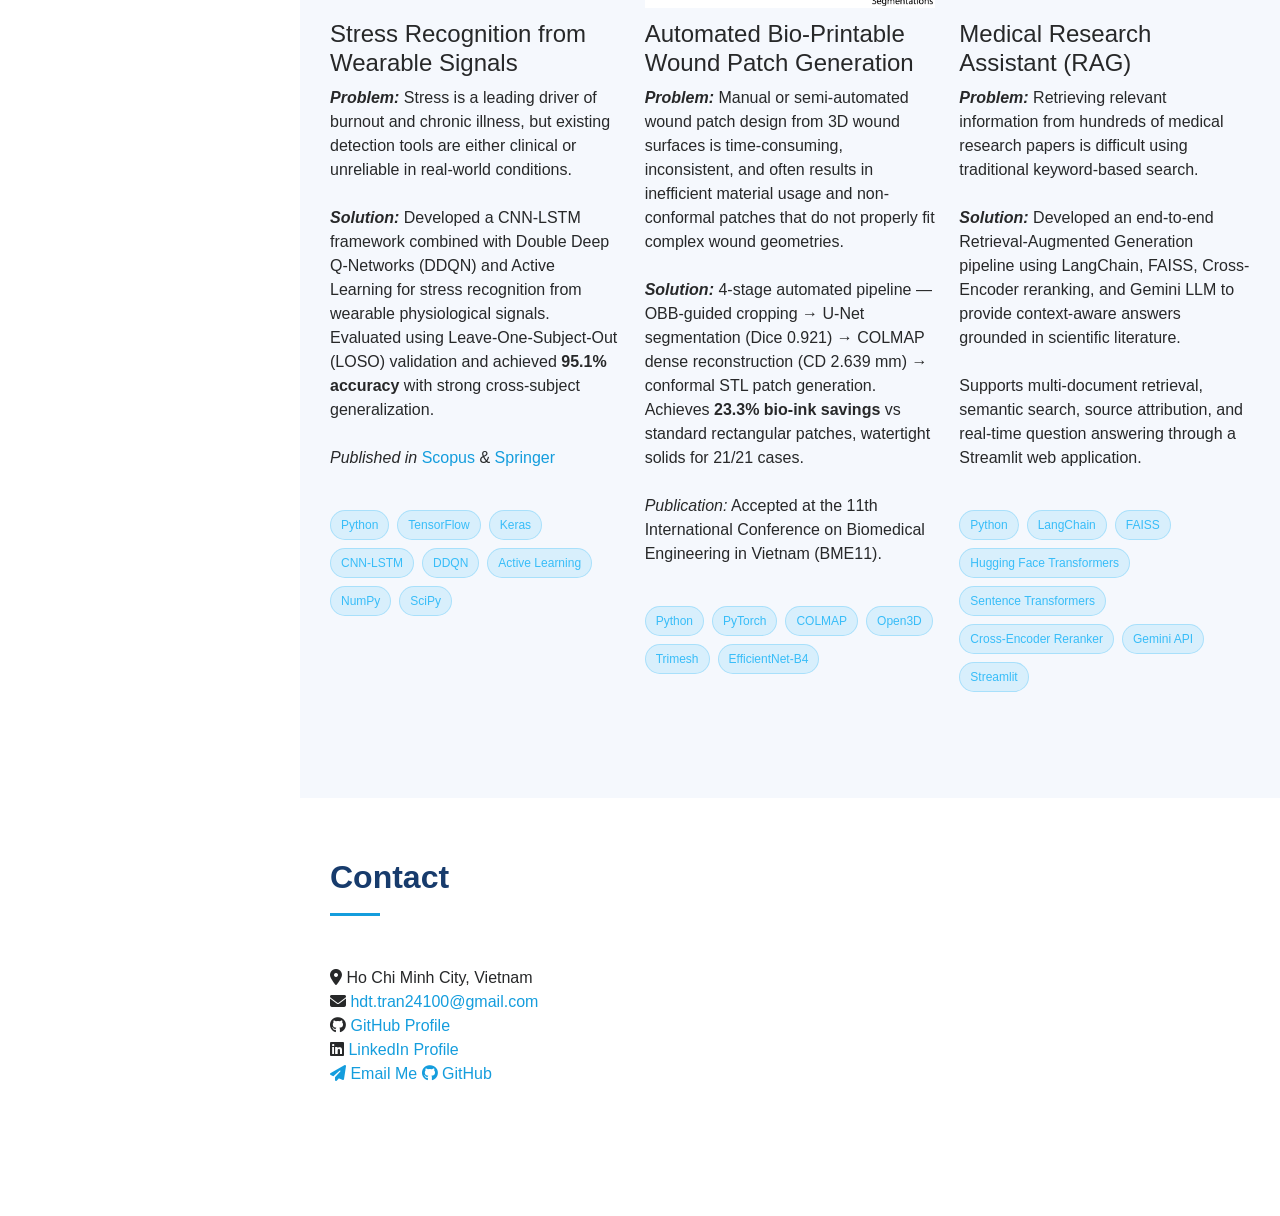
==== commit b1601ce9: "fix href project detail" ====
--- a/index.html
+++ b/index.html
@@ -399,7 +399,7 @@
         <div class="portfolio-wrap">
           <img src="assets/img/projects/project-1.jpg" class="img-fluid">
           <div class="portfolio-links">
-            <a href="project-details.html"><i class="bx bx-link"></i></a>
+            <a href="project-details.html#project-stress"><i class="bx bx-link"></i><span>Details</span></a>
           </div>
         </div>
         <div class="portfolio-info">
@@ -428,7 +428,7 @@
         <div class="portfolio-wrap">
           <img src="assets/img/projects/project-2.jpg" class="img-fluid">
           <div class="portfolio-links">
-            <a href="project-details.html"><i class="bx bx-link"></i></a>
+            <a href="project-details.html#project-wound"><i class="bx bx-link"></i><span>Details</span></a>
           </div>
         </div>
         <div class="portfolio-info">
@@ -456,7 +456,7 @@
         <div class="portfolio-wrap">
           <img src="assets/img/projects/project-3.jpg" class="img-fluid">
           <div class="portfolio-links">
-            <a href="project-details.html"><i class="bx bx-link"></i></a>
+            <a href="project-details.html#project-rag"><i class="bx bx-link"></i><span>Details</span></a>
           </div>
         </div>
 
--- a/assets/css/style.css
+++ b/assets/css/style.css
@@ -1306,4 +1306,146 @@
 .back-to-top:hover {
   background: #0ea5e9;
   transform: translateY(-2px);
-}+}
+
+    /* ===== Timeline sidebar nav ===== */
+    #project-timeline {
+      margin-top: 30px;
+    }
+
+    .timeline-list {
+      list-style: none;
+      margin: 0;
+      padding: 0;
+      position: relative;
+    }
+
+    /* Vertical line */
+    .timeline-list::before {
+      content: '';
+      position: absolute;
+      left: 6px;
+      top: 8px;
+      bottom: 8px;
+      width: 3px;
+      background:linear-gradient(
+      to bottom,
+      #63b3ed,
+      rgba(99,179,237,.1)
+    );
+    }
+
+    .timeline-list li{
+      position:relative;
+      margin-bottom:24px;
+      padding-left:28px;
+    }
+    .timeline-list li::before{
+      content:'';
+      position:absolute;
+
+      left:2px;
+      top:3px;
+
+      width:10px;
+      height:10px;
+
+      border-radius:50%;
+      background:#63b3ed;
+
+      transition:all .3s ease;
+
+      box-shadow:
+        0 0 8px rgba(45,201,151,.5);
+    }
+    .timeline-list li:has(.timeline-link.active)::before{
+      width:16px;
+      height:16px;
+
+      left:-1px;
+      top:0;
+
+      background:#63b3ed;
+
+      box-shadow:
+        0 0 0 4px rgba(99,179,237,.2),
+        0 0 14px rgba(99,179,237,.6);
+    }
+
+    .timeline-link{
+      position:relative;
+      display:flex;
+      align-items:center;
+      min-height:60px;
+      min-width:220px;
+      background:#1f242d;
+      border-radius:12px;
+      padding:14px 16px;
+      margin-bottom:12px;
+      text-decoration:none;
+    }
+    .timeline-link.active .timeline-title{
+      font-weight:600;
+      color:#63b3ed;
+    }
+
+    .timeline-date{
+      display:block;
+      margin-bottom:8px;
+
+      font-size:12px;
+      font-weight:700;
+      letter-spacing:.5px;
+      color:#8b95a7;
+    }
+
+    .timeline-title{
+      font-size:15px;
+      line-height:1.3;
+      color:#fff;
+    }
+
+    .timeline-link:hover{
+      transform:translateX(6px);
+    }
+
+    /* Active state */
+    .timeline-link.active{
+      background:#283241;
+      box-shadow:
+        inset 4px 0 0 #63b3ed,
+        0 4px 20px rgba(45,201,151,.15);
+      transform:translateX(6px);
+    }
+    
+
+    /* Back to home button reuse download-cv-btn style */
+    .back-home-btn {
+      display: inline-flex;
+      align-items: center;
+      gap: 6px;
+    }
+
+    /* Highlight card currently in viewport */
+    .project-block-wrap.in-view .card,
+    .mb-5.in-view .card {
+      box-shadow: 0 0 0 1px rgba(45, 201, 151, 0.25), 0 10px 30px rgba(0, 0, 0, 0.15);
+      transition: box-shadow 0.4s ease;
+    }
+
+    .mb-5 .card {
+      transition: box-shadow 0.4s ease;
+    }
+
+    /* Section spacing / divider */
+    .project-divider {
+      border: none;
+      border-top: 1px dashed rgba(255, 255, 255, 0.1);
+      margin: 50px 0;
+    }
+
+    @media (max-width: 1199px) {
+      .timeline-title {
+        font-size: 13px;
+      }
+    }
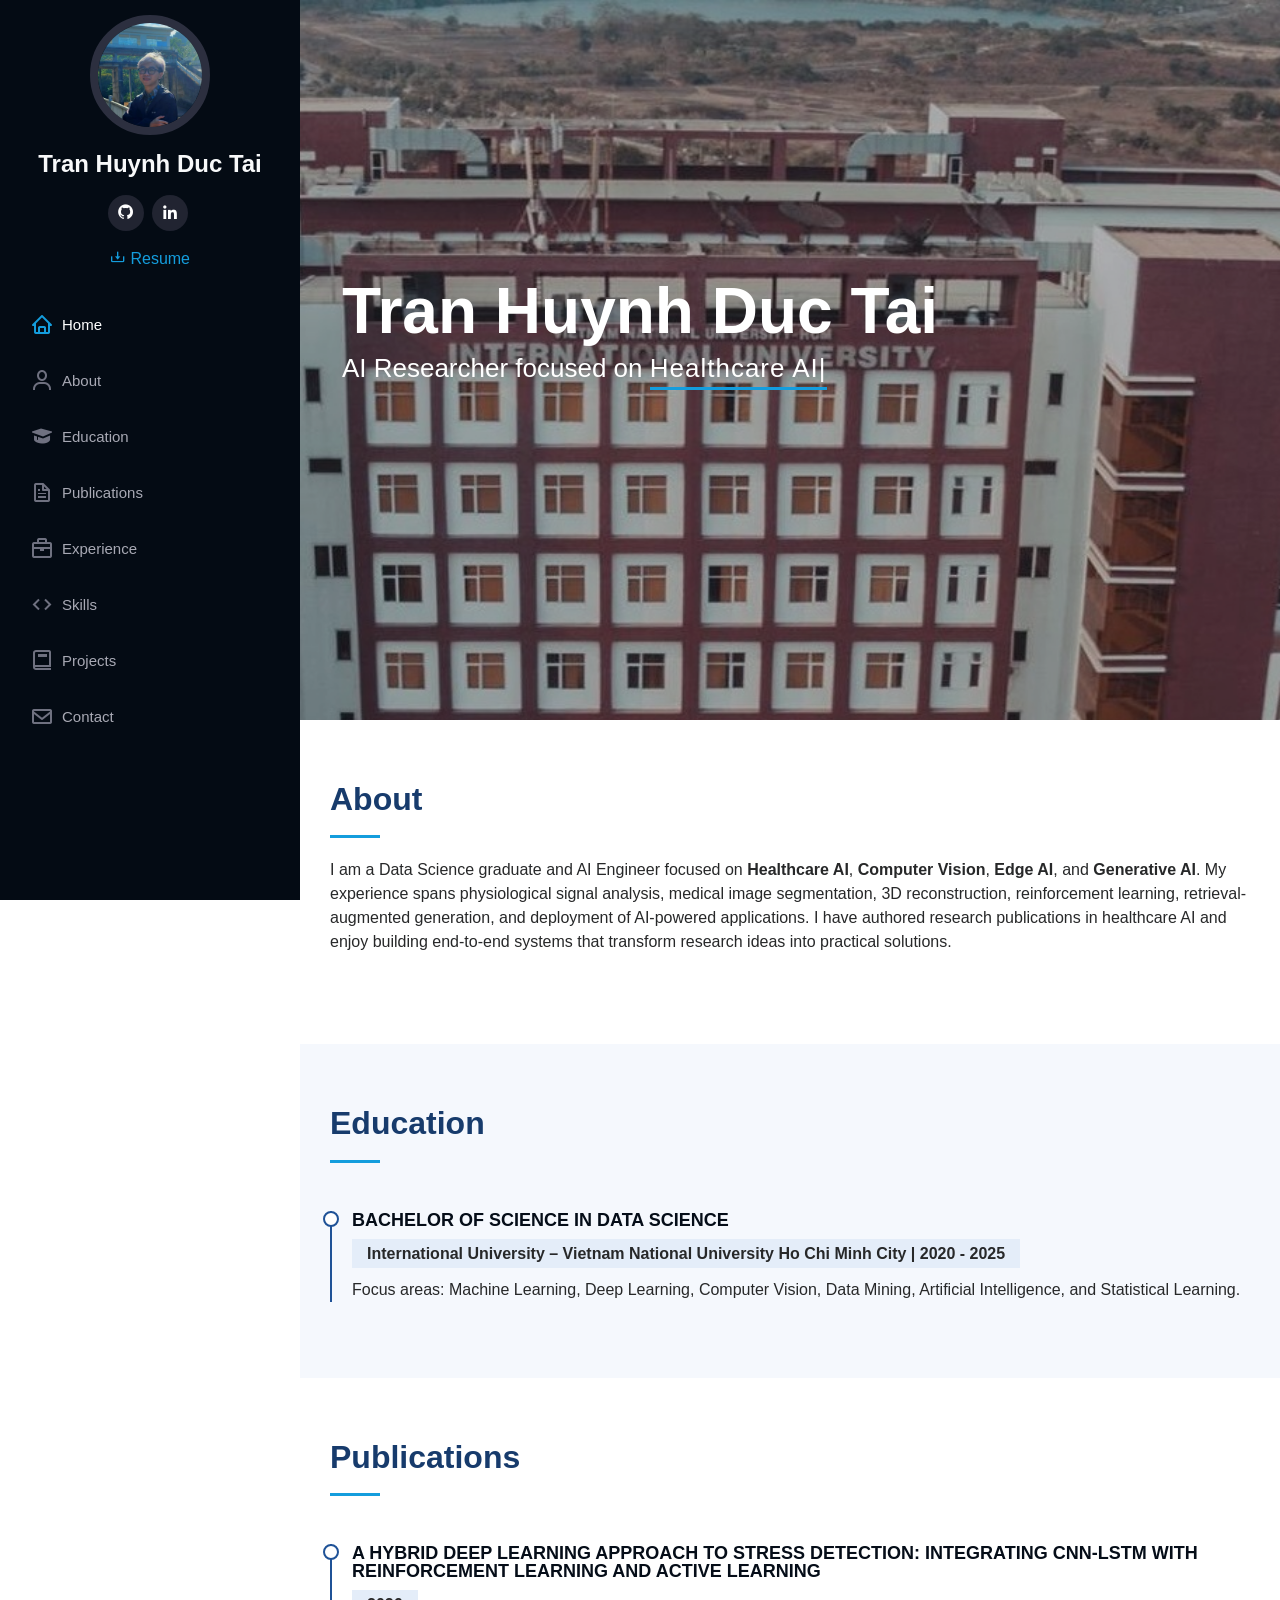
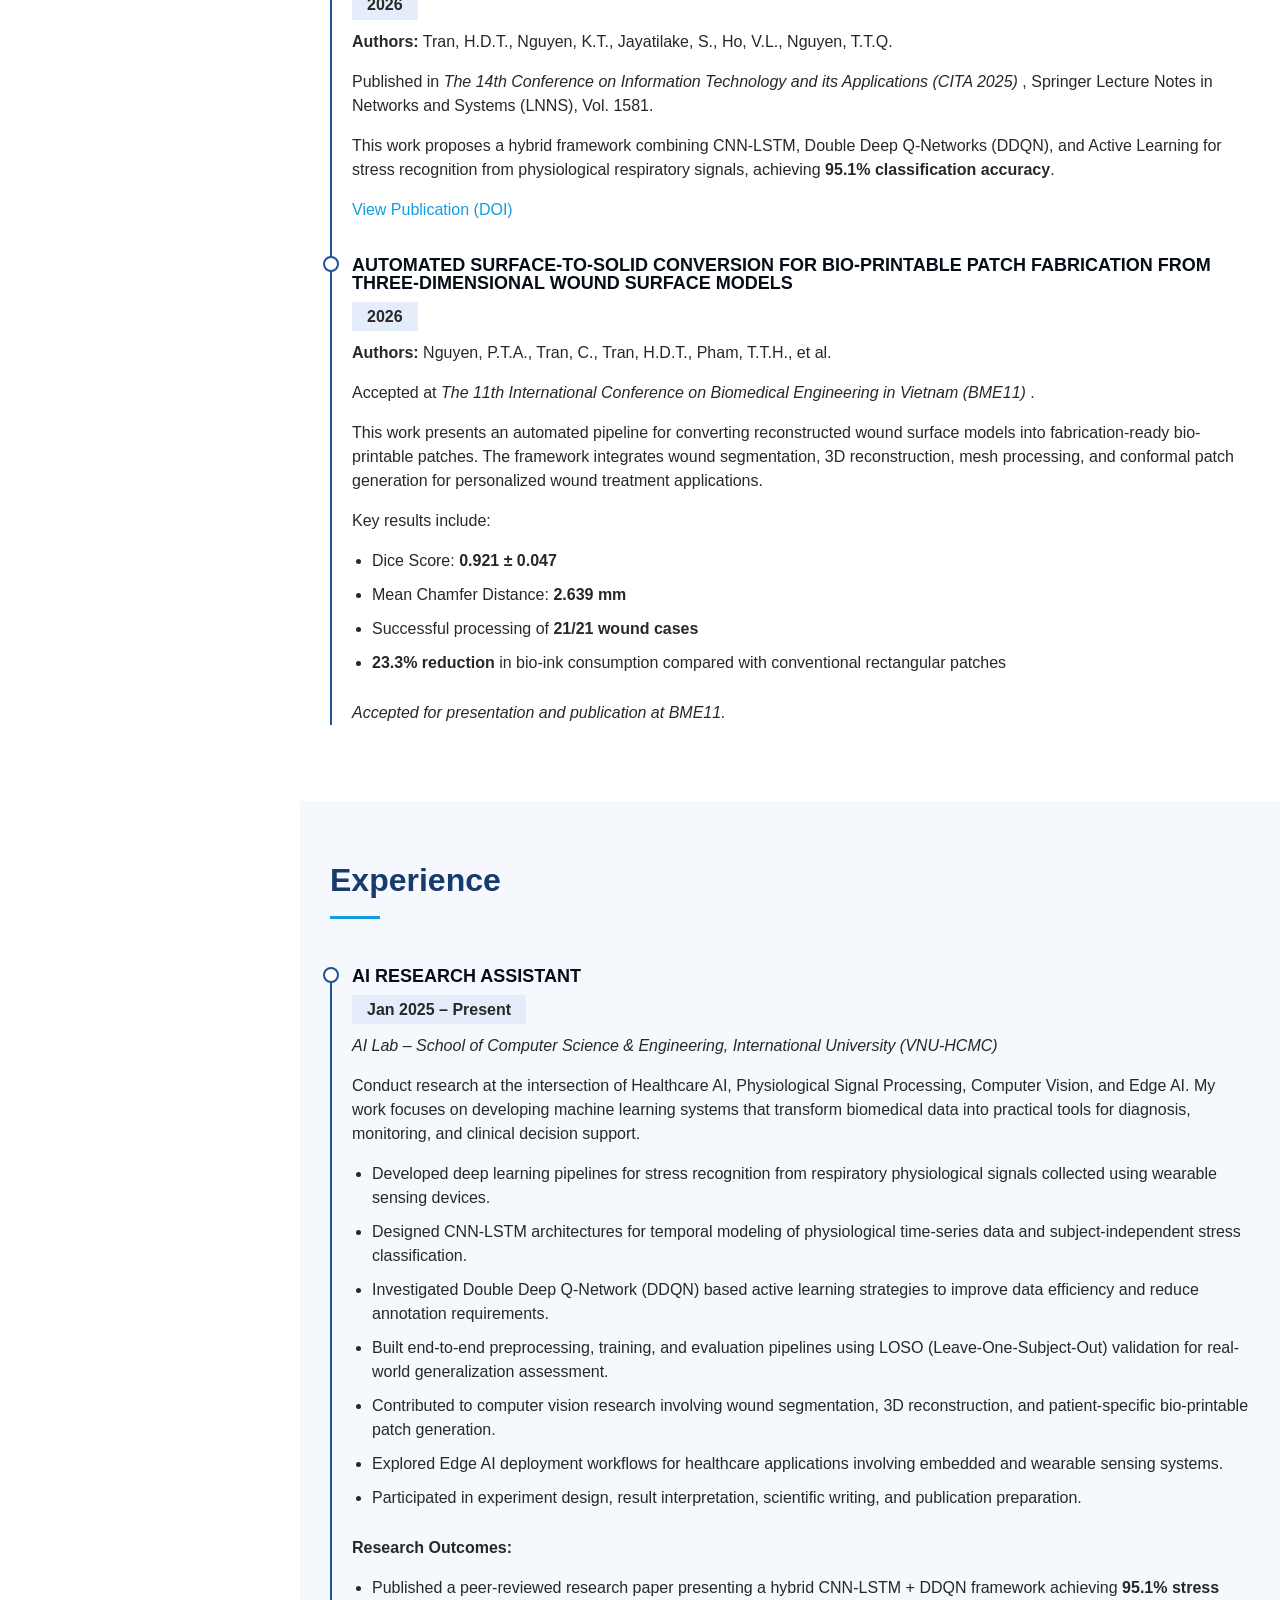
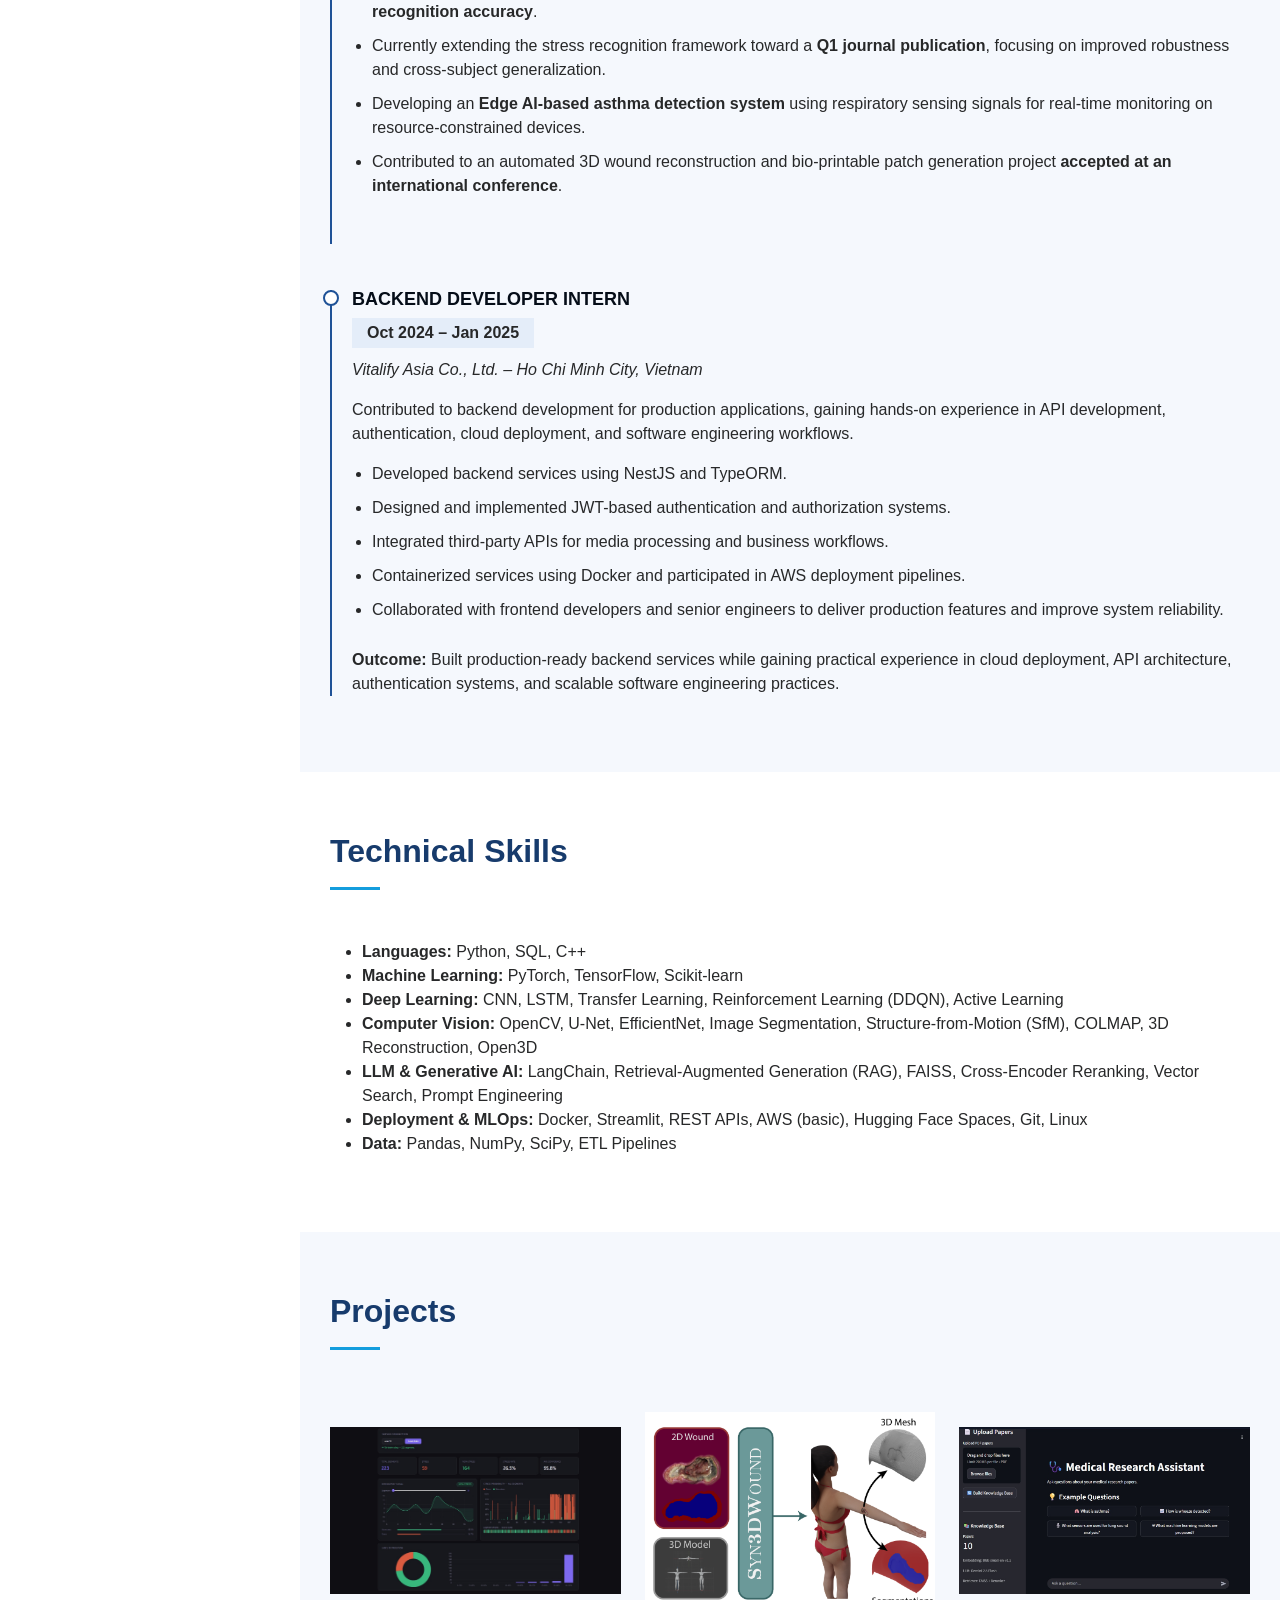
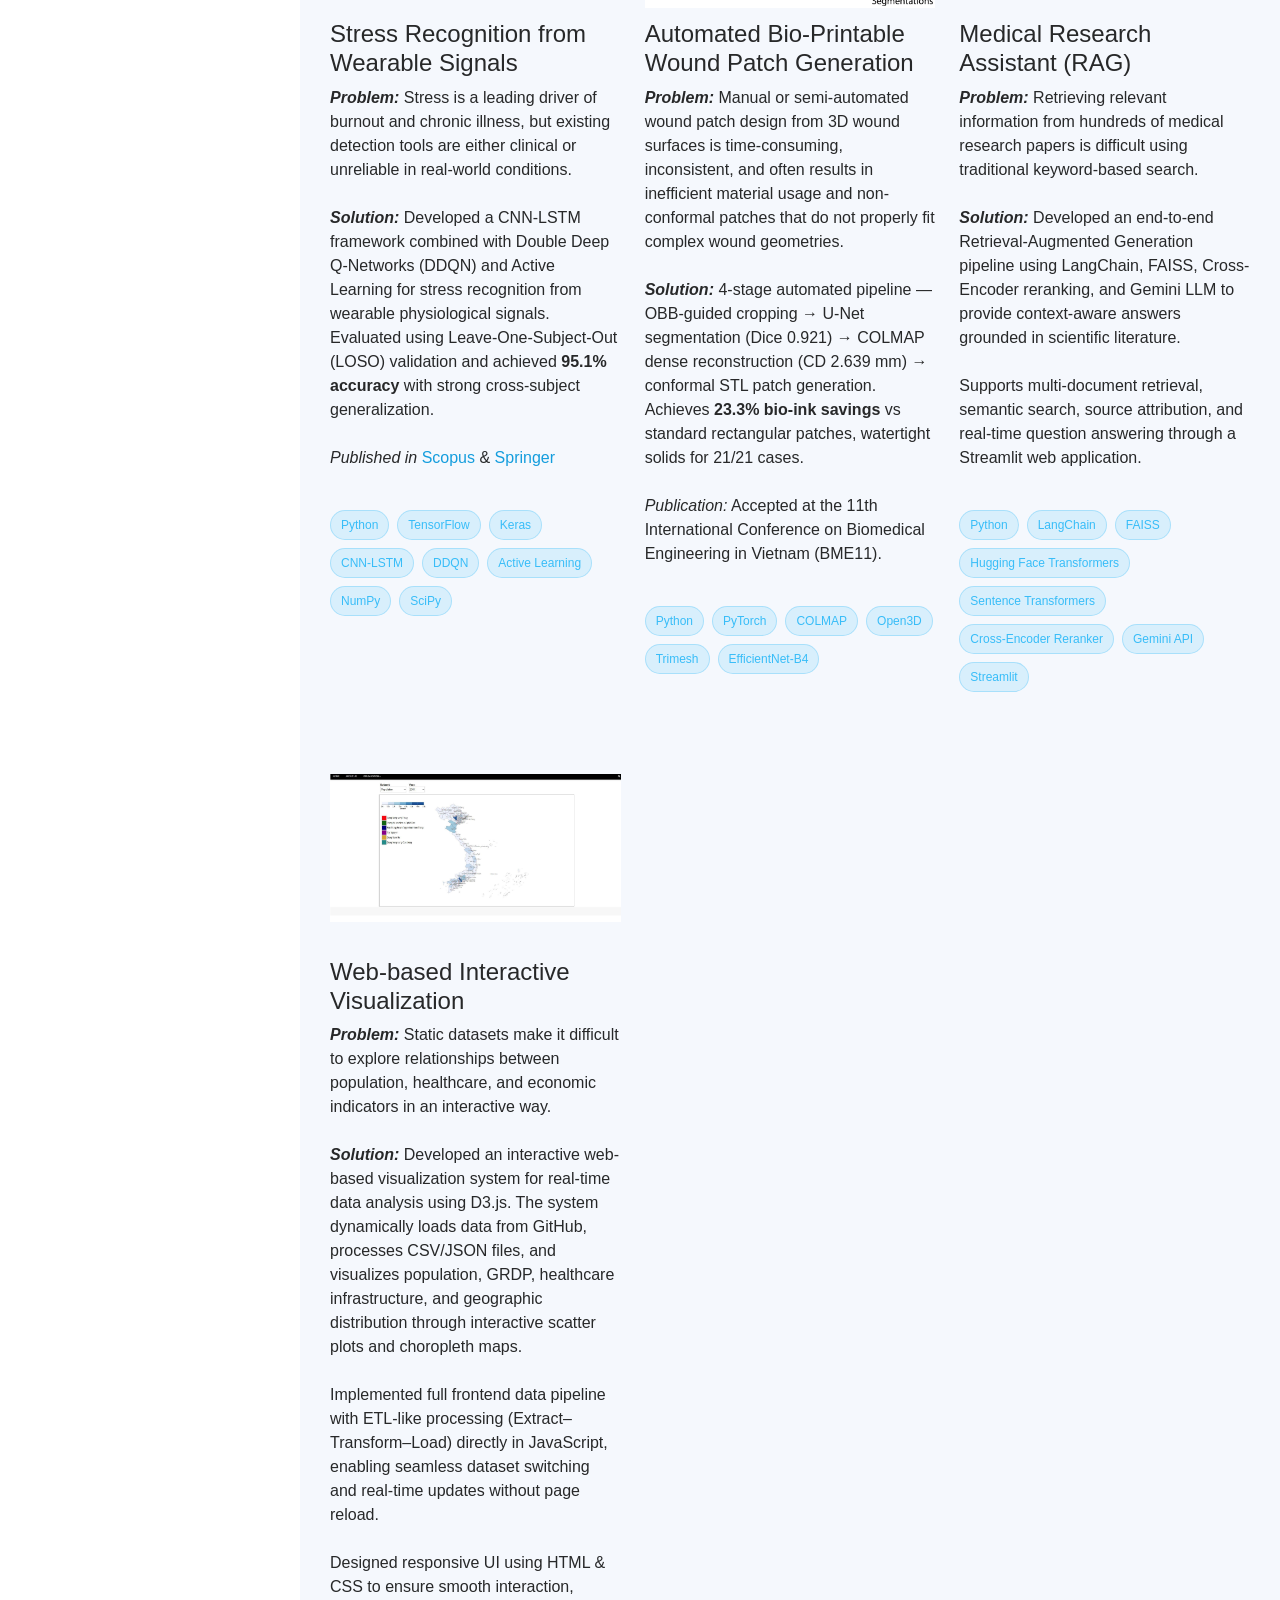
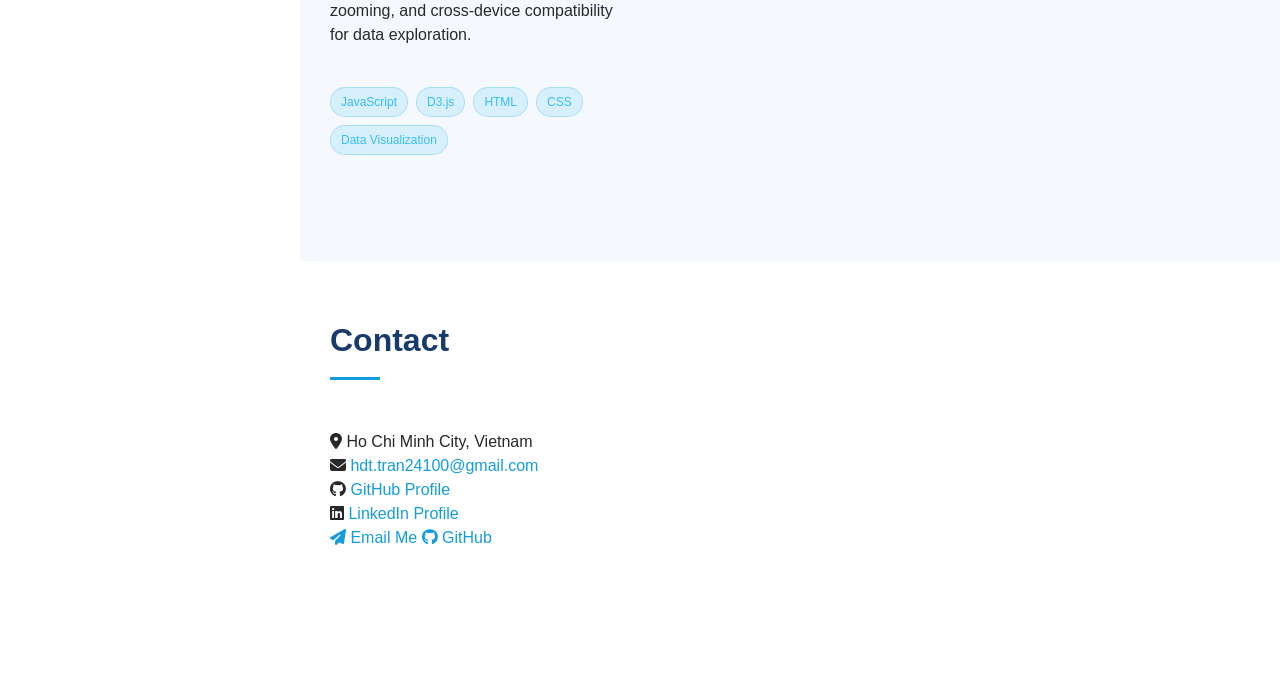
==== commit 385fc22b: "add project 4" ====
--- a/index.html
+++ b/index.html
@@ -484,6 +484,39 @@
 
         </div>
       </div>
+      <!-- PROJECT 4 -->
+    <div class="col-lg-4 col-md-6 portfolio-item">
+      <div class="portfolio-wrap">
+        <img src="assets/img/projects/project-4.jpg" class="img-fluid">
+        <div class="portfolio-links">
+          <a href="project-details.html#project-visualization">
+            <i class="bx bx-link"></i><span>Details</span>
+          </a>
+        </div>
+      </div>
+
+      <div class="portfolio-info">
+        <h4>Web-based Interactive Visualization</h4>
+
+        <p>
+          <em><strong>Problem:</strong></em> Static datasets make it difficult to explore relationships between population, healthcare, and economic indicators in an interactive way.<br><br>
+
+          <em><strong>Solution:</strong></em> Developed an interactive web-based visualization system for real-time data analysis using D3.js. The system dynamically loads data from GitHub, processes CSV/JSON files, and visualizes population, GRDP, healthcare infrastructure, and geographic distribution through interactive scatter plots and choropleth maps.<br><br>
+
+          Implemented full frontend data pipeline with ETL-like processing (Extract–Transform–Load) directly in JavaScript, enabling seamless dataset switching and real-time updates without page reload.<br><br>
+
+          Designed responsive UI using HTML & CSS to ensure smooth interaction, zooming, and cross-device compatibility for data exploration.<br><br>
+
+          <div class="tech-tags">
+            <span>JavaScript</span>
+            <span>D3.js</span>
+            <span>HTML</span>
+            <span>CSS</span>
+            <span>Data Visualization</span>
+          </div>
+        </p>
+      </div>
+    </div>
 
     </div>
 
--- a/assets/css/style.css
+++ b/assets/css/style.css
@@ -1277,7 +1277,64 @@
       0%, 100% { transform: scale(1); opacity: 1; }
       50%       { transform: scale(1.5); opacity: 0.6; }
     }
-
+/* ===== PROJECT 4 LIGHT THEME ===== */
+
+.demo-modal-light {
+  background: #ffffff;
+  border: 1px solid #dbe2ea;
+  box-shadow: 0 12px 40px rgba(0,0,0,0.12);
+}
+
+.demo-modal-light .demo-modal-header {
+  background: linear-gradient(135deg,#f8fafc,#eef2f7);
+  border-bottom: 1px solid #e2e8f0;
+}
+
+.demo-modal-light .demo-modal-header h5 {
+  color: #1a202c;
+}
+
+.demo-modal-light .accuracy-chip {
+  color: #2563eb;
+  background: #eff6ff;
+  border: 1px solid #bfdbfe;
+}
+
+.demo-modal-light .demo-close-btn {
+  background: #ffffff;
+  color: #475569;
+  border: 1px solid #cbd5e1;
+}
+
+.demo-modal-light .demo-close-btn:hover {
+  background: #fee2e2;
+  color: #dc2626;
+}
+
+.demo-modal-light .demo-iframe-loader {
+  background: #f8fafc;
+}
+
+.demo-modal-light .loader-text {
+  color: #64748b;
+}
+
+.demo-modal-light .demo-modal-footer {
+  background: #f8fafc;
+  border-top: 1px solid #e2e8f0;
+}
+
+.demo-modal-light .footer-note {
+  color: #64748b;
+}
+
+.demo-modal-light .open-hf-btn {
+  color: #2563eb;
+}
+
+.demo-modal-light .open-hf-btn:hover {
+  color: #1d4ed8;
+}
 .back-to-top {
   position: fixed;
   right: 20px;
